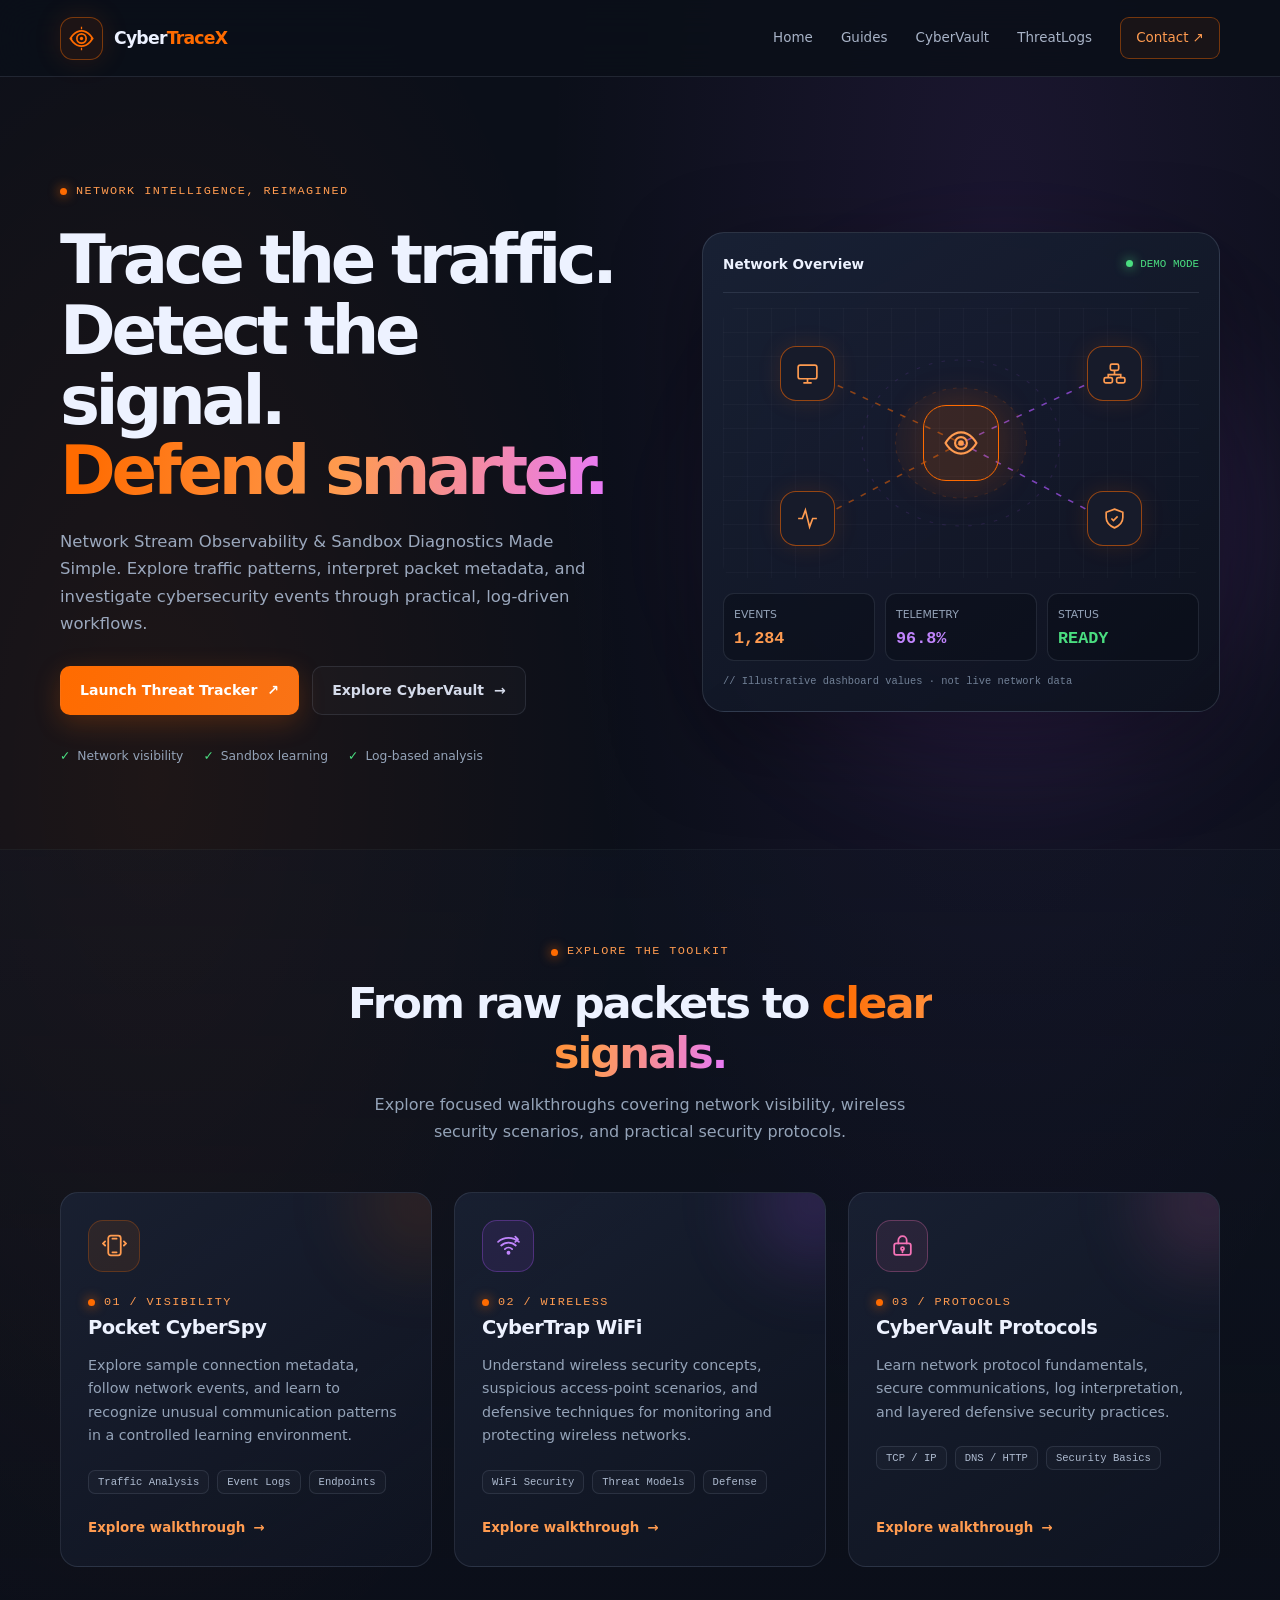
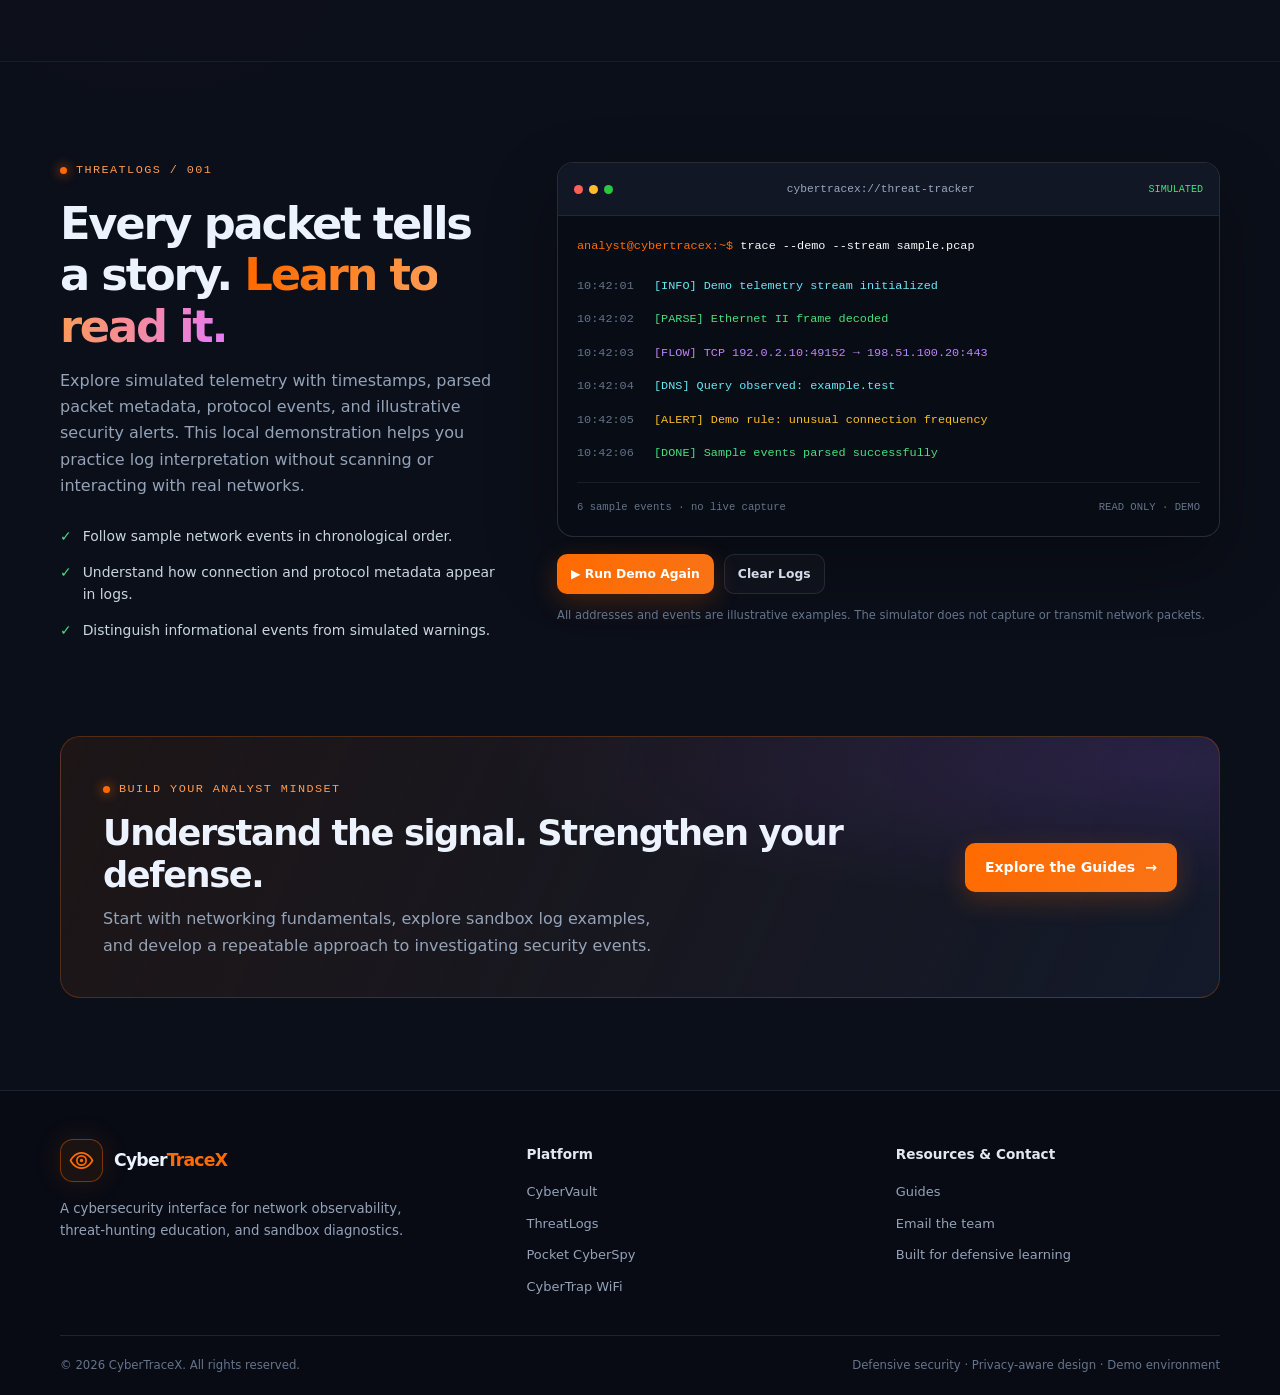
==== index.html @ 655ebe77 "Add files via upload" ====
<!DOCTYPE html>
<html lang="en">
<head>
  <meta charset="UTF-8">
  <meta name="viewport" content="width=device-width, initial-scale=1.0">
  <meta name="theme-color" content="#0b0f19">
  <meta name="color-scheme" content="dark">
  <meta name="description" content="CyberTraceX simplifies network monitoring, threat hunting, packet analysis, and TryHackMe sandbox log investigations.">
  <meta name="robots" content="index, follow">
  <meta name="author" content="CyberTraceX">
  <meta property="og:title" content="CyberTraceX | Network Threat Intelligence">
  <meta property="og:description" content="Monitor network signals, explore cybersecurity walkthroughs, and investigate simulated sandbox telemetry with CyberTraceX.">
  <meta property="og:type" content="website">
  <title>CyberTraceX | Network Threat Intelligence</title>

  <style>
    :root {
      --bg: #0b0f19;
      --bg-soft: #0d1117;
      --surface: rgba(20, 27, 43, 0.78);
      --surface-solid: #141b2b;
      --border: rgba(148, 163, 184, 0.16);
      --text: #edf2ff;
      --muted: #94a3b8;
      --orange: #ff6b00;
      --orange-light: #ff9b50;
      --purple: #a855f7;
      --pink: #f472b6;
      --cyan: #67e8f9;
      --green: #4ade80;
      --yellow: #fbbf24;
      --sans: Inter, ui-sans-serif, system-ui, -apple-system,
              BlinkMacSystemFont, "Segoe UI", sans-serif;
      --mono: "JetBrains Mono", "Fira Code", Consolas, monospace;
      --radius: 18px;
      --container: 1160px;
    }

    *,
    *::before,
    *::after {
      box-sizing: border-box;
    }

    html {
      scroll-behavior: smooth;
      scroll-padding-top: 90px;
    }

    body {
      min-width: 320px;
      margin: 0;
      color: var(--text);
      background:
        radial-gradient(ellipse at 78% 8%, rgba(168, 85, 247, 0.10), transparent 32%),
        radial-gradient(ellipse at 12% 26%, rgba(255, 107, 0, 0.08), transparent 30%),
        var(--bg);
      font-family: var(--sans);
      line-height: 1.65;
      -webkit-font-smoothing: antialiased;
    }

    a {
      color: inherit;
      text-decoration: none;
    }

    button {
      font: inherit;
    }

    button:focus-visible,
    a:focus-visible {
      outline: 2px solid var(--orange-light);
      outline-offset: 4px;
    }

    button:disabled {
      cursor: not-allowed;
      opacity: 0.6;
    }

    ::selection {
      color: white;
      background: rgba(255, 107, 0, 0.3);
    }

    .container {
      width: min(var(--container), calc(100% - 48px));
      margin-inline: auto;
    }

    .mono {
      font-family: var(--mono);
    }

    .muted {
      color: var(--muted);
    }

    .eyebrow {
      display: inline-flex;
      align-items: center;
      gap: 9px;
      color: var(--orange-light);
      font: 500 0.74rem/1.5 var(--mono);
      letter-spacing: 0.12em;
      text-transform: uppercase;
    }

    .eyebrow::before {
      width: 7px;
      height: 7px;
      flex: 0 0 7px;
      border-radius: 50%;
      background: var(--orange);
      box-shadow: 0 0 12px var(--orange);
      content: "";
    }

    /* Header and navigation */

    .site-header {
      position: sticky;
      z-index: 100;
      top: 0;
      border-bottom: 1px solid var(--border);
      background: rgba(11, 15, 25, 0.88);
      backdrop-filter: blur(20px);
      -webkit-backdrop-filter: blur(20px);
    }

    .navbar {
      display: flex;
      min-height: 76px;
      align-items: center;
      justify-content: space-between;
      gap: 24px;
    }

    .brand {
      display: inline-flex;
      align-items: center;
      gap: 11px;
      flex-shrink: 0;
    }

    .brand-icon {
      display: grid;
      width: 43px;
      height: 43px;
      place-items: center;
      border: 1px solid rgba(255, 107, 0, 0.42);
      border-radius: 13px;
      background: rgba(255, 107, 0, 0.08);
      color: var(--orange);
      box-shadow: 0 0 28px rgba(255, 107, 0, 0.13);
    }

    .brand-icon svg {
      width: 27px;
      height: 27px;
    }

    .brand-name {
      font-size: 1.08rem;
      font-weight: 850;
      letter-spacing: -0.045em;
    }

    .brand-name span {
      color: var(--orange);
    }

    .nav-links {
      display: flex;
      align-items: center;
      gap: clamp(14px, 2.2vw, 29px);
    }

    .nav-links a {
      color: #a8b3c7;
      font-size: 0.84rem;
      transition: color 180ms ease;
    }

    .nav-links a:hover {
      color: white;
    }

    .nav-links .nav-cta {
      padding: 9px 15px;
      border: 1px solid rgba(255, 107, 0, 0.4);
      border-radius: 9px;
      color: var(--orange-light);
      background: rgba(255, 107, 0, 0.06);
    }

    .nav-links .nav-cta:hover {
      color: white;
      background: rgba(255, 107, 0, 0.15);
    }

    .menu-toggle {
      display: none;
      width: 42px;
      height: 42px;
      place-items: center;
      border: 1px solid var(--border);
      border-radius: 10px;
      color: white;
      background: var(--surface-solid);
      cursor: pointer;
    }

    /* Hero */

    #hero {
      position: relative;
      overflow: hidden;
      padding: 100px 0 82px;
    }

    .hero-grid {
      display: grid;
      grid-template-columns: 1.06fr 0.94fr;
      align-items: center;
      gap: 58px;
    }

    .hero-copy h1 {
      max-width: 700px;
      margin: 22px 0;
      font-size: clamp(2.7rem, 5.25vw, 4.65rem);
      line-height: 1.045;
      letter-spacing: -0.065em;
    }

    .gradient-text {
      color: var(--orange);
      background: linear-gradient(
        100deg,
        #ff6b00 5%,
        #ff9b50 52%,
        #e879f9 100%
      );
      -webkit-background-clip: text;
      background-clip: text;
      -webkit-text-fill-color: transparent;
    }

    .hero-description {
      max-width: 550px;
      margin: 0;
      color: #9ba8bd;
      font-size: 1.03rem;
    }

    .hero-actions {
      display: flex;
      flex-wrap: wrap;
      gap: 13px;
      margin-top: 29px;
    }

    .btn {
      display: inline-flex;
      min-height: 48px;
      align-items: center;
      justify-content: center;
      gap: 10px;
      padding: 12px 19px;
      border: 1px solid transparent;
      border-radius: 10px;
      font-size: 0.88rem;
      font-weight: 700;
      cursor: pointer;
      transition: transform 180ms ease, box-shadow 180ms ease,
                  background 180ms ease;
    }

    .btn:hover {
      transform: translateY(-2px);
    }

    .btn-primary {
      color: #fff;
      background: linear-gradient(110deg, #ff6b00, #f97316);
      box-shadow: 0 8px 27px rgba(255, 107, 0, 0.22);
    }

    .btn-primary:hover {
      box-shadow: 0 10px 34px rgba(255, 107, 0, 0.35);
    }

    .btn-secondary {
      border-color: var(--border);
      color: #d5dbea;
      background: rgba(255, 255, 255, 0.025);
    }

    .btn-secondary:hover {
      background: rgba(255, 255, 255, 0.07);
    }

    .hero-trust {
      display: flex;
      flex-wrap: wrap;
      gap: 12px 20px;
      margin-top: 31px;
      color: var(--muted);
      font-size: 0.77rem;
    }

    .hero-trust span {
      display: inline-flex;
      align-items: center;
      gap: 7px;
    }

    .check {
      color: var(--green);
    }

    /* Cyber-eye network dashboard */

    .visual-panel {
      position: relative;
      min-width: 0;
      padding: 20px;
      border: 1px solid rgba(148, 163, 184, 0.2);
      border-radius: 22px;
      background: linear-gradient(
        145deg,
        rgba(25, 34, 54, 0.92),
        rgba(13, 17, 29, 0.96)
      );
      box-shadow: 0 28px 90px rgba(0, 0, 0, 0.35);
    }

    .visual-panel::before {
      position: absolute;
      z-index: -1;
      inset: 15% -8% -10% 10%;
      border-radius: 50%;
      background: rgba(168, 85, 247, 0.13);
      filter: blur(65px);
      content: "";
    }

    .panel-top {
      display: flex;
      align-items: center;
      justify-content: space-between;
      gap: 12px;
      padding-bottom: 17px;
      border-bottom: 1px solid var(--border);
    }

    .panel-top strong {
      font-size: 0.85rem;
    }

    .live-indicator {
      display: inline-flex;
      align-items: center;
      gap: 7px;
      color: var(--green);
      font: 0.68rem var(--mono);
    }

    .live-indicator::before {
      width: 7px;
      height: 7px;
      border-radius: 50%;
      background: var(--green);
      box-shadow: 0 0 12px var(--green);
      content: "";
    }

    .network-map {
      position: relative;
      display: grid;
      min-height: 270px;
      place-items: center;
      overflow: hidden;
      margin: 15px 0;
      border-radius: 14px;
      background-image:
        linear-gradient(rgba(148, 163, 184, 0.045) 1px, transparent 1px),
        linear-gradient(90deg, rgba(148, 163, 184, 0.045) 1px, transparent 1px);
      background-size: 24px 24px;
    }

    .network-map svg.topology {
      position: absolute;
      inset: 0;
      width: 100%;
      height: 100%;
    }

    .link-line {
      stroke: rgba(255, 107, 0, 0.5);
      stroke-width: 1.5;
      stroke-dasharray: 5 7;
      animation: dash-flow 12s linear infinite;
    }

    .purple-line {
      stroke: rgba(168, 85, 247, 0.7);
    }

    .node {
      position: absolute;
      z-index: 2;
      display: grid;
      width: 55px;
      height: 55px;
      place-items: center;
      border: 1px solid rgba(255, 107, 0, 0.55);
      border-radius: 16px;
      color: var(--orange-light);
      background: #171b2a;
      box-shadow: 0 0 25px rgba(255, 107, 0, 0.12);
    }

    .node svg {
      width: 25px;
      height: 25px;
    }

    .node-main {
      width: 76px;
      height: 76px;
      border-color: var(--orange);
      border-radius: 23px;
      background: rgba(255, 107, 0, 0.12);
      box-shadow: 0 0 40px rgba(255, 107, 0, 0.2);
    }

    .node-main svg {
      width: 38px;
      height: 38px;
    }

    .node-1 { left: 12%; top: 14%; }
    .node-2 { right: 12%; top: 14%; }
    .node-3 { left: 12%; bottom: 12%; }
    .node-4 { right: 12%; bottom: 12%; }

    .panel-stats {
      display: grid;
      grid-template-columns: repeat(3, minmax(0, 1fr));
      gap: 10px;
    }

    .panel-stat {
      min-width: 0;
      padding: 12px 10px;
      border: 1px solid var(--border);
      border-radius: 11px;
      background: rgba(8, 12, 22, 0.5);
    }

    .panel-stat small {
      display: block;
      color: var(--muted);
      font-size: 0.68rem;
    }

    .panel-stat strong {
      display: block;
      margin-top: 5px;
      font: 600 1.05rem var(--mono);
    }

    .stat-orange { color: var(--orange-light); }
    .stat-purple { color: #c084fc; }
    .stat-green { color: var(--green); }

    .panel-disclaimer {
      margin: 12px 0 0;
      color: #718096;
      font: 0.65rem/1.7 var(--mono);
    }

    /* Sandbox feature cards */

    #sandbox {
      padding: 88px 0 94px;
      border-top: 1px solid rgba(148, 163, 184, 0.07);
      border-bottom: 1px solid rgba(148, 163, 184, 0.07);
      background: linear-gradient(
        180deg,
        rgba(17, 23, 38, 0.38),
        rgba(11, 15, 25, 0.15)
      );
    }

    .section-heading {
      max-width: 700px;
      margin: 0 auto 47px;
      text-align: center;
    }

    .section-heading h2 {
      margin: 14px 0;
      font-size: clamp(1.8rem, 4vw, 2.7rem);
      line-height: 1.16;
      letter-spacing: -0.045em;
    }

    .section-heading p {
      max-width: 590px;
      margin: 0 auto;
      color: var(--muted);
    }

    .feature-grid {
      display: grid;
      grid-template-columns: repeat(3, minmax(0, 1fr));
      gap: 22px;
    }

    .feature-card {
      position: relative;
      display: flex;
      min-width: 0;
      flex-direction: column;
      align-items: flex-start;
      padding: 27px;
      overflow: hidden;
      border: 1px solid var(--border);
      border-radius: var(--radius);
      background: linear-gradient(
        145deg,
        rgba(26, 34, 53, 0.84),
        rgba(16, 21, 34, 0.75)
      );
      transition: transform 220ms ease, border-color 220ms ease,
                  box-shadow 220ms ease;
    }

    .feature-card::after {
      position: absolute;
      top: -55px;
      right: -55px;
      width: 130px;
      height: 130px;
      border-radius: 50%;
      background: var(--card-glow, rgba(255, 107, 0, 0.1));
      filter: blur(35px);
      content: "";
      pointer-events: none;
    }

    .feature-card:hover {
      transform: translateY(-7px);
      border-color: rgba(255, 107, 0, 0.45);
      box-shadow: 0 20px 50px rgba(0, 0, 0, 0.24);
    }

    .feature-card:nth-child(2) {
      --card-glow: rgba(168, 85, 247, 0.17);
    }

    .feature-card:nth-child(3) {
      --card-glow: rgba(244, 114, 182, 0.14);
    }

    .feature-icon {
      display: grid;
      width: 52px;
      height: 52px;
      place-items: center;
      margin-bottom: 22px;
      border: 1px solid rgba(255, 107, 0, 0.25);
      border-radius: 15px;
      color: var(--orange-light);
      background: rgba(255, 107, 0, 0.09);
    }

    .feature-icon svg {
      width: 25px;
      height: 25px;
    }

    .feature-card:nth-child(2) .feature-icon {
      border-color: rgba(168, 85, 247, 0.32);
      color: #c084fc;
      background: rgba(168, 85, 247, 0.1);
    }

    .feature-card:nth-child(3) .feature-icon {
      border-color: rgba(244, 114, 182, 0.3);
      color: var(--pink);
      background: rgba(244, 114, 182, 0.08);
    }

    .feature-card h3 {
      margin: 0 0 10px;
      font-size: 1.22rem;
      letter-spacing: -0.025em;
    }

    .feature-card p {
      margin: 0 0 22px;
      color: var(--muted);
      font-size: 0.89rem;
    }

    .feature-tags {
      display: flex;
      flex-wrap: wrap;
      gap: 8px;
      margin-bottom: 23px;
    }

    .tag {
      padding: 5px 9px;
      border: 1px solid var(--border);
      border-radius: 7px;
      color: #aebbd0;
      background: rgba(255, 255, 255, 0.025);
      font: 0.66rem var(--mono);
    }

    .text-link {
      display: inline-flex;
      align-items: center;
      gap: 8px;
      margin-top: auto;
      color: var(--orange-light);
      font-size: 0.84rem;
      font-weight: 650;
    }

    .text-link:hover {
      color: white;
    }

    /* Threat log simulator */

    #threatlogs {
      padding: 94px 0;
    }

    .terminal-layout {
      display: grid;
      grid-template-columns: 0.8fr 1.2fr;
      align-items: center;
      gap: 55px;
    }

    .terminal-copy h2 {
      margin: 16px 0;
      font-size: clamp(1.9rem, 3.5vw, 2.8rem);
      line-height: 1.14;
      letter-spacing: -0.05em;
    }

    .terminal-copy p {
      color: var(--muted);
    }

    .terminal-points {
      display: grid;
      gap: 13px;
      margin: 25px 0 0;
      padding: 0;
      list-style: none;
    }

    .terminal-points li {
      display: flex;
      align-items: flex-start;
      gap: 11px;
      color: #cbd5e1;
      font-size: 0.87rem;
    }

    .terminal-points li span {
      color: var(--green);
    }

    .terminal {
      min-width: 0;
      overflow: hidden;
      border: 1px solid rgba(148, 163, 184, 0.22);
      border-radius: 16px;
      background: #080c14;
      box-shadow: 0 28px 70px rgba(0, 0, 0, 0.3);
    }

    .terminal-top {
      display: flex;
      min-height: 53px;
      align-items: center;
      justify-content: space-between;
      gap: 12px;
      padding: 0 16px;
      border-bottom: 1px solid rgba(148, 163, 184, 0.12);
      background: #111724;
    }

    .window-dots {
      display: flex;
      flex-shrink: 0;
      gap: 6px;
    }

    .window-dots i {
      width: 9px;
      height: 9px;
      border-radius: 50%;
      background: #ff5f57;
    }

    .window-dots i:nth-child(2) { background: #febc2e; }
    .window-dots i:nth-child(3) { background: #28c840; }

    .terminal-title {
      color: #9aa9bd;
      font: 0.7rem var(--mono);
    }

    .terminal-badge {
      color: var(--green);
      font: 0.63rem var(--mono);
    }

    .terminal-body {
      padding: 19px;
      font: 0.74rem/1.9 var(--mono);
    }

    .terminal-command {
      margin-bottom: 17px;
      overflow-wrap: anywhere;
      color: #dbeafe;
    }

    .prompt {
      color: var(--orange);
    }

    .command {
      color: #f8fafc;
    }

    .log-list {
      display: grid;
      gap: 11px;
    }

    .log-row {
      display: grid;
      grid-template-columns: 67px minmax(0, 1fr);
      align-items: start;
      gap: 10px;
      overflow-wrap: anywhere;
    }

    .log-time { color: #64748b; }
    .log-info { color: var(--cyan); }
    .log-success { color: var(--green); }
    .log-warn { color: var(--yellow); }
    .log-purple { color: #c084fc; }

    .terminal-bottom {
      display: flex;
      flex-wrap: wrap;
      align-items: center;
      justify-content: space-between;
      gap: 12px;
      margin-top: 17px;
      padding-top: 14px;
      border-top: 1px solid rgba(148, 163, 184, 0.12);
      color: #64748b;
      font-size: 0.66rem;
    }

    .terminal-controls {
      display: flex;
      flex-wrap: wrap;
      gap: 10px;
      margin-top: 17px;
    }

    .terminal-controls .btn {
      min-height: 39px;
      padding: 9px 13px;
      font-size: 0.77rem;
    }

    .terminal-note {
      margin-top: 12px;
      color: #64748b;
      font-size: 0.72rem;
    }

    /* Guides CTA */

    #guides {
      padding: 0 0 92px;
    }

    .guides-panel {
      position: relative;
      display: flex;
      align-items: center;
      justify-content: space-between;
      gap: 30px;
      padding: 38px 42px;
      overflow: hidden;
      border: 1px solid rgba(255, 107, 0, 0.25);
      border-radius: 20px;
      background:
        radial-gradient(ellipse at 95% 10%, rgba(168, 85, 247, 0.14), transparent 42%),
        linear-gradient(115deg, rgba(255, 107, 0, 0.075), rgba(20, 27, 43, 0.92));
    }

    .guides-panel h2 {
      margin: 10px 0;
      font-size: clamp(1.6rem, 3vw, 2.2rem);
      line-height: 1.2;
      letter-spacing: -0.04em;
    }

    .guides-panel p {
      max-width: 580px;
      margin: 0;
      color: var(--muted);
    }

    .guides-panel .btn {
      flex-shrink: 0;
    }

    /* Footer */

    .site-footer {
      border-top: 1px solid var(--border);
      background: rgba(7, 10, 17, 0.65);
    }

    .footer-main {
      display: grid;
      grid-template-columns: 1.3fr 1fr 1fr;
      gap: 45px;
      padding: 48px 0 38px;
    }

    .footer-description {
      max-width: 350px;
      margin-top: 16px;
      color: var(--muted);
      font-size: 0.83rem;
    }

    .footer-column h3 {
      margin: 4px 0 16px;
      color: #e2e8f0;
      font-size: 0.85rem;
    }

    .footer-links {
      display: grid;
      gap: 10px;
    }

    .footer-links a,
    .footer-links span {
      width: fit-content;
      color: var(--muted);
      font-size: 0.81rem;
      transition: color 180ms ease;
    }

    .footer-links a:hover {
      color: var(--orange-light);
    }

    .footer-bottom {
      display: flex;
      flex-wrap: wrap;
      justify-content: space-between;
      gap: 15px;
      padding: 20px 0;
      border-top: 1px solid var(--border);
      color: #64748b;
      font-size: 0.73rem;
    }

    .footer-bottom p {
      margin: 0;
    }

    /* Motion */

    @keyframes dash-flow {
      to { stroke-dashoffset: -120; }
    }

    @media (prefers-reduced-motion: reduce) {
      *,
      *::before,
      *::after {
        scroll-behavior: auto !important;
        animation-duration: 0.01ms !important;
        animation-iteration-count: 1 !important;
        transition-duration: 0.01ms !important;
      }
    }

    /* Tablet */

    @media (max-width: 960px) {
      .hero-grid {
        grid-template-columns: 1fr;
        gap: 42px;
      }

      .hero-copy {
        max-width: 750px;
      }

      .visual-panel {
        width: min(100%, 650px);
        margin-inline: auto;
      }

      .feature-grid {
        grid-template-columns: repeat(2, minmax(0, 1fr));
      }

      .feature-card:last-child {
        grid-column: 1 / -1;
      }

      .terminal-layout {
        grid-template-columns: 1fr;
        gap: 35px;
      }

      .terminal-copy {
        max-width: 680px;
      }
    }

    /* Mobile navigation and layout */

    @media (max-width: 720px) {
      .container {
        width: min(100% - 32px, var(--container));
      }

      .navbar {
        min-height: 68px;
      }

      .menu-toggle {
        display: grid;
      }

      .nav-links {
        position: absolute;
        top: calc(100% + 1px);
        left: 0;
        right: 0;
        display: none;
        align-items: stretch;
        gap: 0;
        padding: 12px 16px 18px;
        border-bottom: 1px solid var(--border);
        background: rgba(11, 15, 25, 0.98);
      }

      .nav-links.is-open {
        display: flex;
        flex-direction: column;
      }

      .nav-links a {
        padding: 12px 8px;
      }

      .nav-links .nav-cta {
        margin-top: 6px;
        text-align: center;
      }

      #hero {
        padding: 70px 0 65px;
      }

      .hero-copy h1 {
        font-size: clamp(2.45rem, 10vw, 3.8rem);
      }

      .hero-description {
        font-size: 0.96rem;
      }

      #sandbox,
      #threatlogs {
        padding: 70px 0;
      }

      .section-heading {
        margin-bottom: 32px;
      }

      .feature-grid {
        grid-template-columns: 1fr;
      }

      .feature-card:last-child {
        grid-column: auto;
      }

      .feature-card {
        padding: 24px;
      }

      .guides-panel {
        align-items: flex-start;
        flex-direction: column;
        padding: 29px 24px;
      }

      .footer-main {
        grid-template-columns: 1fr 1fr;
        gap: 32px 20px;
      }

      .footer-brand-column {
        grid-column: 1 / -1;
      }
    }

    @media (max-width: 440px) {
      .brand-name {
        font-size: 0.98rem;
      }

      .brand-icon {
        width: 38px;
        height: 38px;
      }

      .hero-actions {
        align-items: stretch;
        flex-direction: column;
      }

      .hero-actions .btn {
        width: 100%;
      }

      .visual-panel {
        padding: 12px;
      }

      .network-map {
        min-height: 230px;
      }

      .node {
        width: 45px;
        height: 45px;
        border-radius: 13px;
      }

      .node-main {
        width: 65px;
        height: 65px;
        border-radius: 19px;
      }

      .node-1,
      .node-3 {
        left: 5%;
      }

      .node-2,
      .node-4 {
        right: 5%;
      }

      .panel-stats {
        gap: 6px;
      }

      .panel-stat {
        padding: 9px 7px;
      }

      .panel-stat small {
        font-size: 0.61rem;
      }

      .panel-stat strong {
        font-size: 0.86rem;
      }

      .terminal-top {
        gap: 8px;
        padding-inline: 10px;
      }

      .terminal-title {
        font-size: 0.59rem;
      }

      .terminal-badge {
        font-size: 0.56rem;
      }

      .terminal-body {
        padding: 13px;
        font-size: 0.67rem;
      }

      .log-row {
        grid-template-columns: 54px minmax(0, 1fr);
        gap: 7px;
      }

      .footer-main {
        grid-template-columns: 1fr;
      }

      .footer-brand-column {
        grid-column: auto;
      }

      .footer-bottom {
        flex-direction: column;
      }
    }
  </style>
</head>

<body>
  <header class="site-header">
    <nav class="navbar container" aria-label="Main navigation">
      <a class="brand" href="#hero" aria-label="CyberTraceX home">
        <span class="brand-icon" aria-hidden="true">
          <!-- Cyber Eye: eye-shaped lens, tracking pupil, and scan markers -->
          <svg viewBox="0 0 32 32" fill="none">
            <path d="M3 16s4.5-9 13-9 13 9 13 9-4.5 9-13 9S3 16 3 16Z"
              stroke="currentColor" stroke-width="2"/>
            <circle cx="16" cy="16" r="5.5"
              stroke="currentColor" stroke-width="2"/>
            <circle cx="16" cy="16" r="2" fill="currentColor"/>
            <path d="M16 2v3M16 27v3M2 16h3M27 16h3"
              stroke="currentColor" stroke-width="1.5"/>
          </svg>
        </span>
        <span class="brand-name">Cyber<span>TraceX</span></span>
      </a>

      <button class="menu-toggle" id="menuToggle"
        type="button"
        aria-label="Open navigation menu"
        aria-expanded="false"
        aria-controls="navLinks">
        <svg width="21" height="21" viewBox="0 0 24 24"
          fill="none" stroke="currentColor" stroke-width="2"
          stroke-linecap="round" aria-hidden="true">
          <path d="M4 7h16M4 12h16M4 17h16"/>
        </svg>
      </button>

      <div class="nav-links" id="navLinks">
        <a href="#hero">Home</a>
        <a href="#guides">Guides</a>
        <a href="#sandbox">CyberVault</a>
        <a href="#threatlogs">ThreatLogs</a>
        <a href="#contact" class="nav-cta">Contact ↗</a>
      </div>
    </nav>
  </header>

  <main>
    <section id="hero" aria-labelledby="hero-title">
      <div class="container hero-grid">
        <div class="hero-copy">
          <span class="eyebrow">Network intelligence, reimagined</span>

          <h1 id="hero-title">
            Trace the traffic.<br>
            Detect the signal.<br>
            <span class="gradient-text">Defend smarter.</span>
          </h1>

          <p class="hero-description">
            Network Stream Observability &amp; Sandbox Diagnostics Made
            Simple. Explore traffic patterns, interpret packet metadata,
            and investigate cybersecurity events through practical,
            log-driven workflows.
          </p>

          <div class="hero-actions">
            <a class="btn btn-primary" href="#threatlogs">
              Launch Threat Tracker
              <span aria-hidden="true">↗</span>
            </a>
            <a class="btn btn-secondary" href="#sandbox">
              Explore CyberVault
              <span aria-hidden="true">→</span>
            </a>
          </div>

          <div class="hero-trust" aria-label="Platform highlights">
            <span><span class="check">✓</span> Network visibility</span>
            <span><span class="check">✓</span> Sandbox learning</span>
            <span><span class="check">✓</span> Log-based analysis</span>
          </div>
        </div>

        <div class="visual-panel" aria-label="Illustrative network dashboard">
          <div class="panel-top">
            <strong>Network Overview</strong>
            <span class="live-indicator">DEMO MODE</span>
          </div>

          <div class="network-map">
            <svg class="topology" viewBox="0 0 400 270"
              preserveAspectRatio="none" aria-hidden="true">
              <line class="link-line" x1="65" y1="60" x2="200" y2="135"/>
              <line class="link-line purple-line" x1="335" y1="60" x2="200" y2="135"/>
              <line class="link-line" x1="65" y1="220" x2="200" y2="135"/>
              <line class="link-line purple-line" x1="335" y1="220" x2="200" y2="135"/>
              <circle cx="200" cy="135" r="55"
                fill="rgba(255,107,0,0.04)"
                stroke="rgba(255,107,0,0.16)" stroke-dasharray="3 6"/>
              <circle cx="200" cy="135" r="83"
                fill="none" stroke="rgba(168,85,247,0.13)"
                stroke-dasharray="3 8"/>
            </svg>

            <div class="node node-1" aria-label="Endpoint node">
              <svg viewBox="0 0 24 24" fill="none" stroke="currentColor"
                stroke-width="1.6" aria-hidden="true">
                <rect x="3" y="4" width="18" height="13" rx="2"/>
                <path d="M8 21h8M12 17v4"/>
              </svg>
            </div>

            <div class="node node-2" aria-label="Network node">
              <svg viewBox="0 0 24 24" fill="none" stroke="currentColor"
                stroke-width="1.6" aria-hidden="true">
                <rect x="8" y="3" width="8" height="6" rx="1.5"/>
                <rect x="2" y="16" width="8" height="5" rx="1.5"/>
                <rect x="14" y="16" width="8" height="5" rx="1.5"/>
                <path d="M12 9v4M6 16v-3h12v3"/>
              </svg>
            </div>

            <div class="node node-3" aria-label="Telemetry node">
              <svg viewBox="0 0 24 24" fill="none" stroke="currentColor"
                stroke-width="1.6" aria-hidden="true">
                <path d="M3 12h4l3-8 4 16 3-8h4"/>
              </svg>
            </div>

            <div class="node node-4" aria-label="Security node">
              <svg viewBox="0 0 24 24" fill="none" stroke="currentColor"
                stroke-width="1.6" aria-hidden="true">
                <path d="M12 3 20 6v5c0 5-3.5 8-8 10-4.5-2-8-5-8-10V6l8-3Z"/>
                <path d="m9 12 2 2 4-4"/>
              </svg>
            </div>

            <div class="node node-main" aria-label="CyberTraceX monitoring hub">
              <svg viewBox="0 0 32 32" fill="none" stroke="currentColor"
                stroke-width="1.8" aria-hidden="true">
                <path d="M3 16s4.5-9 13-9 13 9 13 9-4.5 9-13 9S3 16 3 16Z"/>
                <circle cx="16" cy="16" r="5"/>
                <circle cx="16" cy="16" r="1.5" fill="currentColor"/>
              </svg>
            </div>
          </div>

          <div class="panel-stats">
            <div class="panel-stat">
              <small>EVENTS</small>
              <strong class="stat-orange">1,284</strong>
            </div>
            <div class="panel-stat">
              <small>TELEMETRY</small>
              <strong class="stat-purple">96.8%</strong>
            </div>
            <div class="panel-stat">
              <small>STATUS</small>
              <strong class="stat-green">READY</strong>
            </div>
          </div>

          <p class="panel-disclaimer">
            // Illustrative dashboard values · not live network data
          </p>
        </div>
      </div>
    </section>

    <section id="sandbox" aria-labelledby="sandbox-title">
      <div class="container">
        <div class="section-heading">
          <span class="eyebrow">Explore the toolkit</span>
          <h2 id="sandbox-title">
            From raw packets to <span class="gradient-text">clear signals.</span>
          </h2>
          <p>
            Explore focused walkthroughs covering network visibility,
            wireless security scenarios, and practical security protocols.
          </p>
        </div>

        <div class="feature-grid">
          <article class="feature-card" id="pocket-cyberspy">
            <div class="feature-icon" aria-hidden="true">
              <svg viewBox="0 0 24 24" fill="none" stroke="currentColor"
                stroke-width="1.7" stroke-linecap="round">
                <rect x="6" y="2.5" width="12" height="19" rx="2.5"/>
                <path d="M10 5.5h4M10 18.5h4M3 8l-2 2 2 2M21 8l2 2-2 2"/>
              </svg>
            </div>

            <span class="eyebrow">01 / Visibility</span>
            <h3>Pocket CyberSpy</h3>
            <p>
              Explore sample connection metadata, follow network events,
              and learn to recognize unusual communication patterns
              in a controlled learning environment.
            </p>

            <div class="feature-tags">
              <span class="tag">Traffic Analysis</span>
              <span class="tag">Event Logs</span>
              <span class="tag">Endpoints</span>
            </div>

            <a class="text-link" href="#threatlogs">
              Explore walkthrough <span aria-hidden="true">→</span>
            </a>
          </article>

          <article class="feature-card" id="cybertrap-wifi">
            <div class="feature-icon" aria-hidden="true">
              <svg viewBox="0 0 24 24" fill="none" stroke="currentColor"
                stroke-width="1.7" stroke-linecap="round">
                <path d="M2 8.5a15 15 0 0 1 20 0M5 12a10 10 0 0 1 14 0"/>
                <path d="M8.5 15.5a5 5 0 0 1 7 0"/>
                <circle cx="12" cy="19" r="1" fill="currentColor"/>
                <path d="M18.5 3.5 21 6l-2.5 2.5"/>
              </svg>
            </div>

            <span class="eyebrow">02 / Wireless</span>
            <h3>CyberTrap WiFi</h3>
            <p>
              Understand wireless security concepts, suspicious access-point
              scenarios, and defensive techniques for monitoring and
              protecting wireless networks.
            </p>

            <div class="feature-tags">
              <span class="tag">WiFi Security</span>
              <span class="tag">Threat Models</span>
              <span class="tag">Defense</span>
            </div>

            <a class="text-link" href="#guides">
              Explore walkthrough <span aria-hidden="true">→</span>
            </a>
          </article>

          <article class="feature-card" id="cybervault-protocols">
            <div class="feature-icon" aria-hidden="true">
              <svg viewBox="0 0 24 24" fill="none" stroke="currentColor"
                stroke-width="1.7" stroke-linecap="round">
                <rect x="4" y="10" width="16" height="11" rx="2"/>
                <path d="M8 10V7a4 4 0 0 1 8 0v3"/>
                <circle cx="12" cy="15" r="1.5"/>
                <path d="M12 16.5v2"/>
              </svg>
            </div>

            <span class="eyebrow">03 / Protocols</span>
            <h3>CyberVault Protocols</h3>
            <p>
              Learn network protocol fundamentals, secure communications,
              log interpretation, and layered defensive security practices.
            </p>

            <div class="feature-tags">
              <span class="tag">TCP / IP</span>
              <span class="tag">DNS / HTTP</span>
              <span class="tag">Security Basics</span>
            </div>

            <a class="text-link" href="#guides">
              Explore walkthrough <span aria-hidden="true">→</span>
            </a>
          </article>
        </div>
      </div>
    </section>

    <section id="threatlogs" aria-labelledby="threatlogs-title">
      <div class="container terminal-layout">
        <div class="terminal-copy">
          <span class="eyebrow">ThreatLogs / 001</span>
          <h2 id="threatlogs-title">
            Every packet tells a story. <span class="gradient-text">Learn to read it.</span>
          </h2>
          <p>
            Explore simulated telemetry with timestamps, parsed packet
            metadata, protocol events, and illustrative security alerts.
            This local demonstration helps you practice log interpretation
            without scanning or interacting with real networks.
          </p>

          <ul class="terminal-points">
            <li>
              <span>✓</span>
              Follow sample network events in chronological order.
            </li>
            <li>
              <span>✓</span>
              Understand how connection and protocol metadata appear in logs.
            </li>
            <li>
              <span>✓</span>
              Distinguish informational events from simulated warnings.
            </li>
          </ul>
        </div>

        <div>
          <div class="terminal" aria-label="Simulated network telemetry terminal">
            <div class="terminal-top">
              <div class="window-dots" aria-hidden="true">
                <i></i><i></i><i></i>
              </div>
              <span class="terminal-title">cybertracex://threat-tracker</span>
              <span class="terminal-badge">SIMULATED</span>
            </div>

            <div class="terminal-body">
              <div class="terminal-command">
                <span class="prompt">analyst@cybertracex:~$</span>
                <span class="command"> trace --demo --stream sample.pcap</span>
              </div>

              <div class="log-list" id="logList" aria-live="polite">
                <div class="log-row">
                  <span class="log-time">10:42:01</span>
                  <span class="log-info">[INFO] Demo telemetry stream initialized</span>
                </div>
                <div class="log-row">
                  <span class="log-time">10:42:02</span>
                  <span class="log-success">[PARSE] Ethernet II frame decoded</span>
                </div>
                <div class="log-row">
                  <span class="log-time">10:42:03</span>
                  <span class="log-purple">[FLOW] TCP 192.0.2.10:49152 → 198.51.100.20:443</span>
                </div>
                <div class="log-row">
                  <span class="log-time">10:42:04</span>
                  <span class="log-info">[DNS] Query observed: example.test</span>
                </div>
                <div class="log-row">
                  <span class="log-time">10:42:05</span>
                  <span class="log-warn">[ALERT] Demo rule: unusual connection frequency</span>
                </div>
                <div class="log-row">
                  <span class="log-time">10:42:06</span>
                  <span class="log-success">[DONE] Sample events parsed successfully</span>
                </div>
              </div>

              <div class="terminal-bottom">
                <span id="terminalStatus" role="status">
                  6 sample events · no live capture
                </span>
                <span>READ ONLY · DEMO</span>
              </div>
            </div>
          </div>

          <div class="terminal-controls">
            <button class="btn btn-primary" id="runDemo" type="button">
              ▶ Run Demo Again
            </button>
            <button class="btn btn-secondary" id="clearDemo" type="button">
              Clear Logs
            </button>
          </div>

          <p class="terminal-note">
            All addresses and events are illustrative examples.
            The simulator does not capture or transmit network packets.
          </p>
        </div>
      </div>
    </section>

    <section id="guides" aria-labelledby="guides-title">
      <div class="container">
        <div class="guides-panel">
          <div>
            <span class="eyebrow">Build your analyst mindset</span>
            <h2 id="guides-title">
              Understand the signal. Strengthen your defense.
            </h2>
            <p>
              Start with networking fundamentals, explore sandbox log examples,
              and develop a repeatable approach to investigating security events.
            </p>
          </div>

          <a class="btn btn-primary" href="#sandbox">
            Explore the Guides <span aria-hidden="true">→</span>
          </a>
        </div>
      </div>
    </section>
  </main>

  <footer class="site-footer" id="contact">
    <div class="container">
      <div class="footer-main">
        <div class="footer-brand-column">
          <a class="brand" href="#hero" aria-label="CyberTraceX home">
            <span class="brand-icon" aria-hidden="true">
              <svg viewBox="0 0 32 32" fill="none">
                <path d="M3 16s4.5-9 13-9 13 9 13 9-4.5 9-13 9S3 16 3 16Z"
                  stroke="currentColor" stroke-width="2"/>
                <circle cx="16" cy="16" r="5.5"
                  stroke="currentColor" stroke-width="2"/>
                <circle cx="16" cy="16" r="2" fill="currentColor"/>
              </svg>
            </span>
            <span class="brand-name">Cyber<span>TraceX</span></span>
          </a>

          <p class="footer-description">
            A cybersecurity interface for network observability,
            threat-hunting education, and sandbox diagnostics.
          </p>
        </div>

        <div class="footer-column">
          <h3>Platform</h3>
          <div class="footer-links">
            <a href="#sandbox">CyberVault</a>
            <a href="#threatlogs">ThreatLogs</a>
            <a href="#pocket-cyberspy">Pocket CyberSpy</a>
            <a href="#cybertrap-wifi">CyberTrap WiFi</a>
          </div>
        </div>

        <div class="footer-column">
          <h3>Resources &amp; Contact</h3>
          <div class="footer-links">
            <a href="#guides">Guides</a>
            <a href="mailto:hello@cybertracex.example">Email the team</a>
            <span>Built for defensive learning</span>
          </div>
        </div>
      </div>

      <div class="footer-bottom">
        <p>© <span id="year"></span> CyberTraceX. All rights reserved.</p>
        <p>Defensive security · Privacy-aware design · Demo environment</p>
      </div>
    </div>
  </footer>

  <script>
    "use strict";

    // Accessible mobile navigation.
    const menuToggle = document.getElementById("menuToggle");
    const navLinks = document.getElementById("navLinks");

    function closeMenu() {
      navLinks.classList.remove("is-open");
      menuToggle.setAttribute("aria-expanded", "false");
      menuToggle.setAttribute("aria-label", "Open navigation menu");
    }

    menuToggle.addEventListener("click", () => {
      const isOpen = navLinks.classList.toggle("is-open");

      menuToggle.setAttribute("aria-expanded", String(isOpen));
      menuToggle.setAttribute(
        "aria-label",
        isOpen ? "Close navigation menu" : "Open navigation menu"
      );
    });

    navLinks.querySelectorAll("a").forEach((link) => {
      link.addEventListener("click", closeMenu);
    });

    // Current copyright year.
    document.getElementById("year").textContent =
      String(new Date().getFullYear());

    // Local-only telemetry data. This is not a real scanner.
    const demoEvents = [
      {
        time: "10:42:01",
        type: "INFO",
        color: "log-info",
        message: "Demo telemetry stream initialized"
      },
      {
        time: "10:42:02",
        type: "PARSE",
        color: "log-success",
        message: "Ethernet II frame decoded"
      },
      {
        time: "10:42:03",
        type: "FLOW",
        color: "log-purple",
        message: "TCP 192.0.2.10:49152 → 198.51.100.20:443"
      },
      {
        time: "10:42:04",
        type: "DNS",
        color: "log-info",
        message: "Query observed: example.test"
      },
      {
        time: "10:42:05",
        type: "ALERT",
        color: "log-warn",
        message: "Demo rule: unusual connection frequency"
      },
      {
        time: "10:42:06",
        type: "DONE",
        color: "log-success",
        message: "Sample events parsed successfully"
      }
    ];

    const logList = document.getElementById("logList");
    const terminalStatus = document.getElementById("terminalStatus");
    const runDemo = document.getElementById("runDemo");
    const clearDemo = document.getElementById("clearDemo");

    let activeTimer = null;
    let eventIndex = 0;

    function createLogRow(event) {
      const row = document.createElement("div");
      row.className = "log-row";

      const time = document.createElement("span");
      time.className = "log-time";
      time.textContent = event.time;

      const message = document.createElement("span");
      message.className = event.color;
      message.textContent = `[${event.type}] ${event.message}`;

      row.append(time, message);
      return row;
    }

    function stopDemo() {
      if (activeTimer !== null) {
        window.clearInterval(activeTimer);
        activeTimer = null;
      }
    }

    function runSimulation() {
      stopDemo();

      eventIndex = 0;
      logList.replaceChildren();
      runDemo.disabled = true;
      terminalStatus.textContent = "Initializing sample stream...";

      activeTimer = window.setInterval(() => {
        if (eventIndex >= demoEvents.length) {
          stopDemo();
          runDemo.disabled = false;
          terminalStatus.textContent =
            `${demoEvents.length} sample events · simulation complete`;
          return;
        }

        logList.appendChild(createLogRow(demoEvents[eventIndex]));
        eventIndex += 1;

        terminalStatus.textContent =
          `${eventIndex} of ${demoEvents.length} sample events`;
      }, 450);
    }

    runDemo.addEventListener("click", runSimulation);

    clearDemo.addEventListener("click", () => {
      stopDemo();
      eventIndex = 0;
      logList.replaceChildren();
      runDemo.disabled = false;
      terminalStatus.textContent = "Logs cleared · ready for demo";
    });
  </script>
</body>
</html>
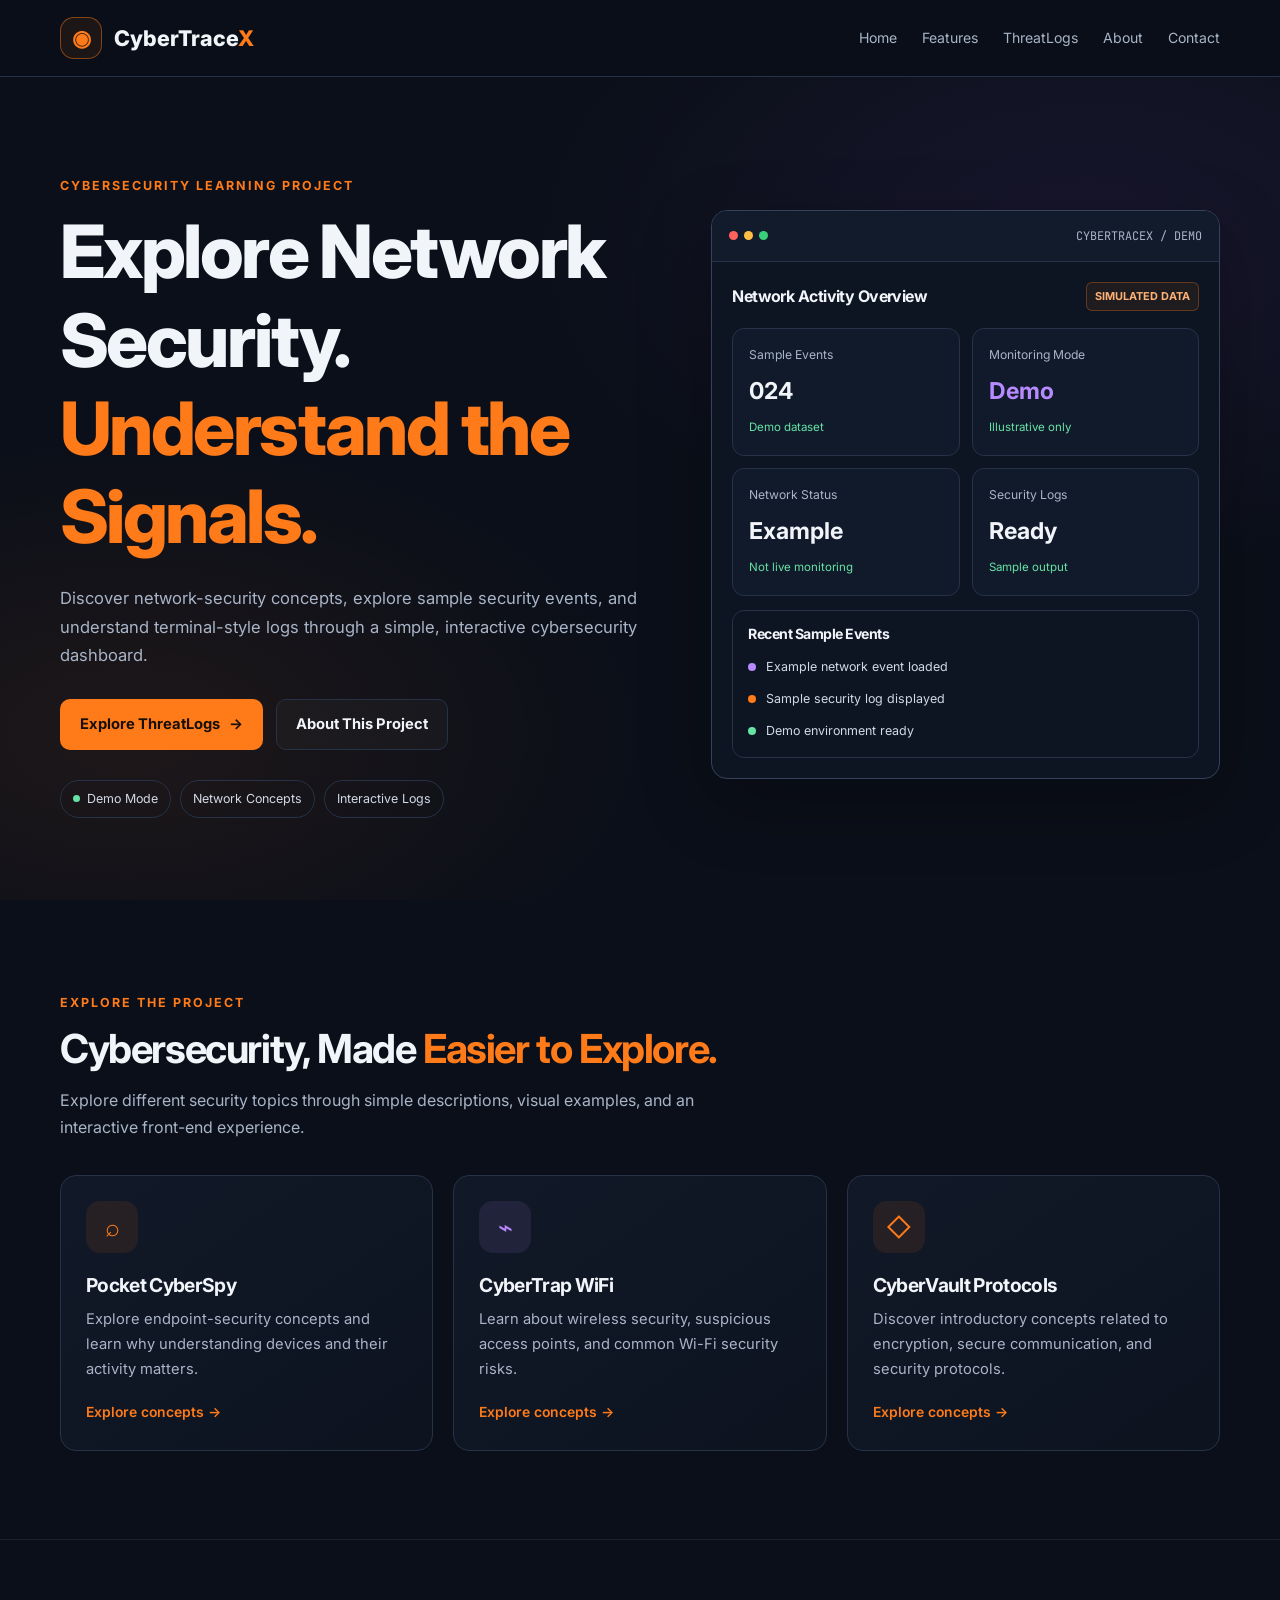
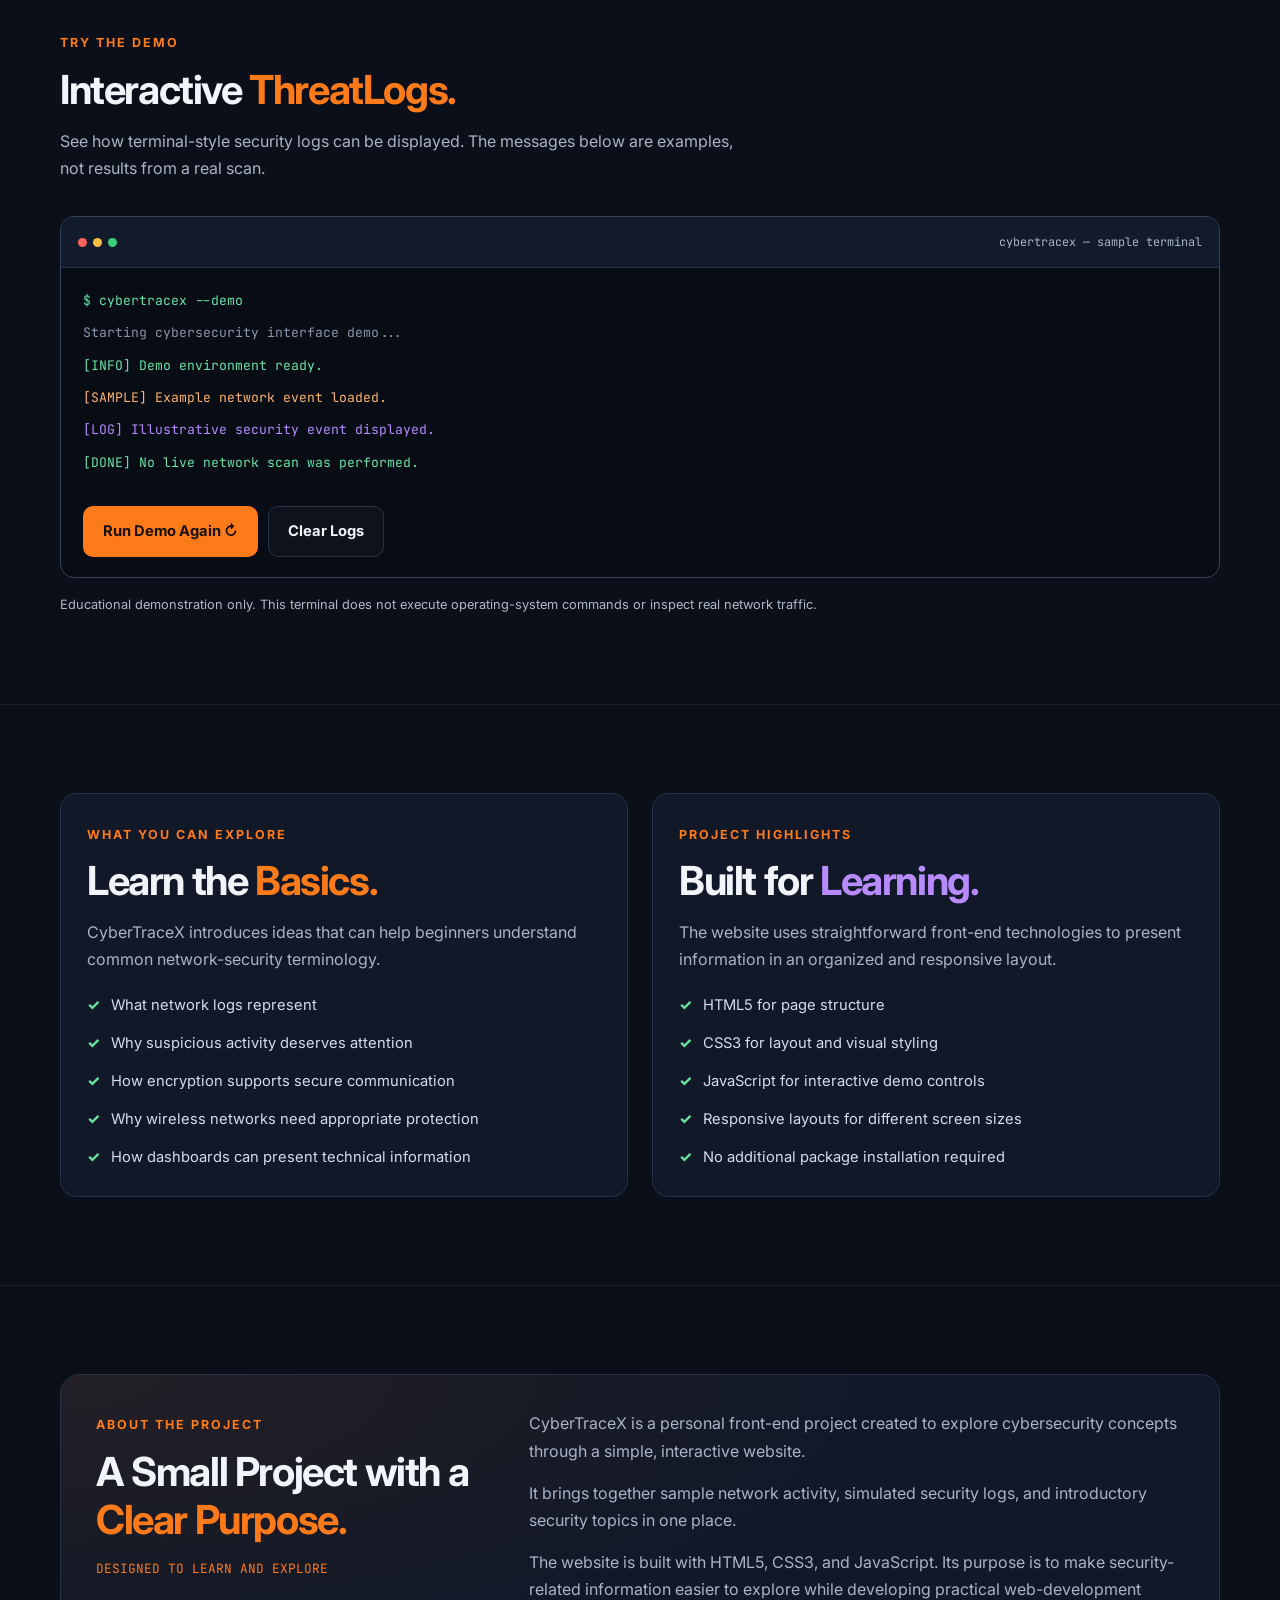
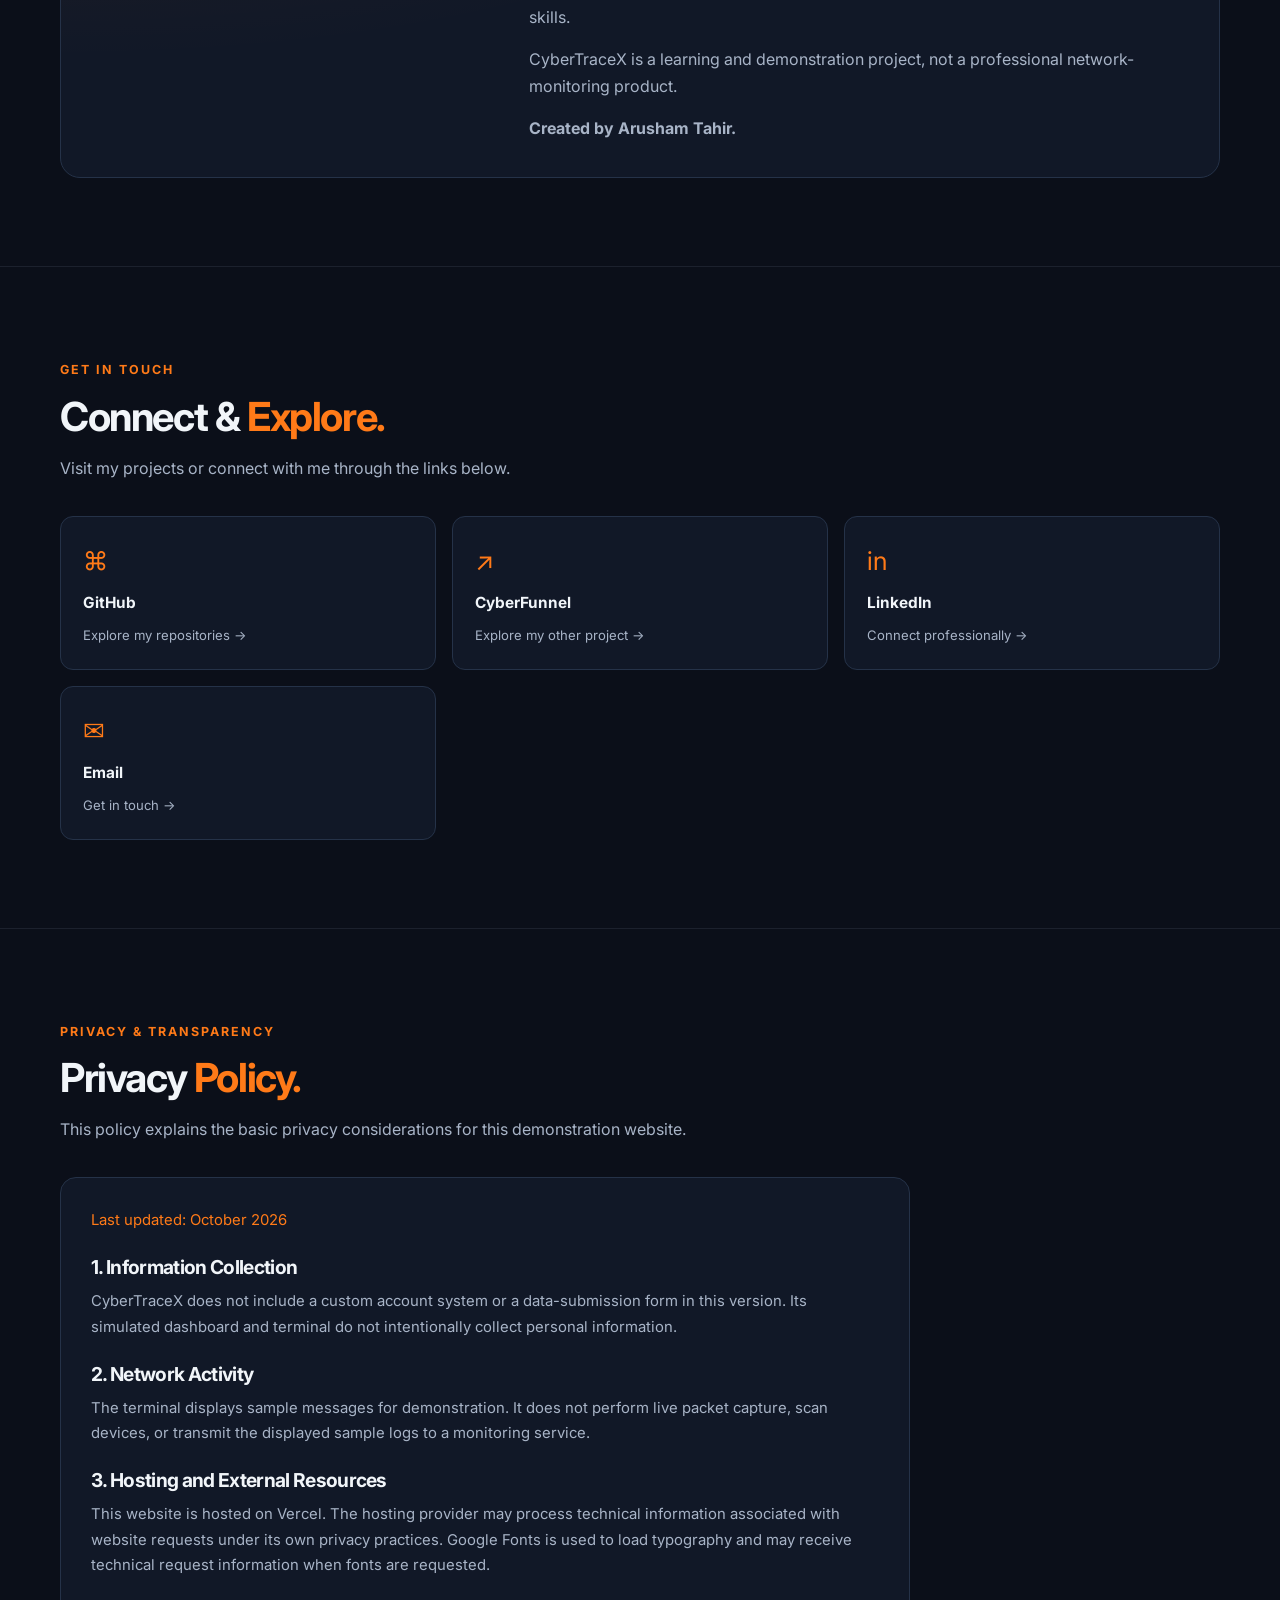
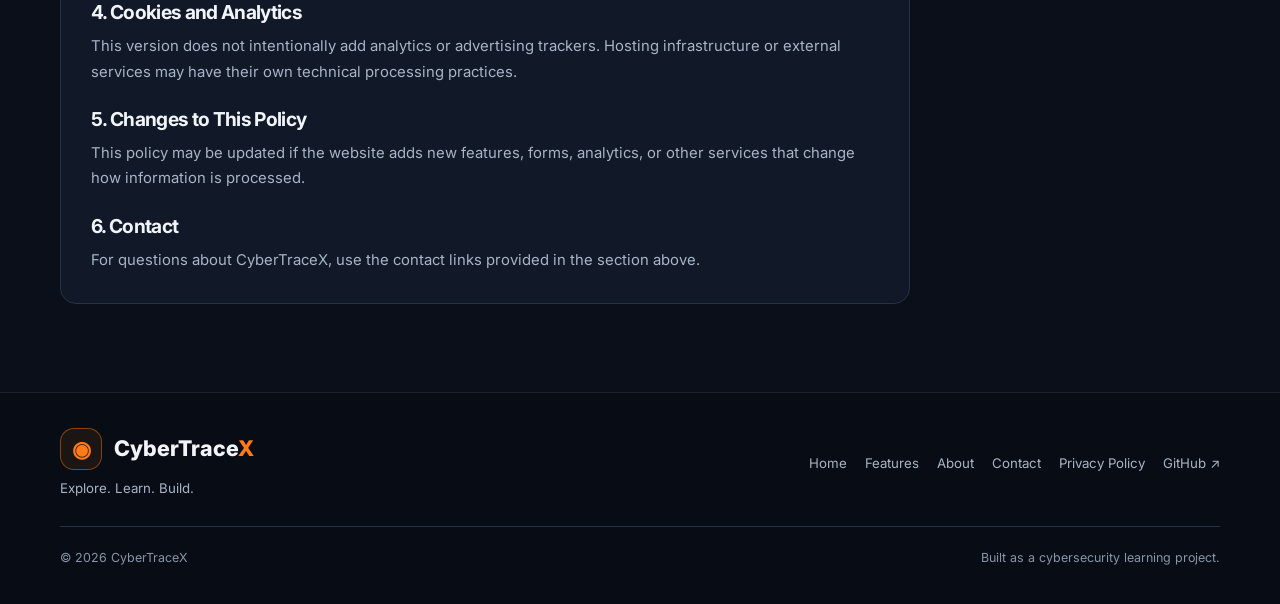
==== commit 7d90275a: "Update index.html" ====
--- a/index.html
+++ b/index.html
@@ -4,43 +4,36 @@
 <head>
   <meta charset="UTF-8">
   <meta name="viewport" content="width=device-width, initial-scale=1.0">
+
+  <title>CyberTraceX | Explore Network Security</title>
+
+  <meta name="description" content="Explore network security concepts, simulated network activity, and interactive security logs with CyberTraceX, a cybersecurity learning project.">
+
   <meta name="theme-color" content="#0b0f19">
-  <meta name="color-scheme" content="dark">
-  <meta name="description" content="CyberTraceX simplifies network monitoring, threat hunting, packet analysis, and TryHackMe sandbox log investigations.">
-  <meta name="robots" content="index, follow">
-  <meta name="author" content="CyberTraceX">
-  <meta property="og:title" content="CyberTraceX | Network Threat Intelligence">
-  <meta property="og:description" content="Monitor network signals, explore cybersecurity walkthroughs, and investigate simulated sandbox telemetry with CyberTraceX.">
-  <meta property="og:type" content="website">
-  <title>CyberTraceX | Network Threat Intelligence</title>
+
+  <link rel="preconnect" href="https://fonts.googleapis.com">
+  <link rel="preconnect" href="https://fonts.gstatic.com" crossorigin>
+  <link href="https://fonts.googleapis.com/css2?family=Inter:wght@400;500;600;700;800&family=JetBrains+Mono:wght@400;500;600&display=swap" rel="stylesheet">
 
   <style>
     :root {
       --bg: #0b0f19;
-      --bg-soft: #0d1117;
-      --surface: rgba(20, 27, 43, 0.78);
-      --surface-solid: #141b2b;
-      --border: rgba(148, 163, 184, 0.16);
-      --text: #edf2ff;
-      --muted: #94a3b8;
-      --orange: #ff6b00;
-      --orange-light: #ff9b50;
-      --purple: #a855f7;
-      --pink: #f472b6;
-      --cyan: #67e8f9;
-      --green: #4ade80;
-      --yellow: #fbbf24;
-      --sans: Inter, ui-sans-serif, system-ui, -apple-system,
-              BlinkMacSystemFont, "Segoe UI", sans-serif;
-      --mono: "JetBrains Mono", "Fira Code", Consolas, monospace;
-      --radius: 18px;
-      --container: 1160px;
-    }
-
-    *,
-    *::before,
-    *::after {
+      --surface: #111827;
+      --surface-light: #151e2e;
+      --border: #253248;
+      --text: #f1f5f9;
+      --muted: #a8b4c7;
+      --orange: #ff7a18;
+      --purple: #b78aff;
+      --green: #66e3a5;
+      --radius: 16px;
+      --max-width: 1160px;
+    }
+
+    * {
       box-sizing: border-box;
+      margin: 0;
+      padding: 0;
     }
 
     html {
@@ -49,16 +42,14 @@
     }
 
     body {
-      min-width: 320px;
-      margin: 0;
+      font-family: "Inter", sans-serif;
+      background: var(--bg);
       color: var(--text);
-      background:
-        radial-gradient(ellipse at 78% 8%, rgba(168, 85, 247, 0.10), transparent 32%),
-        radial-gradient(ellipse at 12% 26%, rgba(255, 107, 0, 0.08), transparent 30%),
-        var(--bg);
-      font-family: var(--sans);
-      line-height: 1.65;
-      -webkit-font-smoothing: antialiased;
+      line-height: 1.7;
+    }
+
+    body, button, a {
+      -webkit-tap-highlight-color: transparent;
     }
 
     a {
@@ -72,68 +63,81 @@
 
     button:focus-visible,
     a:focus-visible {
-      outline: 2px solid var(--orange-light);
+      outline: 2px solid var(--orange);
       outline-offset: 4px;
     }
 
-    button:disabled {
-      cursor: not-allowed;
-      opacity: 0.6;
-    }
-
-    ::selection {
-      color: white;
-      background: rgba(255, 107, 0, 0.3);
-    }
-
     .container {
-      width: min(var(--container), calc(100% - 48px));
-      margin-inline: auto;
-    }
-
-    .mono {
-      font-family: var(--mono);
-    }
-
-    .muted {
+      width: min(var(--max-width), calc(100% - 40px));
+      margin: 0 auto;
+    }
+
+    .section {
+      padding: 88px 0;
+      border-bottom: 1px solid rgba(148, 163, 184, 0.12);
+    }
+
+    .section-heading {
+      max-width: 690px;
+      margin-bottom: 34px;
+    }
+
+    .eyebrow {
+      display: inline-block;
+      color: var(--orange);
+      font-size: 0.78rem;
+      font-weight: 700;
+      letter-spacing: 2px;
+      text-transform: uppercase;
+      margin-bottom: 12px;
+    }
+
+    h1, h2, h3 {
+      line-height: 1.2;
+      letter-spacing: -0.035em;
+    }
+
+    h1 {
+      font-size: clamp(2.5rem, 6vw, 4.6rem);
+      font-weight: 800;
+    }
+
+    h2 {
+      font-size: clamp(1.8rem, 4vw, 2.5rem);
+      margin-bottom: 14px;
+    }
+
+    h3 {
+      font-size: 1.2rem;
+      margin-bottom: 10px;
+    }
+
+    p {
       color: var(--muted);
     }
 
-    .eyebrow {
-      display: inline-flex;
-      align-items: center;
-      gap: 9px;
-      color: var(--orange-light);
-      font: 500 0.74rem/1.5 var(--mono);
-      letter-spacing: 0.12em;
-      text-transform: uppercase;
-    }
-
-    .eyebrow::before {
-      width: 7px;
-      height: 7px;
-      flex: 0 0 7px;
-      border-radius: 50%;
-      background: var(--orange);
-      box-shadow: 0 0 12px var(--orange);
-      content: "";
-    }
-
-    /* Header and navigation */
-
-    .site-header {
+    .accent {
+      color: var(--orange);
+    }
+
+    .purple {
+      color: var(--purple);
+    }
+
+    /* Navigation */
+
+    .navbar {
       position: sticky;
+      top: 0;
       z-index: 100;
-      top: 0;
+      background: rgba(11, 15, 25, 0.94);
+      backdrop-filter: blur(16px);
       border-bottom: 1px solid var(--border);
-      background: rgba(11, 15, 25, 0.88);
-      backdrop-filter: blur(20px);
-      -webkit-backdrop-filter: blur(20px);
-    }
-
-    .navbar {
+    }
+
+    .nav-inner {
+      min-height: 76px;
       display: flex;
-      min-height: 76px;
       align-items: center;
       justify-content: space-between;
       gap: 24px;
@@ -142,1461 +146,1168 @@
     .brand {
       display: inline-flex;
       align-items: center;
-      gap: 11px;
-      flex-shrink: 0;
+      gap: 12px;
+      font-size: 1.35rem;
+      font-weight: 800;
+      white-space: nowrap;
     }
 
     .brand-icon {
+      width: 42px;
+      height: 42px;
       display: grid;
-      width: 43px;
-      height: 43px;
       place-items: center;
-      border: 1px solid rgba(255, 107, 0, 0.42);
-      border-radius: 13px;
-      background: rgba(255, 107, 0, 0.08);
+      border: 1px solid rgba(255, 122, 24, 0.45);
+      border-radius: 14px;
       color: var(--orange);
-      box-shadow: 0 0 28px rgba(255, 107, 0, 0.13);
-    }
-
-    .brand-icon svg {
-      width: 27px;
-      height: 27px;
-    }
-
-    .brand-name {
-      font-size: 1.08rem;
-      font-weight: 850;
-      letter-spacing: -0.045em;
-    }
-
-    .brand-name span {
+      background: rgba(255, 122, 24, 0.08);
+      font-size: 1.4rem;
+    }
+
+    .brand span:last-child span {
       color: var(--orange);
     }
 
     .nav-links {
       display: flex;
       align-items: center;
-      gap: clamp(14px, 2.2vw, 29px);
+      gap: 25px;
     }
 
     .nav-links a {
-      color: #a8b3c7;
-      font-size: 0.84rem;
-      transition: color 180ms ease;
+      color: var(--muted);
+      font-size: 0.88rem;
+      transition: color 0.2s;
     }
 
     .nav-links a:hover {
-      color: white;
-    }
-
-    .nav-links .nav-cta {
-      padding: 9px 15px;
-      border: 1px solid rgba(255, 107, 0, 0.4);
-      border-radius: 9px;
-      color: var(--orange-light);
-      background: rgba(255, 107, 0, 0.06);
-    }
-
-    .nav-links .nav-cta:hover {
-      color: white;
-      background: rgba(255, 107, 0, 0.15);
+      color: var(--orange);
     }
 
     .menu-toggle {
       display: none;
-      width: 42px;
-      height: 42px;
-      place-items: center;
+      background: transparent;
+      color: var(--text);
       border: 1px solid var(--border);
-      border-radius: 10px;
-      color: white;
-      background: var(--surface-solid);
+      border-radius: 9px;
+      padding: 7px 12px;
       cursor: pointer;
     }
 
     /* Hero */
 
-    #hero {
+    .hero {
+      padding: 94px 0 82px;
       position: relative;
       overflow: hidden;
-      padding: 100px 0 82px;
+      background:
+        radial-gradient(ellipse at 85% 20%, rgba(112, 70, 180, 0.13), transparent 36%),
+        radial-gradient(ellipse at 10% 80%, rgba(255, 122, 24, 0.08), transparent 32%);
     }
 
     .hero-grid {
       display: grid;
-      grid-template-columns: 1.06fr 0.94fr;
+      grid-template-columns: 1.08fr 0.92fr;
       align-items: center;
-      gap: 58px;
-    }
-
-    .hero-copy h1 {
-      max-width: 700px;
-      margin: 22px 0;
-      font-size: clamp(2.7rem, 5.25vw, 4.65rem);
-      line-height: 1.045;
-      letter-spacing: -0.065em;
-    }
-
-    .gradient-text {
-      color: var(--orange);
-      background: linear-gradient(
-        100deg,
-        #ff6b00 5%,
-        #ff9b50 52%,
-        #e879f9 100%
-      );
-      -webkit-background-clip: text;
-      background-clip: text;
-      -webkit-text-fill-color: transparent;
-    }
-
-    .hero-description {
-      max-width: 550px;
-      margin: 0;
-      color: #9ba8bd;
-      font-size: 1.03rem;
+      gap: 54px;
+    }
+
+    .hero-copy p {
+      margin-top: 23px;
+      max-width: 600px;
+      font-size: 1.04rem;
     }
 
     .hero-actions {
       display: flex;
       flex-wrap: wrap;
       gap: 13px;
-      margin-top: 29px;
-    }
-
-    .btn {
+      margin-top: 30px;
+    }
+
+    .button {
       display: inline-flex;
-      min-height: 48px;
+      justify-content: center;
       align-items: center;
-      justify-content: center;
-      gap: 10px;
-      padding: 12px 19px;
+      gap: 9px;
       border: 1px solid transparent;
       border-radius: 10px;
-      font-size: 0.88rem;
+      padding: 12px 19px;
       font-weight: 700;
+      font-size: 0.92rem;
+      transition: transform 0.2s, background 0.2s;
       cursor: pointer;
-      transition: transform 180ms ease, box-shadow 180ms ease,
-                  background 180ms ease;
-    }
-
-    .btn:hover {
+    }
+
+    .button:hover {
       transform: translateY(-2px);
     }
 
-    .btn-primary {
-      color: #fff;
-      background: linear-gradient(110deg, #ff6b00, #f97316);
-      box-shadow: 0 8px 27px rgba(255, 107, 0, 0.22);
-    }
-
-    .btn-primary:hover {
-      box-shadow: 0 10px 34px rgba(255, 107, 0, 0.35);
-    }
-
-    .btn-secondary {
+    .button-primary {
+      background: var(--orange);
+      color: #17100a;
+    }
+
+    .button-primary:hover {
+      background: #ff994b;
+    }
+
+    .button-secondary {
       border-color: var(--border);
-      color: #d5dbea;
-      background: rgba(255, 255, 255, 0.025);
-    }
-
-    .btn-secondary:hover {
-      background: rgba(255, 255, 255, 0.07);
-    }
-
-    .hero-trust {
+      background: rgba(255,255,255,0.025);
+      color: var(--text);
+    }
+
+    .button-secondary:hover {
+      background: var(--surface-light);
+    }
+
+    .hero-tags {
       display: flex;
       flex-wrap: wrap;
-      gap: 12px 20px;
-      margin-top: 31px;
-      color: var(--muted);
-      font-size: 0.77rem;
-    }
-
-    .hero-trust span {
+      gap: 9px;
+      margin-top: 30px;
+    }
+
+    .tag {
       display: inline-flex;
       align-items: center;
       gap: 7px;
-    }
-
-    .check {
-      color: var(--green);
-    }
-
-    /* Cyber-eye network dashboard */
-
-    .visual-panel {
-      position: relative;
-      min-width: 0;
+      border: 1px solid var(--border);
+      border-radius: 999px;
+      padding: 7px 12px;
+      color: #d1d9e7;
+      font-size: 0.78rem;
+    }
+
+    .tag-dot {
+      width: 7px;
+      height: 7px;
+      border-radius: 50%;
+      background: var(--green);
+    }
+
+    /* Dashboard preview */
+
+    .dashboard {
+      border: 1px solid #35425a;
+      border-radius: var(--radius);
+      background: #0d1422;
+      overflow: hidden;
+      box-shadow: 0 22px 70px rgba(0,0,0,0.28);
+    }
+
+    .dashboard-top {
+      display: flex;
+      justify-content: space-between;
+      align-items: center;
+      padding: 15px 17px;
+      border-bottom: 1px solid var(--border);
+      background: #121b2b;
+    }
+
+    .window-dots {
+      display: flex;
+      gap: 6px;
+    }
+
+    .window-dots span {
+      width: 9px;
+      height: 9px;
+      border-radius: 50%;
+      background: #ff625c;
+    }
+
+    .window-dots span:nth-child(2) {
+      background: #ffbd44;
+    }
+
+    .window-dots span:nth-child(3) {
+      background: #39cf7a;
+    }
+
+    .dashboard-label {
+      color: var(--muted);
+      font-size: 0.74rem;
+      font-family: "JetBrains Mono", monospace;
+    }
+
+    .dashboard-content {
       padding: 20px;
-      border: 1px solid rgba(148, 163, 184, 0.2);
-      border-radius: 22px;
-      background: linear-gradient(
-        145deg,
-        rgba(25, 34, 54, 0.92),
-        rgba(13, 17, 29, 0.96)
-      );
-      box-shadow: 0 28px 90px rgba(0, 0, 0, 0.35);
-    }
-
-    .visual-panel::before {
-      position: absolute;
-      z-index: -1;
-      inset: 15% -8% -10% 10%;
-      border-radius: 50%;
-      background: rgba(168, 85, 247, 0.13);
-      filter: blur(65px);
-      content: "";
-    }
-
-    .panel-top {
+    }
+
+    .dashboard-title {
       display: flex;
       align-items: center;
       justify-content: space-between;
       gap: 12px;
-      padding-bottom: 17px;
-      border-bottom: 1px solid var(--border);
-    }
-
-    .panel-top strong {
-      font-size: 0.85rem;
-    }
-
-    .live-indicator {
-      display: inline-flex;
+      margin-bottom: 17px;
+    }
+
+    .dashboard-title h3 {
+      margin: 0;
+      font-size: 1rem;
+    }
+
+    .demo-label {
+      border: 1px solid rgba(255, 122, 24, 0.3);
+      background: rgba(255, 122, 24, 0.08);
+      color: #ffb274;
+      border-radius: 6px;
+      padding: 4px 8px;
+      font-size: 0.68rem;
+      font-weight: 700;
+    }
+
+    .stat-grid {
+      display: grid;
+      grid-template-columns: repeat(2, minmax(0, 1fr));
+      gap: 12px;
+    }
+
+    .stat-card {
+      padding: 16px;
+      border: 1px solid var(--border);
+      border-radius: 12px;
+      background: #111a2a;
+    }
+
+    .stat-card .stat-label {
+      display: block;
+      font-size: 0.76rem;
+      color: var(--muted);
+      margin-bottom: 7px;
+    }
+
+    .stat-card strong {
+      display: block;
+      font-size: 1.45rem;
+    }
+
+    .stat-card small {
+      color: var(--green);
+      font-size: 0.72rem;
+    }
+
+    .activity-panel {
+      margin-top: 14px;
+      padding: 15px;
+      border: 1px solid var(--border);
+      border-radius: 12px;
+    }
+
+    .activity-panel h3 {
+      font-size: 0.88rem;
+      margin-bottom: 13px;
+    }
+
+    .activity-line {
+      display: flex;
       align-items: center;
-      gap: 7px;
-      color: var(--green);
-      font: 0.68rem var(--mono);
-    }
-
-    .live-indicator::before {
-      width: 7px;
-      height: 7px;
+      gap: 10px;
+      margin-top: 11px;
+      font-size: 0.78rem;
+      color: #d1d9e7;
+    }
+
+    .activity-line span:first-child {
+      width: 8px;
+      height: 8px;
+      flex-shrink: 0;
       border-radius: 50%;
+      background: var(--purple);
+    }
+
+    .activity-line:nth-child(3) span:first-child {
+      background: var(--orange);
+    }
+
+    .activity-line:nth-child(4) span:first-child {
       background: var(--green);
-      box-shadow: 0 0 12px var(--green);
-      content: "";
-    }
-
-    .network-map {
-      position: relative;
-      display: grid;
-      min-height: 270px;
-      place-items: center;
-      overflow: hidden;
-      margin: 15px 0;
-      border-radius: 14px;
-      background-image:
-        linear-gradient(rgba(148, 163, 184, 0.045) 1px, transparent 1px),
-        linear-gradient(90deg, rgba(148, 163, 184, 0.045) 1px, transparent 1px);
-      background-size: 24px 24px;
-    }
-
-    .network-map svg.topology {
-      position: absolute;
-      inset: 0;
-      width: 100%;
-      height: 100%;
-    }
-
-    .link-line {
-      stroke: rgba(255, 107, 0, 0.5);
-      stroke-width: 1.5;
-      stroke-dasharray: 5 7;
-      animation: dash-flow 12s linear infinite;
-    }
-
-    .purple-line {
-      stroke: rgba(168, 85, 247, 0.7);
-    }
-
-    .node {
-      position: absolute;
-      z-index: 2;
-      display: grid;
-      width: 55px;
-      height: 55px;
-      place-items: center;
-      border: 1px solid rgba(255, 107, 0, 0.55);
-      border-radius: 16px;
-      color: var(--orange-light);
-      background: #171b2a;
-      box-shadow: 0 0 25px rgba(255, 107, 0, 0.12);
-    }
-
-    .node svg {
-      width: 25px;
-      height: 25px;
-    }
-
-    .node-main {
-      width: 76px;
-      height: 76px;
-      border-color: var(--orange);
-      border-radius: 23px;
-      background: rgba(255, 107, 0, 0.12);
-      box-shadow: 0 0 40px rgba(255, 107, 0, 0.2);
-    }
-
-    .node-main svg {
-      width: 38px;
-      height: 38px;
-    }
-
-    .node-1 { left: 12%; top: 14%; }
-    .node-2 { right: 12%; top: 14%; }
-    .node-3 { left: 12%; bottom: 12%; }
-    .node-4 { right: 12%; bottom: 12%; }
-
-    .panel-stats {
-      display: grid;
-      grid-template-columns: repeat(3, minmax(0, 1fr));
-      gap: 10px;
-    }
-
-    .panel-stat {
-      min-width: 0;
-      padding: 12px 10px;
-      border: 1px solid var(--border);
-      border-radius: 11px;
-      background: rgba(8, 12, 22, 0.5);
-    }
-
-    .panel-stat small {
-      display: block;
-      color: var(--muted);
-      font-size: 0.68rem;
-    }
-
-    .panel-stat strong {
-      display: block;
-      margin-top: 5px;
-      font: 600 1.05rem var(--mono);
-    }
-
-    .stat-orange { color: var(--orange-light); }
-    .stat-purple { color: #c084fc; }
-    .stat-green { color: var(--green); }
-
-    .panel-disclaimer {
-      margin: 12px 0 0;
-      color: #718096;
-      font: 0.65rem/1.7 var(--mono);
-    }
-
-    /* Sandbox feature cards */
-
-    #sandbox {
-      padding: 88px 0 94px;
-      border-top: 1px solid rgba(148, 163, 184, 0.07);
-      border-bottom: 1px solid rgba(148, 163, 184, 0.07);
-      background: linear-gradient(
-        180deg,
-        rgba(17, 23, 38, 0.38),
-        rgba(11, 15, 25, 0.15)
-      );
-    }
-
-    .section-heading {
-      max-width: 700px;
-      margin: 0 auto 47px;
-      text-align: center;
-    }
-
-    .section-heading h2 {
-      margin: 14px 0;
-      font-size: clamp(1.8rem, 4vw, 2.7rem);
-      line-height: 1.16;
-      letter-spacing: -0.045em;
-    }
-
-    .section-heading p {
-      max-width: 590px;
-      margin: 0 auto;
-      color: var(--muted);
-    }
+    }
+
+    /* Features */
 
     .feature-grid {
       display: grid;
       grid-template-columns: repeat(3, minmax(0, 1fr));
-      gap: 22px;
-    }
-
-    .feature-card {
-      position: relative;
-      display: flex;
-      min-width: 0;
-      flex-direction: column;
-      align-items: flex-start;
-      padding: 27px;
-      overflow: hidden;
+      gap: 20px;
+    }
+
+    .card {
+      padding: 25px;
       border: 1px solid var(--border);
       border-radius: var(--radius);
-      background: linear-gradient(
-        145deg,
-        rgba(26, 34, 53, 0.84),
-        rgba(16, 21, 34, 0.75)
-      );
-      transition: transform 220ms ease, border-color 220ms ease,
-                  box-shadow 220ms ease;
-    }
-
-    .feature-card::after {
-      position: absolute;
-      top: -55px;
-      right: -55px;
-      width: 130px;
-      height: 130px;
-      border-radius: 50%;
-      background: var(--card-glow, rgba(255, 107, 0, 0.1));
-      filter: blur(35px);
-      content: "";
-      pointer-events: none;
-    }
-
-    .feature-card:hover {
-      transform: translateY(-7px);
-      border-color: rgba(255, 107, 0, 0.45);
-      box-shadow: 0 20px 50px rgba(0, 0, 0, 0.24);
-    }
-
-    .feature-card:nth-child(2) {
-      --card-glow: rgba(168, 85, 247, 0.17);
-    }
-
-    .feature-card:nth-child(3) {
-      --card-glow: rgba(244, 114, 182, 0.14);
-    }
-
-    .feature-icon {
-      display: grid;
+      background: linear-gradient(145deg, #111827, #0d1420);
+      transition: transform 0.25s, border-color 0.25s;
+    }
+
+    .card:hover {
+      transform: translateY(-4px);
+      border-color: rgba(255, 122, 24, 0.5);
+    }
+
+    .card-icon {
       width: 52px;
       height: 52px;
+      display: grid;
       place-items: center;
-      margin-bottom: 22px;
-      border: 1px solid rgba(255, 107, 0, 0.25);
-      border-radius: 15px;
-      color: var(--orange-light);
-      background: rgba(255, 107, 0, 0.09);
-    }
-
-    .feature-icon svg {
-      width: 25px;
-      height: 25px;
-    }
-
-    .feature-card:nth-child(2) .feature-icon {
-      border-color: rgba(168, 85, 247, 0.32);
-      color: #c084fc;
-      background: rgba(168, 85, 247, 0.1);
-    }
-
-    .feature-card:nth-child(3) .feature-icon {
-      border-color: rgba(244, 114, 182, 0.3);
-      color: var(--pink);
-      background: rgba(244, 114, 182, 0.08);
-    }
-
-    .feature-card h3 {
-      margin: 0 0 10px;
-      font-size: 1.22rem;
-      letter-spacing: -0.025em;
-    }
-
-    .feature-card p {
-      margin: 0 0 22px;
-      color: var(--muted);
-      font-size: 0.89rem;
-    }
-
-    .feature-tags {
-      display: flex;
-      flex-wrap: wrap;
-      gap: 8px;
-      margin-bottom: 23px;
-    }
-
-    .tag {
-      padding: 5px 9px;
-      border: 1px solid var(--border);
-      border-radius: 7px;
-      color: #aebbd0;
-      background: rgba(255, 255, 255, 0.025);
-      font: 0.66rem var(--mono);
-    }
-
-    .text-link {
-      display: inline-flex;
-      align-items: center;
-      gap: 8px;
-      margin-top: auto;
-      color: var(--orange-light);
-      font-size: 0.84rem;
-      font-weight: 650;
-    }
-
-    .text-link:hover {
-      color: white;
-    }
-
-    /* Threat log simulator */
-
-    #threatlogs {
-      padding: 94px 0;
-    }
-
-    .terminal-layout {
-      display: grid;
-      grid-template-columns: 0.8fr 1.2fr;
-      align-items: center;
-      gap: 55px;
-    }
-
-    .terminal-copy h2 {
-      margin: 16px 0;
-      font-size: clamp(1.9rem, 3.5vw, 2.8rem);
-      line-height: 1.14;
-      letter-spacing: -0.05em;
-    }
-
-    .terminal-copy p {
-      color: var(--muted);
-    }
-
-    .terminal-points {
-      display: grid;
-      gap: 13px;
-      margin: 25px 0 0;
-      padding: 0;
-      list-style: none;
-    }
-
-    .terminal-points li {
-      display: flex;
-      align-items: flex-start;
-      gap: 11px;
-      color: #cbd5e1;
+      border-radius: 14px;
+      background: rgba(255, 122, 24, 0.09);
+      color: var(--orange);
+      font-size: 1.55rem;
+      margin-bottom: 21px;
+    }
+
+    .card:nth-child(2) .card-icon {
+      color: var(--purple);
+      background: rgba(183, 138, 255, 0.1);
+    }
+
+    .card p {
+      font-size: 0.92rem;
+    }
+
+    .card-link {
+      display: inline-block;
+      margin-top: 19px;
+      color: var(--orange);
+      font-weight: 600;
       font-size: 0.87rem;
     }
 
-    .terminal-points li span {
+    /* Terminal */
+
+    .terminal {
+      overflow: hidden;
+      border: 1px solid #344158;
+      border-radius: 14px;
+      background: #080d15;
+    }
+
+    .terminal-body {
+      padding: 22px;
+      font-family: "JetBrains Mono", monospace;
+      font-size: 0.82rem;
+    }
+
+    .terminal-line {
+      overflow-wrap: anywhere;
+      margin-bottom: 10px;
+      color: #c4cfdf;
+    }
+
+    .terminal-green {
       color: var(--green);
     }
 
-    .terminal {
-      min-width: 0;
-      overflow: hidden;
-      border: 1px solid rgba(148, 163, 184, 0.22);
-      border-radius: 16px;
-      background: #080c14;
-      box-shadow: 0 28px 70px rgba(0, 0, 0, 0.3);
-    }
-
-    .terminal-top {
-      display: flex;
-      min-height: 53px;
-      align-items: center;
-      justify-content: space-between;
-      gap: 12px;
-      padding: 0 16px;
-      border-bottom: 1px solid rgba(148, 163, 184, 0.12);
-      background: #111724;
-    }
-
-    .window-dots {
-      display: flex;
-      flex-shrink: 0;
-      gap: 6px;
-    }
-
-    .window-dots i {
-      width: 9px;
-      height: 9px;
-      border-radius: 50%;
-      background: #ff5f57;
-    }
-
-    .window-dots i:nth-child(2) { background: #febc2e; }
-    .window-dots i:nth-child(3) { background: #28c840; }
-
-    .terminal-title {
-      color: #9aa9bd;
-      font: 0.7rem var(--mono);
-    }
-
-    .terminal-badge {
-      color: var(--green);
-      font: 0.63rem var(--mono);
-    }
-
-    .terminal-body {
-      padding: 19px;
-      font: 0.74rem/1.9 var(--mono);
-    }
-
-    .terminal-command {
-      margin-bottom: 17px;
-      overflow-wrap: anywhere;
-      color: #dbeafe;
-    }
-
-    .prompt {
-      color: var(--orange);
-    }
-
-    .command {
-      color: #f8fafc;
-    }
-
-    .log-list {
-      display: grid;
-      gap: 11px;
-    }
-
-    .log-row {
-      display: grid;
-      grid-template-columns: 67px minmax(0, 1fr);
-      align-items: start;
-      gap: 10px;
-      overflow-wrap: anywhere;
-    }
-
-    .log-time { color: #64748b; }
-    .log-info { color: var(--cyan); }
-    .log-success { color: var(--green); }
-    .log-warn { color: var(--yellow); }
-    .log-purple { color: #c084fc; }
-
-    .terminal-bottom {
-      display: flex;
-      flex-wrap: wrap;
-      align-items: center;
-      justify-content: space-between;
-      gap: 12px;
-      margin-top: 17px;
-      padding-top: 14px;
-      border-top: 1px solid rgba(148, 163, 184, 0.12);
-      color: #64748b;
-      font-size: 0.66rem;
+    .terminal-orange {
+      color: #ffb36b;
+    }
+
+    .terminal-purple {
+      color: var(--purple);
+    }
+
+    .terminal-muted {
+      color: #8795aa;
     }
 
     .terminal-controls {
       display: flex;
       flex-wrap: wrap;
       gap: 10px;
-      margin-top: 17px;
-    }
-
-    .terminal-controls .btn {
-      min-height: 39px;
-      padding: 9px 13px;
-      font-size: 0.77rem;
-    }
-
-    .terminal-note {
-      margin-top: 12px;
-      color: #64748b;
-      font-size: 0.72rem;
-    }
-
-    /* Guides CTA */
-
-    #guides {
-      padding: 0 0 92px;
-    }
-
-    .guides-panel {
-      position: relative;
+      padding: 0 22px 20px;
+    }
+
+    /* Two-column information areas */
+
+    .two-column {
+      display: grid;
+      grid-template-columns: repeat(2, minmax(0, 1fr));
+      gap: 24px;
+      align-items: start;
+    }
+
+    .info-panel {
+      border: 1px solid var(--border);
+      background: var(--surface);
+      padding: 26px;
+      border-radius: var(--radius);
+    }
+
+    .info-panel p + p {
+      margin-top: 13px;
+    }
+
+    .check-list {
+      list-style: none;
+      margin-top: 20px;
+    }
+
+    .check-list li {
       display: flex;
-      align-items: center;
-      justify-content: space-between;
-      gap: 30px;
-      padding: 38px 42px;
-      overflow: hidden;
-      border: 1px solid rgba(255, 107, 0, 0.25);
+      gap: 11px;
+      margin-top: 13px;
+      color: #d5ddeb;
+      font-size: 0.92rem;
+    }
+
+    .check-list li::before {
+      content: "✓";
+      color: var(--green);
+      font-weight: 800;
+    }
+
+    /* About */
+
+    .about-box {
+      display: grid;
+      grid-template-columns: 0.75fr 1.25fr;
+      gap: 40px;
+      padding: 35px;
+      border: 1px solid var(--border);
       border-radius: 20px;
       background:
-        radial-gradient(ellipse at 95% 10%, rgba(168, 85, 247, 0.14), transparent 42%),
-        linear-gradient(115deg, rgba(255, 107, 0, 0.075), rgba(20, 27, 43, 0.92));
-    }
-
-    .guides-panel h2 {
-      margin: 10px 0;
-      font-size: clamp(1.6rem, 3vw, 2.2rem);
-      line-height: 1.2;
-      letter-spacing: -0.04em;
-    }
-
-    .guides-panel p {
-      max-width: 580px;
-      margin: 0;
+        radial-gradient(ellipse at top left, rgba(255,122,24,0.08), transparent 50%),
+        var(--surface);
+    }
+
+    .about-label {
+      color: var(--orange);
+      font-family: "JetBrains Mono", monospace;
+      font-size: 0.8rem;
+    }
+
+    .about-copy p + p {
+      margin-top: 15px;
+    }
+
+    /* Contact */
+
+    .contact-grid {
+      display: grid;
+      grid-template-columns: repeat(3, minmax(0, 1fr));
+      gap: 16px;
+    }
+
+    .contact-link {
+      display: flex;
+      flex-direction: column;
+      gap: 8px;
+      padding: 22px;
+      border: 1px solid var(--border);
+      border-radius: 13px;
+      background: var(--surface);
+      transition: border-color 0.2s, transform 0.2s;
+    }
+
+    .contact-link:hover {
+      border-color: var(--orange);
+      transform: translateY(-3px);
+    }
+
+    .contact-icon {
+      font-size: 1.6rem;
+      color: var(--orange);
+    }
+
+    .contact-link strong {
+      font-size: 0.96rem;
+    }
+
+    .contact-link span:last-child {
       color: var(--muted);
-    }
-
-    .guides-panel .btn {
-      flex-shrink: 0;
+      font-size: 0.82rem;
+      overflow-wrap: anywhere;
+    }
+
+    /* Privacy policy */
+
+    .privacy-box {
+      max-width: 850px;
+      padding: 30px;
+      border: 1px solid var(--border);
+      border-radius: var(--radius);
+      background: var(--surface);
+    }
+
+    .privacy-box h3 {
+      margin-top: 23px;
+    }
+
+    .privacy-box h3:first-child {
+      margin-top: 0;
+    }
+
+    .privacy-box p {
+      font-size: 0.93rem;
+    }
+
+    .privacy-updated {
+      font-size: 0.78rem;
+      color: var(--orange);
+      margin-bottom: 20px;
     }
 
     /* Footer */
 
-    .site-footer {
-      border-top: 1px solid var(--border);
-      background: rgba(7, 10, 17, 0.65);
-    }
-
-    .footer-main {
-      display: grid;
-      grid-template-columns: 1.3fr 1fr 1fr;
-      gap: 45px;
-      padding: 48px 0 38px;
-    }
-
-    .footer-description {
-      max-width: 350px;
-      margin-top: 16px;
+    .footer {
+      padding: 35px 0;
+      background: #080c14;
+    }
+
+    .footer-top {
+      display: flex;
+      justify-content: space-between;
+      align-items: center;
+      gap: 25px;
+      flex-wrap: wrap;
+    }
+
+    .footer-brand p {
+      margin-top: 7px;
+      font-size: 0.83rem;
+    }
+
+    .footer-links {
+      display: flex;
+      flex-wrap: wrap;
+      gap: 18px;
+    }
+
+    .footer-links a {
       color: var(--muted);
       font-size: 0.83rem;
     }
 
-    .footer-column h3 {
-      margin: 4px 0 16px;
-      color: #e2e8f0;
-      font-size: 0.85rem;
-    }
-
-    .footer-links {
-      display: grid;
-      gap: 10px;
-    }
-
-    .footer-links a,
-    .footer-links span {
-      width: fit-content;
-      color: var(--muted);
-      font-size: 0.81rem;
-      transition: color 180ms ease;
-    }
-
     .footer-links a:hover {
-      color: var(--orange-light);
+      color: var(--orange);
     }
 
     .footer-bottom {
+      border-top: 1px solid var(--border);
+      padding-top: 20px;
+      margin-top: 27px;
       display: flex;
-      flex-wrap: wrap;
       justify-content: space-between;
       gap: 15px;
-      padding: 20px 0;
-      border-top: 1px solid var(--border);
-      color: #64748b;
-      font-size: 0.73rem;
-    }
-
-    .footer-bottom p {
-      margin: 0;
-    }
-
-    /* Motion */
-
-    @keyframes dash-flow {
-      to { stroke-dashoffset: -120; }
-    }
-
-    @media (prefers-reduced-motion: reduce) {
-      *,
-      *::before,
-      *::after {
-        scroll-behavior: auto !important;
-        animation-duration: 0.01ms !important;
-        animation-iteration-count: 1 !important;
-        transition-duration: 0.01ms !important;
-      }
-    }
-
-    /* Tablet */
-
-    @media (max-width: 960px) {
+      flex-wrap: wrap;
+      color: #8795aa;
+      font-size: 0.78rem;
+    }
+
+    .notice {
+      color: #aeb8c8;
+      font-size: 0.8rem;
+      margin-top: 16px;
+    }
+
+    /* Responsive design */
+
+    @media (max-width: 900px) {
       .hero-grid {
         grid-template-columns: 1fr;
-        gap: 42px;
-      }
-
-      .hero-copy {
-        max-width: 750px;
-      }
-
-      .visual-panel {
-        width: min(100%, 650px);
-        margin-inline: auto;
+        gap: 38px;
+      }
+
+      .dashboard {
+        max-width: 650px;
       }
 
       .feature-grid {
         grid-template-columns: repeat(2, minmax(0, 1fr));
       }
 
-      .feature-card:last-child {
-        grid-column: 1 / -1;
-      }
-
-      .terminal-layout {
+      .about-box {
         grid-template-columns: 1fr;
-        gap: 35px;
-      }
-
-      .terminal-copy {
-        max-width: 680px;
-      }
-    }
-
-    /* Mobile navigation and layout */
-
-    @media (max-width: 720px) {
+        gap: 20px;
+      }
+    }
+
+    @media (max-width: 680px) {
       .container {
-        width: min(100% - 32px, var(--container));
-      }
-
-      .navbar {
+        width: min(100% - 30px, var(--max-width));
+      }
+
+      .section {
+        padding: 64px 0;
+      }
+
+      .nav-inner {
         min-height: 68px;
       }
 
+      .brand {
+        font-size: 1.15rem;
+      }
+
+      .brand-icon {
+        width: 37px;
+        height: 37px;
+      }
+
       .menu-toggle {
-        display: grid;
+        display: inline-flex;
       }
 
       .nav-links {
+        display: none;
         position: absolute;
-        top: calc(100% + 1px);
+        top: 68px;
         left: 0;
         right: 0;
-        display: none;
+        padding: 20px;
+        flex-direction: column;
         align-items: stretch;
         gap: 0;
-        padding: 12px 16px 18px;
+        background: #0d1420;
         border-bottom: 1px solid var(--border);
-        background: rgba(11, 15, 25, 0.98);
-      }
-
-      .nav-links.is-open {
+      }
+
+      .nav-links.open {
         display: flex;
-        flex-direction: column;
       }
 
       .nav-links a {
-        padding: 12px 8px;
-      }
-
-      .nav-links .nav-cta {
-        margin-top: 6px;
-        text-align: center;
-      }
-
-      #hero {
-        padding: 70px 0 65px;
-      }
-
-      .hero-copy h1 {
-        font-size: clamp(2.45rem, 10vw, 3.8rem);
-      }
-
-      .hero-description {
+        padding: 12px 4px;
+        border-bottom: 1px solid rgba(148,163,184,0.1);
+      }
+
+      .hero {
+        padding: 66px 0 60px;
+      }
+
+      .hero-copy p {
         font-size: 0.96rem;
       }
 
-      #sandbox,
-      #threatlogs {
-        padding: 70px 0;
-      }
-
-      .section-heading {
-        margin-bottom: 32px;
-      }
-
-      .feature-grid {
+      .feature-grid,
+      .two-column,
+      .contact-grid {
         grid-template-columns: 1fr;
       }
 
-      .feature-card:last-child {
-        grid-column: auto;
-      }
-
-      .feature-card {
-        padding: 24px;
-      }
-
-      .guides-panel {
+      .card {
+        padding: 22px;
+      }
+
+      .dashboard-content {
+        padding: 14px;
+      }
+
+      .stat-card {
+        padding: 12px;
+      }
+
+      .terminal-body {
+        padding: 17px;
+        font-size: 0.73rem;
+      }
+
+      .terminal-controls {
+        padding: 0 17px 17px;
+      }
+
+      .about-box,
+      .info-panel,
+      .privacy-box {
+        padding: 22px;
+      }
+
+      .footer-top {
         align-items: flex-start;
         flex-direction: column;
-        padding: 29px 24px;
-      }
-
-      .footer-main {
-        grid-template-columns: 1fr 1fr;
-        gap: 32px 20px;
-      }
-
-      .footer-brand-column {
-        grid-column: 1 / -1;
-      }
-    }
-
-    @media (max-width: 440px) {
-      .brand-name {
-        font-size: 0.98rem;
-      }
-
-      .brand-icon {
-        width: 38px;
-        height: 38px;
-      }
-
-      .hero-actions {
-        align-items: stretch;
-        flex-direction: column;
-      }
-
-      .hero-actions .btn {
-        width: 100%;
-      }
-
-      .visual-panel {
-        padding: 12px;
-      }
-
-      .network-map {
-        min-height: 230px;
-      }
-
-      .node {
-        width: 45px;
-        height: 45px;
-        border-radius: 13px;
-      }
-
-      .node-main {
-        width: 65px;
-        height: 65px;
-        border-radius: 19px;
-      }
-
-      .node-1,
-      .node-3 {
-        left: 5%;
-      }
-
-      .node-2,
-      .node-4 {
-        right: 5%;
-      }
-
-      .panel-stats {
-        gap: 6px;
-      }
-
-      .panel-stat {
-        padding: 9px 7px;
-      }
-
-      .panel-stat small {
-        font-size: 0.61rem;
-      }
-
-      .panel-stat strong {
-        font-size: 0.86rem;
-      }
-
-      .terminal-top {
-        gap: 8px;
-        padding-inline: 10px;
-      }
-
-      .terminal-title {
-        font-size: 0.59rem;
-      }
-
-      .terminal-badge {
-        font-size: 0.56rem;
-      }
-
-      .terminal-body {
-        padding: 13px;
-        font-size: 0.67rem;
-      }
-
-      .log-row {
-        grid-template-columns: 54px minmax(0, 1fr);
-        gap: 7px;
-      }
-
-      .footer-main {
-        grid-template-columns: 1fr;
-      }
-
-      .footer-brand-column {
-        grid-column: auto;
       }
 
       .footer-bottom {
         flex-direction: column;
       }
     }
+
+    @media (prefers-reduced-motion: reduce) {
+      html {
+        scroll-behavior: auto;
+      }
+
+      *, *::before, *::after {
+        animation-duration: 0.01ms !important;
+        transition-duration: 0.01ms !important;
+      }
+    }
   </style>
 </head>
 
 <body>
-  <header class="site-header">
-    <nav class="navbar container" aria-label="Main navigation">
-      <a class="brand" href="#hero" aria-label="CyberTraceX home">
-        <span class="brand-icon" aria-hidden="true">
-          <!-- Cyber Eye: eye-shaped lens, tracking pupil, and scan markers -->
-          <svg viewBox="0 0 32 32" fill="none">
-            <path d="M3 16s4.5-9 13-9 13 9 13 9-4.5 9-13 9S3 16 3 16Z"
-              stroke="currentColor" stroke-width="2"/>
-            <circle cx="16" cy="16" r="5.5"
-              stroke="currentColor" stroke-width="2"/>
-            <circle cx="16" cy="16" r="2" fill="currentColor"/>
-            <path d="M16 2v3M16 27v3M2 16h3M27 16h3"
-              stroke="currentColor" stroke-width="1.5"/>
-          </svg>
-        </span>
-        <span class="brand-name">Cyber<span>TraceX</span></span>
+
+  <!-- Navigation -->
+  <header class="navbar">
+    <div class="container nav-inner">
+
+      <a class="brand" href="#home" aria-label="CyberTraceX home">
+        <span class="brand-icon" aria-hidden="true">◉</span>
+        <span>CyberTrace<span>X</span></span>
       </a>
 
       <button class="menu-toggle" id="menuToggle"
-        type="button"
-        aria-label="Open navigation menu"
-        aria-expanded="false"
-        aria-controls="navLinks">
-        <svg width="21" height="21" viewBox="0 0 24 24"
-          fill="none" stroke="currentColor" stroke-width="2"
-          stroke-linecap="round" aria-hidden="true">
-          <path d="M4 7h16M4 12h16M4 17h16"/>
-        </svg>
+              aria-expanded="false" aria-controls="navLinks"
+              aria-label="Open navigation menu">
+        ☰ Menu
       </button>
 
-      <div class="nav-links" id="navLinks">
-        <a href="#hero">Home</a>
-        <a href="#guides">Guides</a>
-        <a href="#sandbox">CyberVault</a>
-        <a href="#threatlogs">ThreatLogs</a>
-        <a href="#contact" class="nav-cta">Contact ↗</a>
-      </div>
-    </nav>
+      <nav class="nav-links" id="navLinks" aria-label="Main navigation">
+        <a href="#home">Home</a>
+        <a href="#features">Features</a>
+        <a href="#terminal">ThreatLogs</a>
+        <a href="#about">About</a>
+        <a href="#contact">Contact</a>
+      </nav>
+
+    </div>
   </header>
 
   <main>
-    <section id="hero" aria-labelledby="hero-title">
+
+    <!-- Hero -->
+    <section class="hero" id="home">
       <div class="container hero-grid">
+
         <div class="hero-copy">
-          <span class="eyebrow">Network intelligence, reimagined</span>
-
-          <h1 id="hero-title">
-            Trace the traffic.<br>
-            Detect the signal.<br>
-            <span class="gradient-text">Defend smarter.</span>
+          <span class="eyebrow">Cybersecurity Learning Project</span>
+
+          <h1>
+            Explore Network Security.
+            <span class="accent">Understand the Signals.</span>
           </h1>
 
-          <p class="hero-description">
-            Network Stream Observability &amp; Sandbox Diagnostics Made
-            Simple. Explore traffic patterns, interpret packet metadata,
-            and investigate cybersecurity events through practical,
-            log-driven workflows.
+          <p>
+            Discover network-security concepts, explore sample security
+            events, and understand terminal-style logs through a simple,
+            interactive cybersecurity dashboard.
           </p>
 
           <div class="hero-actions">
-            <a class="btn btn-primary" href="#threatlogs">
-              Launch Threat Tracker
-              <span aria-hidden="true">↗</span>
+            <a class="button button-primary" href="#terminal">
+              Explore ThreatLogs <span aria-hidden="true">→</span>
             </a>
-            <a class="btn btn-secondary" href="#sandbox">
-              Explore CyberVault
-              <span aria-hidden="true">→</span>
+
+            <a class="button button-secondary" href="#about">
+              About This Project
             </a>
           </div>
 
-          <div class="hero-trust" aria-label="Platform highlights">
-            <span><span class="check">✓</span> Network visibility</span>
-            <span><span class="check">✓</span> Sandbox learning</span>
-            <span><span class="check">✓</span> Log-based analysis</span>
+          <div class="hero-tags">
+            <span class="tag"><span class="tag-dot"></span> Demo Mode</span>
+            <span class="tag">Network Concepts</span>
+            <span class="tag">Interactive Logs</span>
           </div>
         </div>
 
-        <div class="visual-panel" aria-label="Illustrative network dashboard">
-          <div class="panel-top">
-            <strong>Network Overview</strong>
-            <span class="live-indicator">DEMO MODE</span>
+        <!-- Dashboard illustration: no image file required -->
+        <div class="dashboard" aria-label="Illustrative cybersecurity dashboard">
+          <div class="dashboard-top">
+            <div class="window-dots" aria-hidden="true">
+              <span></span><span></span><span></span>
+            </div>
+            <span class="dashboard-label">CYBERTRACEX / DEMO</span>
           </div>
 
-          <div class="network-map">
-            <svg class="topology" viewBox="0 0 400 270"
-              preserveAspectRatio="none" aria-hidden="true">
-              <line class="link-line" x1="65" y1="60" x2="200" y2="135"/>
-              <line class="link-line purple-line" x1="335" y1="60" x2="200" y2="135"/>
-              <line class="link-line" x1="65" y1="220" x2="200" y2="135"/>
-              <line class="link-line purple-line" x1="335" y1="220" x2="200" y2="135"/>
-              <circle cx="200" cy="135" r="55"
-                fill="rgba(255,107,0,0.04)"
-                stroke="rgba(255,107,0,0.16)" stroke-dasharray="3 6"/>
-              <circle cx="200" cy="135" r="83"
-                fill="none" stroke="rgba(168,85,247,0.13)"
-                stroke-dasharray="3 8"/>
-            </svg>
-
-            <div class="node node-1" aria-label="Endpoint node">
-              <svg viewBox="0 0 24 24" fill="none" stroke="currentColor"
-                stroke-width="1.6" aria-hidden="true">
-                <rect x="3" y="4" width="18" height="13" rx="2"/>
-                <path d="M8 21h8M12 17v4"/>
-              </svg>
+          <div class="dashboard-content">
+
+            <div class="dashboard-title">
+              <h3>Network Activity Overview</h3>
+              <span class="demo-label">SIMULATED DATA</span>
             </div>
 
-            <div class="node node-2" aria-label="Network node">
-              <svg viewBox="0 0 24 24" fill="none" stroke="currentColor"
-                stroke-width="1.6" aria-hidden="true">
-                <rect x="8" y="3" width="8" height="6" rx="1.5"/>
-                <rect x="2" y="16" width="8" height="5" rx="1.5"/>
-                <rect x="14" y="16" width="8" height="5" rx="1.5"/>
-                <path d="M12 9v4M6 16v-3h12v3"/>
-              </svg>
+            <div class="stat-grid">
+              <div class="stat-card">
+                <span class="stat-label">Sample Events</span>
+                <strong>024</strong>
+                <small>Demo dataset</small>
+              </div>
+
+              <div class="stat-card">
+                <span class="stat-label">Monitoring Mode</span>
+                <strong class="purple">Demo</strong>
+                <small>Illustrative only</small>
+              </div>
+
+              <div class="stat-card">
+                <span class="stat-label">Network Status</span>
+                <strong>Example</strong>
+                <small>Not live monitoring</small>
+              </div>
+
+              <div class="stat-card">
+                <span class="stat-label">Security Logs</span>
+                <strong>Ready</strong>
+                <small>Sample output</small>
+              </div>
             </div>
 
-            <div class="node node-3" aria-label="Telemetry node">
-              <svg viewBox="0 0 24 24" fill="none" stroke="currentColor"
-                stroke-width="1.6" aria-hidden="true">
-                <path d="M3 12h4l3-8 4 16 3-8h4"/>
-              </svg>
+            <div class="activity-panel">
+              <h3>Recent Sample Events</h3>
+
+              <div class="activity-line">
+                <span></span>
+                <span>Example network event loaded</span>
+              </div>
+
+              <div class="activity-line">
+                <span></span>
+                <span>Sample security log displayed</span>
+              </div>
+
+              <div class="activity-line">
+                <span></span>
+                <span>Demo environment ready</span>
+              </div>
             </div>
 
-            <div class="node node-4" aria-label="Security node">
-              <svg viewBox="0 0 24 24" fill="none" stroke="currentColor"
-                stroke-width="1.6" aria-hidden="true">
-                <path d="M12 3 20 6v5c0 5-3.5 8-8 10-4.5-2-8-5-8-10V6l8-3Z"/>
-                <path d="m9 12 2 2 4-4"/>
-              </svg>
-            </div>
-
-            <div class="node node-main" aria-label="CyberTraceX monitoring hub">
-              <svg viewBox="0 0 32 32" fill="none" stroke="currentColor"
-                stroke-width="1.8" aria-hidden="true">
-                <path d="M3 16s4.5-9 13-9 13 9 13 9-4.5 9-13 9S3 16 3 16Z"/>
-                <circle cx="16" cy="16" r="5"/>
-                <circle cx="16" cy="16" r="1.5" fill="currentColor"/>
-              </svg>
-            </div>
           </div>
-
-          <div class="panel-stats">
-            <div class="panel-stat">
-              <small>EVENTS</small>
-              <strong class="stat-orange">1,284</strong>
-            </div>
-            <div class="panel-stat">
-              <small>TELEMETRY</small>
-              <strong class="stat-purple">96.8%</strong>
-            </div>
-            <div class="panel-stat">
-              <small>STATUS</small>
-              <strong class="stat-green">READY</strong>
-            </div>
-          </div>
-
-          <p class="panel-disclaimer">
-            // Illustrative dashboard values · not live network data
+        </div>
+
+      </div>
+    </section>
+
+    <!-- Features -->
+    <section class="section" id="features">
+      <div class="container">
+
+        <div class="section-heading">
+          <span class="eyebrow">Explore the Project</span>
+          <h2>Cybersecurity, Made <span class="accent">Easier to Explore.</span></h2>
+          <p>
+            Explore different security topics through simple descriptions,
+            visual examples, and an interactive front-end experience.
           </p>
+        </div>
+
+        <div class="feature-grid">
+
+          <article class="card">
+            <div class="card-icon" aria-hidden="true">⌕</div>
+            <h3>Pocket CyberSpy</h3>
+            <p>
+              Explore endpoint-security concepts and learn why understanding
+              devices and their activity matters.
+            </p>
+            <a class="card-link" href="#learning">Explore concepts →</a>
+          </article>
+
+          <article class="card">
+            <div class="card-icon" aria-hidden="true">⌁</div>
+            <h3>CyberTrap WiFi</h3>
+            <p>
+              Learn about wireless security, suspicious access points,
+              and common Wi-Fi security risks.
+            </p>
+            <a class="card-link" href="#learning">Explore concepts →</a>
+          </article>
+
+          <article class="card">
+            <div class="card-icon" aria-hidden="true">◇</div>
+            <h3>CyberVault Protocols</h3>
+            <p>
+              Discover introductory concepts related to encryption,
+              secure communication, and security protocols.
+            </p>
+            <a class="card-link" href="#learning">Explore concepts →</a>
+          </article>
+
         </div>
       </div>
     </section>
 
-    <section id="sandbox" aria-labelledby="sandbox-title">
+    <!-- Terminal -->
+    <section class="section" id="terminal">
       <div class="container">
+
         <div class="section-heading">
-          <span class="eyebrow">Explore the toolkit</span>
-          <h2 id="sandbox-title">
-            From raw packets to <span class="gradient-text">clear signals.</span>
-          </h2>
+          <span class="eyebrow">Try the Demo</span>
+          <h2>Interactive <span class="accent">ThreatLogs.</span></h2>
           <p>
-            Explore focused walkthroughs covering network visibility,
-            wireless security scenarios, and practical security protocols.
+            See how terminal-style security logs can be displayed.
+            The messages below are examples, not results from a real scan.
           </p>
         </div>
 
-        <div class="feature-grid">
-          <article class="feature-card" id="pocket-cyberspy">
-            <div class="feature-icon" aria-hidden="true">
-              <svg viewBox="0 0 24 24" fill="none" stroke="currentColor"
-                stroke-width="1.7" stroke-linecap="round">
-                <rect x="6" y="2.5" width="12" height="19" rx="2.5"/>
-                <path d="M10 5.5h4M10 18.5h4M3 8l-2 2 2 2M21 8l2 2-2 2"/>
-              </svg>
+        <div class="terminal">
+          <div class="dashboard-top">
+            <div class="window-dots" aria-hidden="true">
+              <span></span><span></span><span></span>
             </div>
-
-            <span class="eyebrow">01 / Visibility</span>
-            <h3>Pocket CyberSpy</h3>
+            <span class="dashboard-label">cybertracex — sample terminal</span>
+          </div>
+
+          <div class="terminal-body" id="terminalOutput"
+               role="log" aria-live="polite" aria-label="Simulated terminal logs">
+            <div class="terminal-line terminal-green">$ cybertracex --demo</div>
+            <div class="terminal-line terminal-muted">Starting cybersecurity interface demo...</div>
+            <div class="terminal-line terminal-green">[INFO] Demo environment ready.</div>
+            <div class="terminal-line terminal-orange">[SAMPLE] Example network event loaded.</div>
+            <div class="terminal-line terminal-purple">[LOG] Illustrative security event displayed.</div>
+            <div class="terminal-line terminal-green">[DONE] No live network scan was performed.</div>
+          </div>
+
+          <div class="terminal-controls">
+            <button class="button button-primary" id="runDemo">
+              Run Demo Again ↻
+            </button>
+
+            <button class="button button-secondary" id="clearLogs">
+              Clear Logs
+            </button>
+          </div>
+        </div>
+
+        <p class="notice">
+          Educational demonstration only. This terminal does not execute
+          operating-system commands or inspect real network traffic.
+        </p>
+
+      </div>
+    </section>
+
+    <!-- Learning -->
+    <section class="section" id="learning">
+      <div class="container two-column">
+
+        <div class="info-panel">
+          <span class="eyebrow">What You Can Explore</span>
+          <h2>Learn the <span class="accent">Basics.</span></h2>
+          <p>
+            CyberTraceX introduces ideas that can help beginners understand
+            common network-security terminology.
+          </p>
+
+          <ul class="check-list">
+            <li>What network logs represent</li>
+            <li>Why suspicious activity deserves attention</li>
+            <li>How encryption supports secure communication</li>
+            <li>Why wireless networks need appropriate protection</li>
+            <li>How dashboards can present technical information</li>
+          </ul>
+        </div>
+
+        <div class="info-panel">
+          <span class="eyebrow">Project Highlights</span>
+          <h2>Built for <span class="purple">Learning.</span></h2>
+          <p>
+            The website uses straightforward front-end technologies to
+            present information in an organized and responsive layout.
+          </p>
+
+          <ul class="check-list">
+            <li>HTML5 for page structure</li>
+            <li>CSS3 for layout and visual styling</li>
+            <li>JavaScript for interactive demo controls</li>
+            <li>Responsive layouts for different screen sizes</li>
+            <li>No additional package installation required</li>
+          </ul>
+        </div>
+
+      </div>
+    </section>
+
+    <!-- About -->
+    <section class="section" id="about">
+      <div class="container">
+
+        <div class="about-box">
+          <div>
+            <span class="eyebrow">About the Project</span>
+            <h2>A Small Project with a <span class="accent">Clear Purpose.</span></h2>
+            <p class="about-label">DESIGNED TO LEARN AND EXPLORE</p>
+          </div>
+
+          <div class="about-copy">
             <p>
-              Explore sample connection metadata, follow network events,
-              and learn to recognize unusual communication patterns
-              in a controlled learning environment.
+              CyberTraceX is a personal front-end project created to explore
+              cybersecurity concepts through a simple, interactive website.
             </p>
 
-            <div class="feature-tags">
-              <span class="tag">Traffic Analysis</span>
-              <span class="tag">Event Logs</span>
-              <span class="tag">Endpoints</span>
-            </div>
-
-            <a class="text-link" href="#threatlogs">
-              Explore walkthrough <span aria-hidden="true">→</span>
-            </a>
-          </article>
-
-          <article class="feature-card" id="cybertrap-wifi">
-            <div class="feature-icon" aria-hidden="true">
-              <svg viewBox="0 0 24 24" fill="none" stroke="currentColor"
-                stroke-width="1.7" stroke-linecap="round">
-                <path d="M2 8.5a15 15 0 0 1 20 0M5 12a10 10 0 0 1 14 0"/>
-                <path d="M8.5 15.5a5 5 0 0 1 7 0"/>
-                <circle cx="12" cy="19" r="1" fill="currentColor"/>
-                <path d="M18.5 3.5 21 6l-2.5 2.5"/>
-              </svg>
-            </div>
-
-            <span class="eyebrow">02 / Wireless</span>
-            <h3>CyberTrap WiFi</h3>
             <p>
-              Understand wireless security concepts, suspicious access-point
-              scenarios, and defensive techniques for monitoring and
-              protecting wireless networks.
+              It brings together sample network activity, simulated security
+              logs, and introductory security topics in one place.
             </p>
 
-            <div class="feature-tags">
-              <span class="tag">WiFi Security</span>
-              <span class="tag">Threat Models</span>
-              <span class="tag">Defense</span>
-            </div>
-
-            <a class="text-link" href="#guides">
-              Explore walkthrough <span aria-hidden="true">→</span>
-            </a>
-          </article>
-
-          <article class="feature-card" id="cybervault-protocols">
-            <div class="feature-icon" aria-hidden="true">
-              <svg viewBox="0 0 24 24" fill="none" stroke="currentColor"
-                stroke-width="1.7" stroke-linecap="round">
-                <rect x="4" y="10" width="16" height="11" rx="2"/>
-                <path d="M8 10V7a4 4 0 0 1 8 0v3"/>
-                <circle cx="12" cy="15" r="1.5"/>
-                <path d="M12 16.5v2"/>
-              </svg>
-            </div>
-
-            <span class="eyebrow">03 / Protocols</span>
-            <h3>CyberVault Protocols</h3>
             <p>
-              Learn network protocol fundamentals, secure communications,
-              log interpretation, and layered defensive security practices.
+              The website is built with HTML5, CSS3, and JavaScript. Its
+              purpose is to make security-related information easier to
+              explore while developing practical web-development skills.
             </p>
 
-            <div class="feature-tags">
-              <span class="tag">TCP / IP</span>
-              <span class="tag">DNS / HTTP</span>
-              <span class="tag">Security Basics</span>
-            </div>
-
-            <a class="text-link" href="#guides">
-              Explore walkthrough <span aria-hidden="true">→</span>
-            </a>
-          </article>
+            <p>
+              CyberTraceX is a learning and demonstration project, not a
+              professional network-monitoring product.
+            </p>
+
+            <p><strong>Created by Arusham Tahir.</strong></p>
+          </div>
+        </div>
+
+      </div>
+    </section>
+
+    <!-- Contact -->
+    <section class="section" id="contact">
+      <div class="container">
+
+        <div class="section-heading">
+          <span class="eyebrow">Get in Touch</span>
+          <h2>Connect & <span class="accent">Explore.</span></h2>
+          <p>
+            Visit my projects or connect with me through the links below.
+          </p>
+        </div>
+
+        <div class="contact-grid">
+
+          <a class="contact-link"
+             href="https://github.com/arusham-tahir"
+             target="_blank" rel="noopener noreferrer">
+            <span class="contact-icon" aria-hidden="true">⌘</span>
+            <strong>GitHub</strong>
+            <span>Explore my repositories →</span>
+          </a>
+
+          <a class="contact-link"
+             href="https://arusham-tahir.github.io/cyberfunnel"
+             target="_blank" rel="noopener noreferrer">
+            <span class="contact-icon" aria-hidden="true">↗</span>
+            <strong>CyberFunnel</strong>
+            <span>Explore my other project →</span>
+          </a>
+
+          <a class="contact-link"
+             href="https://www.linkedin.com/in/arusham-tahir-202a54429/"
+             target="_blank" rel="noopener noreferrer"
+             id="linkedinLink">
+            <span class="contact-icon" aria-hidden="true">in</span>
+            <strong>LinkedIn</strong>
+            <span>Connect professionally →</span>
+          </a>
+
+          <a class="contact-link"
+             href="mailto:arushamtahir@gmail.com"
+             id="emailLink">
+            <span class="contact-icon" aria-hidden="true">✉</span>
+            <strong>Email</strong>
+            <span>Get in touch →</span>
+          </a>
+
+        </div>
+
+
+      </div>
+    </section>
+
+    <!-- Privacy Policy -->
+    <section class="section" id="privacy">
+      <div class="container">
+
+        <div class="section-heading">
+          <span class="eyebrow">Privacy & Transparency</span>
+          <h2>Privacy <span class="accent">Policy.</span></h2>
+          <p>
+            This policy explains the basic privacy considerations for this
+            demonstration website.
+          </p>
+        </div>
+
+        <div class="privacy-box">
+
+          <p class="privacy-updated">Last updated: October 2026</p>
+
+          <h3>1. Information Collection</h3>
+          <p>
+            CyberTraceX does not include a custom account system or a
+            data-submission form in this version. Its simulated dashboard
+            and terminal do not intentionally collect personal information.
+          </p>
+
+          <h3>2. Network Activity</h3>
+          <p>
+            The terminal displays sample messages for demonstration.
+            It does not perform live packet capture, scan devices, or
+            transmit the displayed sample logs to a monitoring service.
+          </p>
+
+          <h3>3. Hosting and External Resources</h3>
+          <p>
+            This website is hosted on Vercel. The hosting provider may
+            process technical information associated with website requests
+            under its own privacy practices. Google Fonts is used to load
+            typography and may receive technical request information when
+            fonts are requested.
+          </p>
+
+          <h3>4. Cookies and Analytics</h3>
+          <p>
+            This version does not intentionally add analytics or advertising
+            trackers. Hosting infrastructure or external services may have
+            their own technical processing practices.
+          </p>
+
+          <h3>5. Changes to This Policy</h3>
+          <p>
+            This policy may be updated if the website adds new features,
+            forms, analytics, or other services that change how information
+            is processed.
+          </p>
+
+          <h3>6. Contact</h3>
+          <p>
+            For questions about CyberTraceX, use the contact links provided
+            in the section above.
+          </p>
+
         </div>
       </div>
     </section>
 
-    <section id="threatlogs" aria-labelledby="threatlogs-title">
-      <div class="container terminal-layout">
-        <div class="terminal-copy">
-          <span class="eyebrow">ThreatLogs / 001</span>
-          <h2 id="threatlogs-title">
-            Every packet tells a story. <span class="gradient-text">Learn to read it.</span>
-          </h2>
-          <p>
-            Explore simulated telemetry with timestamps, parsed packet
-            metadata, protocol events, and illustrative security alerts.
-            This local demonstration helps you practice log interpretation
-            without scanning or interacting with real networks.
-          </p>
-
-          <ul class="terminal-points">
-            <li>
-              <span>✓</span>
-              Follow sample network events in chronological order.
-            </li>
-            <li>
-              <span>✓</span>
-              Understand how connection and protocol metadata appear in logs.
-            </li>
-            <li>
-              <span>✓</span>
-              Distinguish informational events from simulated warnings.
-            </li>
-          </ul>
+  </main>
+
+  <!-- Footer -->
+  <footer class="footer">
+    <div class="container">
+
+      <div class="footer-top">
+        <div class="footer-brand">
+          <a class="brand" href="#home">
+            <span class="brand-icon" aria-hidden="true">◉</span>
+            <span>CyberTrace<span>X</span></span>
+          </a>
+          <p>Explore. Learn. Build.</p>
         </div>
 
-        <div>
-          <div class="terminal" aria-label="Simulated network telemetry terminal">
-            <div class="terminal-top">
-              <div class="window-dots" aria-hidden="true">
-                <i></i><i></i><i></i>
-              </div>
-              <span class="terminal-title">cybertracex://threat-tracker</span>
-              <span class="terminal-badge">SIMULATED</span>
-            </div>
-
-            <div class="terminal-body">
-              <div class="terminal-command">
-                <span class="prompt">analyst@cybertracex:~$</span>
-                <span class="command"> trace --demo --stream sample.pcap</span>
-              </div>
-
-              <div class="log-list" id="logList" aria-live="polite">
-                <div class="log-row">
-                  <span class="log-time">10:42:01</span>
-                  <span class="log-info">[INFO] Demo telemetry stream initialized</span>
-                </div>
-                <div class="log-row">
-                  <span class="log-time">10:42:02</span>
-                  <span class="log-success">[PARSE] Ethernet II frame decoded</span>
-                </div>
-                <div class="log-row">
-                  <span class="log-time">10:42:03</span>
-                  <span class="log-purple">[FLOW] TCP 192.0.2.10:49152 → 198.51.100.20:443</span>
-                </div>
-                <div class="log-row">
-                  <span class="log-time">10:42:04</span>
-                  <span class="log-info">[DNS] Query observed: example.test</span>
-                </div>
-                <div class="log-row">
-                  <span class="log-time">10:42:05</span>
-                  <span class="log-warn">[ALERT] Demo rule: unusual connection frequency</span>
-                </div>
-                <div class="log-row">
-                  <span class="log-time">10:42:06</span>
-                  <span class="log-success">[DONE] Sample events parsed successfully</span>
-                </div>
-              </div>
-
-              <div class="terminal-bottom">
-                <span id="terminalStatus" role="status">
-                  6 sample events · no live capture
-                </span>
-                <span>READ ONLY · DEMO</span>
-              </div>
-            </div>
-          </div>
-
-          <div class="terminal-controls">
-            <button class="btn btn-primary" id="runDemo" type="button">
-              ▶ Run Demo Again
-            </button>
-            <button class="btn btn-secondary" id="clearDemo" type="button">
-              Clear Logs
-            </button>
-          </div>
-
-          <p class="terminal-note">
-            All addresses and events are illustrative examples.
-            The simulator does not capture or transmit network packets.
-          </p>
-        </div>
+        <nav class="footer-links" aria-label="Footer navigation">
+          <a href="#home">Home</a>
+          <a href="#features">Features</a>
+          <a href="#about">About</a>
+          <a href="#contact">Contact</a>
+          <a href="#privacy">Privacy Policy</a>
+          <a href="https://github.com/arusham-tahir"
+             target="_blank" rel="noopener noreferrer">GitHub ↗</a>
+        </nav>
       </div>
-    </section>
-
-    <section id="guides" aria-labelledby="guides-title">
-      <div class="container">
-        <div class="guides-panel">
-          <div>
-            <span class="eyebrow">Build your analyst mindset</span>
-            <h2 id="guides-title">
-              Understand the signal. Strengthen your defense.
-            </h2>
-            <p>
-              Start with networking fundamentals, explore sandbox log examples,
-              and develop a repeatable approach to investigating security events.
-            </p>
-          </div>
-
-          <a class="btn btn-primary" href="#sandbox">
-            Explore the Guides <span aria-hidden="true">→</span>
-          </a>
-        </div>
+
+      <div class="footer-bottom">
+        <span>© <span id="currentYear">2026</span> CyberTraceX</span>
+        <span>Built as a cybersecurity learning project.</span>
       </div>
-    </section>
-  </main>
-
-  <footer class="site-footer" id="contact">
-    <div class="container">
-      <div class="footer-main">
-        <div class="footer-brand-column">
-          <a class="brand" href="#hero" aria-label="CyberTraceX home">
-            <span class="brand-icon" aria-hidden="true">
-              <svg viewBox="0 0 32 32" fill="none">
-                <path d="M3 16s4.5-9 13-9 13 9 13 9-4.5 9-13 9S3 16 3 16Z"
-                  stroke="currentColor" stroke-width="2"/>
-                <circle cx="16" cy="16" r="5.5"
-                  stroke="currentColor" stroke-width="2"/>
-                <circle cx="16" cy="16" r="2" fill="currentColor"/>
-              </svg>
-            </span>
-            <span class="brand-name">Cyber<span>TraceX</span></span>
-          </a>
-
-          <p class="footer-description">
-            A cybersecurity interface for network observability,
-            threat-hunting education, and sandbox diagnostics.
-          </p>
-        </div>
-
-        <div class="footer-column">
-          <h3>Platform</h3>
-          <div class="footer-links">
-            <a href="#sandbox">CyberVault</a>
-            <a href="#threatlogs">ThreatLogs</a>
-            <a href="#pocket-cyberspy">Pocket CyberSpy</a>
-            <a href="#cybertrap-wifi">CyberTrap WiFi</a>
-          </div>
-        </div>
-
-        <div class="footer-column">
-          <h3>Resources &amp; Contact</h3>
-          <div class="footer-links">
-            <a href="#guides">Guides</a>
-            <a href="mailto:hello@cybertracex.example">Email the team</a>
-            <span>Built for defensive learning</span>
-          </div>
-        </div>
-      </div>
-
-      <div class="footer-bottom">
-        <p>© <span id="year"></span> CyberTraceX. All rights reserved.</p>
-        <p>Defensive security · Privacy-aware design · Demo environment</p>
-      </div>
+
     </div>
   </footer>
 
   <script>
-    "use strict";
-
-    // Accessible mobile navigation.
+    // Mobile navigation
     const menuToggle = document.getElementById("menuToggle");
     const navLinks = document.getElementById("navLinks");
 
-    function closeMenu() {
-      navLinks.classList.remove("is-open");
-      menuToggle.setAttribute("aria-expanded", "false");
-      menuToggle.setAttribute("aria-label", "Open navigation menu");
-    }
-
     menuToggle.addEventListener("click", () => {
-      const isOpen = navLinks.classList.toggle("is-open");
+      const isOpen = navLinks.classList.toggle("open");
 
       menuToggle.setAttribute("aria-expanded", String(isOpen));
       menuToggle.setAttribute(
@@ -1605,119 +1316,53 @@
       );
     });
 
+    // Close the mobile menu after choosing a section
     navLinks.querySelectorAll("a").forEach((link) => {
-      link.addEventListener("click", closeMenu);
+      link.addEventListener("click", () => {
+        navLinks.classList.remove("open");
+        menuToggle.setAttribute("aria-expanded", "false");
+        menuToggle.setAttribute("aria-label", "Open navigation menu");
+      });
     });
 
-    // Current copyright year.
-    document.getElementById("year").textContent =
-      String(new Date().getFullYear());
-
-    // Local-only telemetry data. This is not a real scanner.
-    const demoEvents = [
-      {
-        time: "10:42:01",
-        type: "INFO",
-        color: "log-info",
-        message: "Demo telemetry stream initialized"
-      },
-      {
-        time: "10:42:02",
-        type: "PARSE",
-        color: "log-success",
-        message: "Ethernet II frame decoded"
-      },
-      {
-        time: "10:42:03",
-        type: "FLOW",
-        color: "log-purple",
-        message: "TCP 192.0.2.10:49152 → 198.51.100.20:443"
-      },
-      {
-        time: "10:42:04",
-        type: "DNS",
-        color: "log-info",
-        message: "Query observed: example.test"
-      },
-      {
-        time: "10:42:05",
-        type: "ALERT",
-        color: "log-warn",
-        message: "Demo rule: unusual connection frequency"
-      },
-      {
-        time: "10:42:06",
-        type: "DONE",
-        color: "log-success",
-        message: "Sample events parsed successfully"
-      }
+    // Simulated terminal messages
+    const terminalOutput = document.getElementById("terminalOutput");
+
+    const demoMessages = [
+      ["terminal-green", "$ cybertracex --demo"],
+      ["terminal-muted", "Starting cybersecurity interface demo..."],
+      ["terminal-green", "[INFO] Demo environment ready."],
+      ["terminal-orange", "[SAMPLE] Example network event loaded."],
+      ["terminal-purple", "[LOG] Illustrative security event displayed."],
+      ["terminal-green", "[DONE] No live network scan was performed."]
     ];
 
-    const logList = document.getElementById("logList");
-    const terminalStatus = document.getElementById("terminalStatus");
-    const runDemo = document.getElementById("runDemo");
-    const clearDemo = document.getElementById("clearDemo");
-
-    let activeTimer = null;
-    let eventIndex = 0;
-
-    function createLogRow(event) {
-      const row = document.createElement("div");
-      row.className = "log-row";
-
-      const time = document.createElement("span");
-      time.className = "log-time";
-      time.textContent = event.time;
-
-      const message = document.createElement("span");
-      message.className = event.color;
-      message.textContent = `[${event.type}] ${event.message}`;
-
-      row.append(time, message);
-      return row;
-    }
-
-    function stopDemo() {
-      if (activeTimer !== null) {
-        window.clearInterval(activeTimer);
-        activeTimer = null;
-      }
-    }
-
-    function runSimulation() {
-      stopDemo();
-
-      eventIndex = 0;
-      logList.replaceChildren();
-      runDemo.disabled = true;
-      terminalStatus.textContent = "Initializing sample stream...";
-
-      activeTimer = window.setInterval(() => {
-        if (eventIndex >= demoEvents.length) {
-          stopDemo();
-          runDemo.disabled = false;
-          terminalStatus.textContent =
-            `${demoEvents.length} sample events · simulation complete`;
-          return;
-        }
-
-        logList.appendChild(createLogRow(demoEvents[eventIndex]));
-        eventIndex += 1;
-
-        terminalStatus.textContent =
-          `${eventIndex} of ${demoEvents.length} sample events`;
-      }, 450);
-    }
-
-    runDemo.addEventListener("click", runSimulation);
-
-    clearDemo.addEventListener("click", () => {
-      stopDemo();
-      eventIndex = 0;
-      logList.replaceChildren();
-      runDemo.disabled = false;
-      terminalStatus.textContent = "Logs cleared · ready for demo";
+    function addTerminalLine(className, message) {
+      const line = document.createElement("div");
+      line.className = "terminal-line " + className;
+      line.textContent = message;
+      terminalOutput.appendChild(line);
+    }
+
+    document.getElementById("runDemo").addEventListener("click", () => {
+      terminalOutput.replaceChildren();
+
+      demoMessages.forEach(([className, message]) => {
+        addTerminalLine(className, message);
+      });
     });
+
+    document.getElementById("clearLogs").addEventListener("click", () => {
+      terminalOutput.replaceChildren();
+
+      addTerminalLine("terminal-muted", "Demo logs cleared.");
+      addTerminalLine("terminal-green", "Click 'Run Demo Again' to display sample logs.");
+    });
+
+    // Current year
+    document.getElementById("currentYear").textContent =
+      new Date().getFullYear();
   </script>
+
 </body>
-</html>+</html>
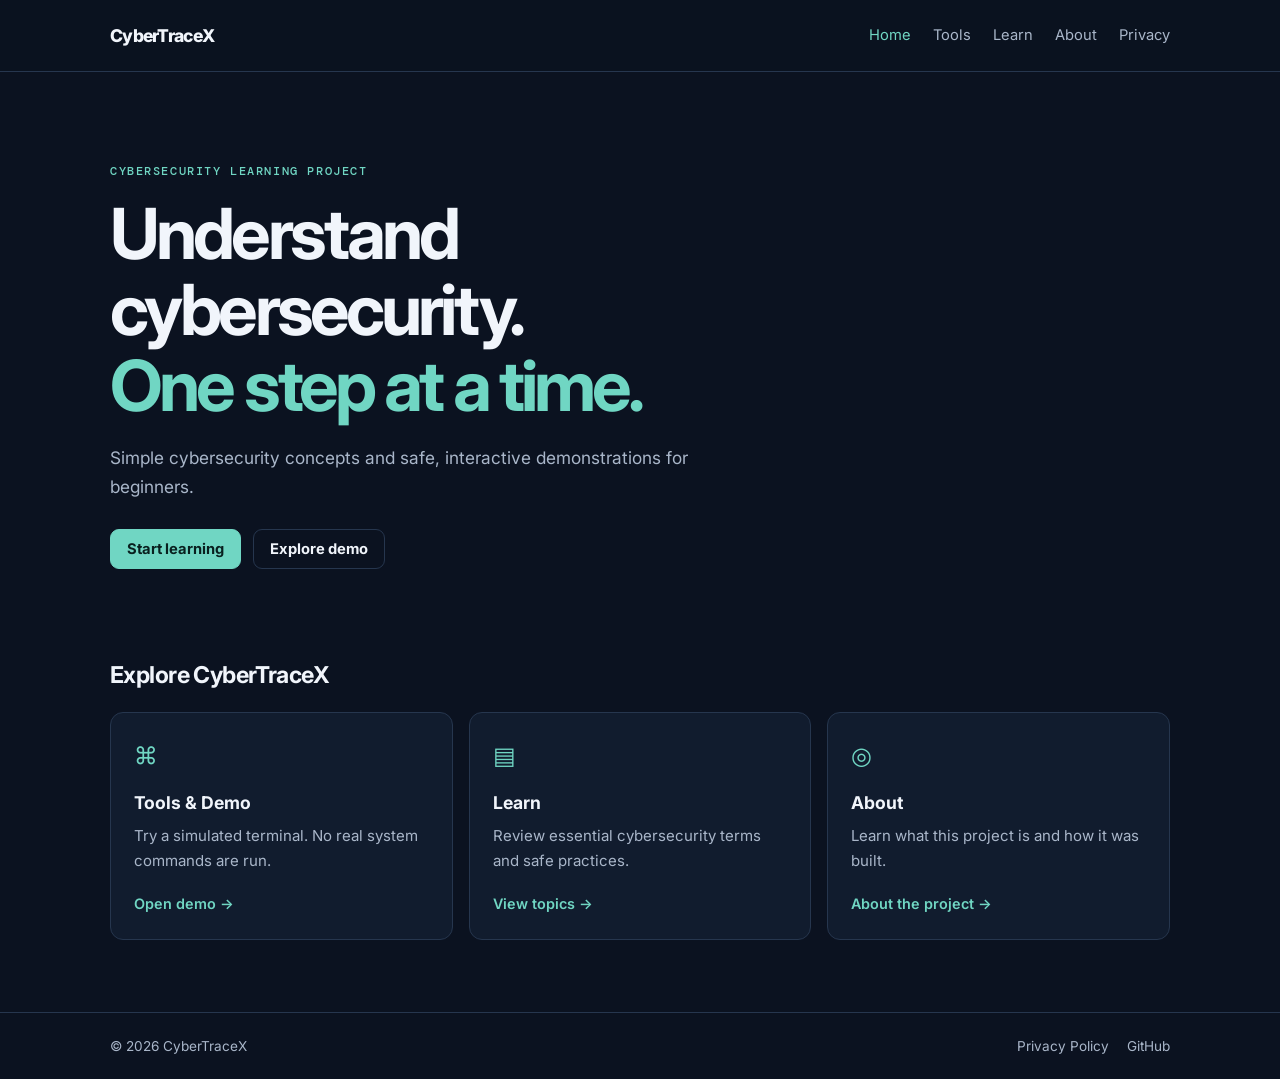
==== commit 717c9d28: "Add files via upload" ====
--- a/index.html
+++ b/index.html
@@ -1,1368 +1,64 @@
-
-<!DOCTYPE html>
-<html lang="en">
-<head>
-  <meta charset="UTF-8">
-  <meta name="viewport" content="width=device-width, initial-scale=1.0">
-
-  <title>CyberTraceX | Explore Network Security</title>
-
-  <meta name="description" content="Explore network security concepts, simulated network activity, and interactive security logs with CyberTraceX, a cybersecurity learning project.">
-
-  <meta name="theme-color" content="#0b0f19">
-
-  <link rel="preconnect" href="https://fonts.googleapis.com">
-  <link rel="preconnect" href="https://fonts.gstatic.com" crossorigin>
-  <link href="https://fonts.googleapis.com/css2?family=Inter:wght@400;500;600;700;800&family=JetBrains+Mono:wght@400;500;600&display=swap" rel="stylesheet">
-
-  <style>
-    :root {
-      --bg: #0b0f19;
-      --surface: #111827;
-      --surface-light: #151e2e;
-      --border: #253248;
-      --text: #f1f5f9;
-      --muted: #a8b4c7;
-      --orange: #ff7a18;
-      --purple: #b78aff;
-      --green: #66e3a5;
-      --radius: 16px;
-      --max-width: 1160px;
-    }
-
-    * {
-      box-sizing: border-box;
-      margin: 0;
-      padding: 0;
-    }
-
-    html {
-      scroll-behavior: smooth;
-      scroll-padding-top: 90px;
-    }
-
-    body {
-      font-family: "Inter", sans-serif;
-      background: var(--bg);
-      color: var(--text);
-      line-height: 1.7;
-    }
-
-    body, button, a {
-      -webkit-tap-highlight-color: transparent;
-    }
-
-    a {
-      color: inherit;
-      text-decoration: none;
-    }
-
-    button {
-      font: inherit;
-    }
-
-    button:focus-visible,
-    a:focus-visible {
-      outline: 2px solid var(--orange);
-      outline-offset: 4px;
-    }
-
-    .container {
-      width: min(var(--max-width), calc(100% - 40px));
-      margin: 0 auto;
-    }
-
-    .section {
-      padding: 88px 0;
-      border-bottom: 1px solid rgba(148, 163, 184, 0.12);
-    }
-
-    .section-heading {
-      max-width: 690px;
-      margin-bottom: 34px;
-    }
-
-    .eyebrow {
-      display: inline-block;
-      color: var(--orange);
-      font-size: 0.78rem;
-      font-weight: 700;
-      letter-spacing: 2px;
-      text-transform: uppercase;
-      margin-bottom: 12px;
-    }
-
-    h1, h2, h3 {
-      line-height: 1.2;
-      letter-spacing: -0.035em;
-    }
-
-    h1 {
-      font-size: clamp(2.5rem, 6vw, 4.6rem);
-      font-weight: 800;
-    }
-
-    h2 {
-      font-size: clamp(1.8rem, 4vw, 2.5rem);
-      margin-bottom: 14px;
-    }
-
-    h3 {
-      font-size: 1.2rem;
-      margin-bottom: 10px;
-    }
-
-    p {
-      color: var(--muted);
-    }
-
-    .accent {
-      color: var(--orange);
-    }
-
-    .purple {
-      color: var(--purple);
-    }
-
-    /* Navigation */
-
-    .navbar {
-      position: sticky;
-      top: 0;
-      z-index: 100;
-      background: rgba(11, 15, 25, 0.94);
-      backdrop-filter: blur(16px);
-      border-bottom: 1px solid var(--border);
-    }
-
-    .nav-inner {
-      min-height: 76px;
-      display: flex;
-      align-items: center;
-      justify-content: space-between;
-      gap: 24px;
-    }
-
-    .brand {
-      display: inline-flex;
-      align-items: center;
-      gap: 12px;
-      font-size: 1.35rem;
-      font-weight: 800;
-      white-space: nowrap;
-    }
-
-    .brand-icon {
-      width: 42px;
-      height: 42px;
-      display: grid;
-      place-items: center;
-      border: 1px solid rgba(255, 122, 24, 0.45);
-      border-radius: 14px;
-      color: var(--orange);
-      background: rgba(255, 122, 24, 0.08);
-      font-size: 1.4rem;
-    }
-
-    .brand span:last-child span {
-      color: var(--orange);
-    }
-
-    .nav-links {
-      display: flex;
-      align-items: center;
-      gap: 25px;
-    }
-
-    .nav-links a {
-      color: var(--muted);
-      font-size: 0.88rem;
-      transition: color 0.2s;
-    }
-
-    .nav-links a:hover {
-      color: var(--orange);
-    }
-
-    .menu-toggle {
-      display: none;
-      background: transparent;
-      color: var(--text);
-      border: 1px solid var(--border);
-      border-radius: 9px;
-      padding: 7px 12px;
-      cursor: pointer;
-    }
-
-    /* Hero */
-
-    .hero {
-      padding: 94px 0 82px;
-      position: relative;
-      overflow: hidden;
-      background:
-        radial-gradient(ellipse at 85% 20%, rgba(112, 70, 180, 0.13), transparent 36%),
-        radial-gradient(ellipse at 10% 80%, rgba(255, 122, 24, 0.08), transparent 32%);
-    }
-
-    .hero-grid {
-      display: grid;
-      grid-template-columns: 1.08fr 0.92fr;
-      align-items: center;
-      gap: 54px;
-    }
-
-    .hero-copy p {
-      margin-top: 23px;
-      max-width: 600px;
-      font-size: 1.04rem;
-    }
-
-    .hero-actions {
-      display: flex;
-      flex-wrap: wrap;
-      gap: 13px;
-      margin-top: 30px;
-    }
-
-    .button {
-      display: inline-flex;
-      justify-content: center;
-      align-items: center;
-      gap: 9px;
-      border: 1px solid transparent;
-      border-radius: 10px;
-      padding: 12px 19px;
-      font-weight: 700;
-      font-size: 0.92rem;
-      transition: transform 0.2s, background 0.2s;
-      cursor: pointer;
-    }
-
-    .button:hover {
-      transform: translateY(-2px);
-    }
-
-    .button-primary {
-      background: var(--orange);
-      color: #17100a;
-    }
-
-    .button-primary:hover {
-      background: #ff994b;
-    }
-
-    .button-secondary {
-      border-color: var(--border);
-      background: rgba(255,255,255,0.025);
-      color: var(--text);
-    }
-
-    .button-secondary:hover {
-      background: var(--surface-light);
-    }
-
-    .hero-tags {
-      display: flex;
-      flex-wrap: wrap;
-      gap: 9px;
-      margin-top: 30px;
-    }
-
-    .tag {
-      display: inline-flex;
-      align-items: center;
-      gap: 7px;
-      border: 1px solid var(--border);
-      border-radius: 999px;
-      padding: 7px 12px;
-      color: #d1d9e7;
-      font-size: 0.78rem;
-    }
-
-    .tag-dot {
-      width: 7px;
-      height: 7px;
-      border-radius: 50%;
-      background: var(--green);
-    }
-
-    /* Dashboard preview */
-
-    .dashboard {
-      border: 1px solid #35425a;
-      border-radius: var(--radius);
-      background: #0d1422;
-      overflow: hidden;
-      box-shadow: 0 22px 70px rgba(0,0,0,0.28);
-    }
-
-    .dashboard-top {
-      display: flex;
-      justify-content: space-between;
-      align-items: center;
-      padding: 15px 17px;
-      border-bottom: 1px solid var(--border);
-      background: #121b2b;
-    }
-
-    .window-dots {
-      display: flex;
-      gap: 6px;
-    }
-
-    .window-dots span {
-      width: 9px;
-      height: 9px;
-      border-radius: 50%;
-      background: #ff625c;
-    }
-
-    .window-dots span:nth-child(2) {
-      background: #ffbd44;
-    }
-
-    .window-dots span:nth-child(3) {
-      background: #39cf7a;
-    }
-
-    .dashboard-label {
-      color: var(--muted);
-      font-size: 0.74rem;
-      font-family: "JetBrains Mono", monospace;
-    }
-
-    .dashboard-content {
-      padding: 20px;
-    }
-
-    .dashboard-title {
-      display: flex;
-      align-items: center;
-      justify-content: space-between;
-      gap: 12px;
-      margin-bottom: 17px;
-    }
-
-    .dashboard-title h3 {
-      margin: 0;
-      font-size: 1rem;
-    }
-
-    .demo-label {
-      border: 1px solid rgba(255, 122, 24, 0.3);
-      background: rgba(255, 122, 24, 0.08);
-      color: #ffb274;
-      border-radius: 6px;
-      padding: 4px 8px;
-      font-size: 0.68rem;
-      font-weight: 700;
-    }
-
-    .stat-grid {
-      display: grid;
-      grid-template-columns: repeat(2, minmax(0, 1fr));
-      gap: 12px;
-    }
-
-    .stat-card {
-      padding: 16px;
-      border: 1px solid var(--border);
-      border-radius: 12px;
-      background: #111a2a;
-    }
-
-    .stat-card .stat-label {
-      display: block;
-      font-size: 0.76rem;
-      color: var(--muted);
-      margin-bottom: 7px;
-    }
-
-    .stat-card strong {
-      display: block;
-      font-size: 1.45rem;
-    }
-
-    .stat-card small {
-      color: var(--green);
-      font-size: 0.72rem;
-    }
-
-    .activity-panel {
-      margin-top: 14px;
-      padding: 15px;
-      border: 1px solid var(--border);
-      border-radius: 12px;
-    }
-
-    .activity-panel h3 {
-      font-size: 0.88rem;
-      margin-bottom: 13px;
-    }
-
-    .activity-line {
-      display: flex;
-      align-items: center;
-      gap: 10px;
-      margin-top: 11px;
-      font-size: 0.78rem;
-      color: #d1d9e7;
-    }
-
-    .activity-line span:first-child {
-      width: 8px;
-      height: 8px;
-      flex-shrink: 0;
-      border-radius: 50%;
-      background: var(--purple);
-    }
-
-    .activity-line:nth-child(3) span:first-child {
-      background: var(--orange);
-    }
-
-    .activity-line:nth-child(4) span:first-child {
-      background: var(--green);
-    }
-
-    /* Features */
-
-    .feature-grid {
-      display: grid;
-      grid-template-columns: repeat(3, minmax(0, 1fr));
-      gap: 20px;
-    }
-
-    .card {
-      padding: 25px;
-      border: 1px solid var(--border);
-      border-radius: var(--radius);
-      background: linear-gradient(145deg, #111827, #0d1420);
-      transition: transform 0.25s, border-color 0.25s;
-    }
-
-    .card:hover {
-      transform: translateY(-4px);
-      border-color: rgba(255, 122, 24, 0.5);
-    }
-
-    .card-icon {
-      width: 52px;
-      height: 52px;
-      display: grid;
-      place-items: center;
-      border-radius: 14px;
-      background: rgba(255, 122, 24, 0.09);
-      color: var(--orange);
-      font-size: 1.55rem;
-      margin-bottom: 21px;
-    }
-
-    .card:nth-child(2) .card-icon {
-      color: var(--purple);
-      background: rgba(183, 138, 255, 0.1);
-    }
-
-    .card p {
-      font-size: 0.92rem;
-    }
-
-    .card-link {
-      display: inline-block;
-      margin-top: 19px;
-      color: var(--orange);
-      font-weight: 600;
-      font-size: 0.87rem;
-    }
-
-    /* Terminal */
-
-    .terminal {
-      overflow: hidden;
-      border: 1px solid #344158;
-      border-radius: 14px;
-      background: #080d15;
-    }
-
-    .terminal-body {
-      padding: 22px;
-      font-family: "JetBrains Mono", monospace;
-      font-size: 0.82rem;
-    }
-
-    .terminal-line {
-      overflow-wrap: anywhere;
-      margin-bottom: 10px;
-      color: #c4cfdf;
-    }
-
-    .terminal-green {
-      color: var(--green);
-    }
-
-    .terminal-orange {
-      color: #ffb36b;
-    }
-
-    .terminal-purple {
-      color: var(--purple);
-    }
-
-    .terminal-muted {
-      color: #8795aa;
-    }
-
-    .terminal-controls {
-      display: flex;
-      flex-wrap: wrap;
-      gap: 10px;
-      padding: 0 22px 20px;
-    }
-
-    /* Two-column information areas */
-
-    .two-column {
-      display: grid;
-      grid-template-columns: repeat(2, minmax(0, 1fr));
-      gap: 24px;
-      align-items: start;
-    }
-
-    .info-panel {
-      border: 1px solid var(--border);
-      background: var(--surface);
-      padding: 26px;
-      border-radius: var(--radius);
-    }
-
-    .info-panel p + p {
-      margin-top: 13px;
-    }
-
-    .check-list {
-      list-style: none;
-      margin-top: 20px;
-    }
-
-    .check-list li {
-      display: flex;
-      gap: 11px;
-      margin-top: 13px;
-      color: #d5ddeb;
-      font-size: 0.92rem;
-    }
-
-    .check-list li::before {
-      content: "✓";
-      color: var(--green);
-      font-weight: 800;
-    }
-
-    /* About */
-
-    .about-box {
-      display: grid;
-      grid-template-columns: 0.75fr 1.25fr;
-      gap: 40px;
-      padding: 35px;
-      border: 1px solid var(--border);
-      border-radius: 20px;
-      background:
-        radial-gradient(ellipse at top left, rgba(255,122,24,0.08), transparent 50%),
-        var(--surface);
-    }
-
-    .about-label {
-      color: var(--orange);
-      font-family: "JetBrains Mono", monospace;
-      font-size: 0.8rem;
-    }
-
-    .about-copy p + p {
-      margin-top: 15px;
-    }
-
-    /* Contact */
-
-    .contact-grid {
-      display: grid;
-      grid-template-columns: repeat(3, minmax(0, 1fr));
-      gap: 16px;
-    }
-
-    .contact-link {
-      display: flex;
-      flex-direction: column;
-      gap: 8px;
-      padding: 22px;
-      border: 1px solid var(--border);
-      border-radius: 13px;
-      background: var(--surface);
-      transition: border-color 0.2s, transform 0.2s;
-    }
-
-    .contact-link:hover {
-      border-color: var(--orange);
-      transform: translateY(-3px);
-    }
-
-    .contact-icon {
-      font-size: 1.6rem;
-      color: var(--orange);
-    }
-
-    .contact-link strong {
-      font-size: 0.96rem;
-    }
-
-    .contact-link span:last-child {
-      color: var(--muted);
-      font-size: 0.82rem;
-      overflow-wrap: anywhere;
-    }
-
-    /* Privacy policy */
-
-    .privacy-box {
-      max-width: 850px;
-      padding: 30px;
-      border: 1px solid var(--border);
-      border-radius: var(--radius);
-      background: var(--surface);
-    }
-
-    .privacy-box h3 {
-      margin-top: 23px;
-    }
-
-    .privacy-box h3:first-child {
-      margin-top: 0;
-    }
-
-    .privacy-box p {
-      font-size: 0.93rem;
-    }
-
-    .privacy-updated {
-      font-size: 0.78rem;
-      color: var(--orange);
-      margin-bottom: 20px;
-    }
-
-    /* Footer */
-
-    .footer {
-      padding: 35px 0;
-      background: #080c14;
-    }
-
-    .footer-top {
-      display: flex;
-      justify-content: space-between;
-      align-items: center;
-      gap: 25px;
-      flex-wrap: wrap;
-    }
-
-    .footer-brand p {
-      margin-top: 7px;
-      font-size: 0.83rem;
-    }
-
-    .footer-links {
-      display: flex;
-      flex-wrap: wrap;
-      gap: 18px;
-    }
-
-    .footer-links a {
-      color: var(--muted);
-      font-size: 0.83rem;
-    }
-
-    .footer-links a:hover {
-      color: var(--orange);
-    }
-
-    .footer-bottom {
-      border-top: 1px solid var(--border);
-      padding-top: 20px;
-      margin-top: 27px;
-      display: flex;
-      justify-content: space-between;
-      gap: 15px;
-      flex-wrap: wrap;
-      color: #8795aa;
-      font-size: 0.78rem;
-    }
-
-    .notice {
-      color: #aeb8c8;
-      font-size: 0.8rem;
-      margin-top: 16px;
-    }
-
-    /* Responsive design */
-
-    @media (max-width: 900px) {
-      .hero-grid {
-        grid-template-columns: 1fr;
-        gap: 38px;
-      }
-
-      .dashboard {
-        max-width: 650px;
-      }
-
-      .feature-grid {
-        grid-template-columns: repeat(2, minmax(0, 1fr));
-      }
-
-      .about-box {
-        grid-template-columns: 1fr;
-        gap: 20px;
-      }
-    }
-
-    @media (max-width: 680px) {
-      .container {
-        width: min(100% - 30px, var(--max-width));
-      }
-
-      .section {
-        padding: 64px 0;
-      }
-
-      .nav-inner {
-        min-height: 68px;
-      }
-
-      .brand {
-        font-size: 1.15rem;
-      }
-
-      .brand-icon {
-        width: 37px;
-        height: 37px;
-      }
-
-      .menu-toggle {
-        display: inline-flex;
-      }
-
-      .nav-links {
-        display: none;
-        position: absolute;
-        top: 68px;
-        left: 0;
-        right: 0;
-        padding: 20px;
-        flex-direction: column;
-        align-items: stretch;
-        gap: 0;
-        background: #0d1420;
-        border-bottom: 1px solid var(--border);
-      }
-
-      .nav-links.open {
-        display: flex;
-      }
-
-      .nav-links a {
-        padding: 12px 4px;
-        border-bottom: 1px solid rgba(148,163,184,0.1);
-      }
-
-      .hero {
-        padding: 66px 0 60px;
-      }
-
-      .hero-copy p {
-        font-size: 0.96rem;
-      }
-
-      .feature-grid,
-      .two-column,
-      .contact-grid {
-        grid-template-columns: 1fr;
-      }
-
-      .card {
-        padding: 22px;
-      }
-
-      .dashboard-content {
-        padding: 14px;
-      }
-
-      .stat-card {
-        padding: 12px;
-      }
-
-      .terminal-body {
-        padding: 17px;
-        font-size: 0.73rem;
-      }
-
-      .terminal-controls {
-        padding: 0 17px 17px;
-      }
-
-      .about-box,
-      .info-panel,
-      .privacy-box {
-        padding: 22px;
-      }
-
-      .footer-top {
-        align-items: flex-start;
-        flex-direction: column;
-      }
-
-      .footer-bottom {
-        flex-direction: column;
-      }
-    }
-
-    @media (prefers-reduced-motion: reduce) {
-      html {
-        scroll-behavior: auto;
-      }
-
-      *, *::before, *::after {
-        animation-duration: 0.01ms !important;
-        transition-duration: 0.01ms !important;
-      }
-    }
-  </style>
-</head>
-
-<body>
-
-  <!-- Navigation -->
-  <header class="navbar">
-    <div class="container nav-inner">
-
-      <a class="brand" href="#home" aria-label="CyberTraceX home">
-        <span class="brand-icon" aria-hidden="true">◉</span>
-        <span>CyberTrace<span>X</span></span>
-      </a>
-
-      <button class="menu-toggle" id="menuToggle"
-              aria-expanded="false" aria-controls="navLinks"
-              aria-label="Open navigation menu">
-        ☰ Menu
-      </button>
-
-      <nav class="nav-links" id="navLinks" aria-label="Main navigation">
-        <a href="#home">Home</a>
-        <a href="#features">Features</a>
-        <a href="#terminal">ThreatLogs</a>
-        <a href="#about">About</a>
-        <a href="#contact">Contact</a>
-      </nav>
-
-    </div>
-  </header>
-
-  <main>
-
-    <!-- Hero -->
-    <section class="hero" id="home">
-      <div class="container hero-grid">
-
-        <div class="hero-copy">
-          <span class="eyebrow">Cybersecurity Learning Project</span>
-
-          <h1>
-            Explore Network Security.
-            <span class="accent">Understand the Signals.</span>
-          </h1>
-
-          <p>
-            Discover network-security concepts, explore sample security
-            events, and understand terminal-style logs through a simple,
-            interactive cybersecurity dashboard.
-          </p>
-
-          <div class="hero-actions">
-            <a class="button button-primary" href="#terminal">
-              Explore ThreatLogs <span aria-hidden="true">→</span>
-            </a>
-
-            <a class="button button-secondary" href="#about">
-              About This Project
-            </a>
-          </div>
-
-          <div class="hero-tags">
-            <span class="tag"><span class="tag-dot"></span> Demo Mode</span>
-            <span class="tag">Network Concepts</span>
-            <span class="tag">Interactive Logs</span>
-          </div>
-        </div>
-
-        <!-- Dashboard illustration: no image file required -->
-        <div class="dashboard" aria-label="Illustrative cybersecurity dashboard">
-          <div class="dashboard-top">
-            <div class="window-dots" aria-hidden="true">
-              <span></span><span></span><span></span>
-            </div>
-            <span class="dashboard-label">CYBERTRACEX / DEMO</span>
-          </div>
-
-          <div class="dashboard-content">
-
-            <div class="dashboard-title">
-              <h3>Network Activity Overview</h3>
-              <span class="demo-label">SIMULATED DATA</span>
-            </div>
-
-            <div class="stat-grid">
-              <div class="stat-card">
-                <span class="stat-label">Sample Events</span>
-                <strong>024</strong>
-                <small>Demo dataset</small>
-              </div>
-
-              <div class="stat-card">
-                <span class="stat-label">Monitoring Mode</span>
-                <strong class="purple">Demo</strong>
-                <small>Illustrative only</small>
-              </div>
-
-              <div class="stat-card">
-                <span class="stat-label">Network Status</span>
-                <strong>Example</strong>
-                <small>Not live monitoring</small>
-              </div>
-
-              <div class="stat-card">
-                <span class="stat-label">Security Logs</span>
-                <strong>Ready</strong>
-                <small>Sample output</small>
-              </div>
-            </div>
-
-            <div class="activity-panel">
-              <h3>Recent Sample Events</h3>
-
-              <div class="activity-line">
-                <span></span>
-                <span>Example network event loaded</span>
-              </div>
-
-              <div class="activity-line">
-                <span></span>
-                <span>Sample security log displayed</span>
-              </div>
-
-              <div class="activity-line">
-                <span></span>
-                <span>Demo environment ready</span>
-              </div>
-            </div>
-
-          </div>
-        </div>
-
-      </div>
-    </section>
-
-    <!-- Features -->
-    <section class="section" id="features">
-      <div class="container">
-
-        <div class="section-heading">
-          <span class="eyebrow">Explore the Project</span>
-          <h2>Cybersecurity, Made <span class="accent">Easier to Explore.</span></h2>
-          <p>
-            Explore different security topics through simple descriptions,
-            visual examples, and an interactive front-end experience.
-          </p>
-        </div>
-
-        <div class="feature-grid">
-
-          <article class="card">
-            <div class="card-icon" aria-hidden="true">⌕</div>
-            <h3>Pocket CyberSpy</h3>
-            <p>
-              Explore endpoint-security concepts and learn why understanding
-              devices and their activity matters.
-            </p>
-            <a class="card-link" href="#learning">Explore concepts →</a>
-          </article>
-
-          <article class="card">
-            <div class="card-icon" aria-hidden="true">⌁</div>
-            <h3>CyberTrap WiFi</h3>
-            <p>
-              Learn about wireless security, suspicious access points,
-              and common Wi-Fi security risks.
-            </p>
-            <a class="card-link" href="#learning">Explore concepts →</a>
-          </article>
-
-          <article class="card">
-            <div class="card-icon" aria-hidden="true">◇</div>
-            <h3>CyberVault Protocols</h3>
-            <p>
-              Discover introductory concepts related to encryption,
-              secure communication, and security protocols.
-            </p>
-            <a class="card-link" href="#learning">Explore concepts →</a>
-          </article>
-
-        </div>
-      </div>
-    </section>
-
-    <!-- Terminal -->
-    <section class="section" id="terminal">
-      <div class="container">
-
-        <div class="section-heading">
-          <span class="eyebrow">Try the Demo</span>
-          <h2>Interactive <span class="accent">ThreatLogs.</span></h2>
-          <p>
-            See how terminal-style security logs can be displayed.
-            The messages below are examples, not results from a real scan.
-          </p>
-        </div>
-
-        <div class="terminal">
-          <div class="dashboard-top">
-            <div class="window-dots" aria-hidden="true">
-              <span></span><span></span><span></span>
-            </div>
-            <span class="dashboard-label">cybertracex — sample terminal</span>
-          </div>
-
-          <div class="terminal-body" id="terminalOutput"
-               role="log" aria-live="polite" aria-label="Simulated terminal logs">
-            <div class="terminal-line terminal-green">$ cybertracex --demo</div>
-            <div class="terminal-line terminal-muted">Starting cybersecurity interface demo...</div>
-            <div class="terminal-line terminal-green">[INFO] Demo environment ready.</div>
-            <div class="terminal-line terminal-orange">[SAMPLE] Example network event loaded.</div>
-            <div class="terminal-line terminal-purple">[LOG] Illustrative security event displayed.</div>
-            <div class="terminal-line terminal-green">[DONE] No live network scan was performed.</div>
-          </div>
-
-          <div class="terminal-controls">
-            <button class="button button-primary" id="runDemo">
-              Run Demo Again ↻
-            </button>
-
-            <button class="button button-secondary" id="clearLogs">
-              Clear Logs
-            </button>
-          </div>
-        </div>
-
-        <p class="notice">
-          Educational demonstration only. This terminal does not execute
-          operating-system commands or inspect real network traffic.
-        </p>
-
-      </div>
-    </section>
-
-    <!-- Learning -->
-    <section class="section" id="learning">
-      <div class="container two-column">
-
-        <div class="info-panel">
-          <span class="eyebrow">What You Can Explore</span>
-          <h2>Learn the <span class="accent">Basics.</span></h2>
-          <p>
-            CyberTraceX introduces ideas that can help beginners understand
-            common network-security terminology.
-          </p>
-
-          <ul class="check-list">
-            <li>What network logs represent</li>
-            <li>Why suspicious activity deserves attention</li>
-            <li>How encryption supports secure communication</li>
-            <li>Why wireless networks need appropriate protection</li>
-            <li>How dashboards can present technical information</li>
-          </ul>
-        </div>
-
-        <div class="info-panel">
-          <span class="eyebrow">Project Highlights</span>
-          <h2>Built for <span class="purple">Learning.</span></h2>
-          <p>
-            The website uses straightforward front-end technologies to
-            present information in an organized and responsive layout.
-          </p>
-
-          <ul class="check-list">
-            <li>HTML5 for page structure</li>
-            <li>CSS3 for layout and visual styling</li>
-            <li>JavaScript for interactive demo controls</li>
-            <li>Responsive layouts for different screen sizes</li>
-            <li>No additional package installation required</li>
-          </ul>
-        </div>
-
-      </div>
-    </section>
-
-    <!-- About -->
-    <section class="section" id="about">
-      <div class="container">
-
-        <div class="about-box">
-          <div>
-            <span class="eyebrow">About the Project</span>
-            <h2>A Small Project with a <span class="accent">Clear Purpose.</span></h2>
-            <p class="about-label">DESIGNED TO LEARN AND EXPLORE</p>
-          </div>
-
-          <div class="about-copy">
-            <p>
-              CyberTraceX is a personal front-end project created to explore
-              cybersecurity concepts through a simple, interactive website.
-            </p>
-
-            <p>
-              It brings together sample network activity, simulated security
-              logs, and introductory security topics in one place.
-            </p>
-
-            <p>
-              The website is built with HTML5, CSS3, and JavaScript. Its
-              purpose is to make security-related information easier to
-              explore while developing practical web-development skills.
-            </p>
-
-            <p>
-              CyberTraceX is a learning and demonstration project, not a
-              professional network-monitoring product.
-            </p>
-
-            <p><strong>Created by Arusham Tahir.</strong></p>
-          </div>
-        </div>
-
-      </div>
-    </section>
-
-    <!-- Contact -->
-    <section class="section" id="contact">
-      <div class="container">
-
-        <div class="section-heading">
-          <span class="eyebrow">Get in Touch</span>
-          <h2>Connect & <span class="accent">Explore.</span></h2>
-          <p>
-            Visit my projects or connect with me through the links below.
-          </p>
-        </div>
-
-        <div class="contact-grid">
-
-          <a class="contact-link"
-             href="https://github.com/arusham-tahir"
-             target="_blank" rel="noopener noreferrer">
-            <span class="contact-icon" aria-hidden="true">⌘</span>
-            <strong>GitHub</strong>
-            <span>Explore my repositories →</span>
-          </a>
-
-          <a class="contact-link"
-             href="https://arusham-tahir.github.io/cyberfunnel"
-             target="_blank" rel="noopener noreferrer">
-            <span class="contact-icon" aria-hidden="true">↗</span>
-            <strong>CyberFunnel</strong>
-            <span>Explore my other project →</span>
-          </a>
-
-          <a class="contact-link"
-             href="https://www.linkedin.com/in/arusham-tahir-202a54429/"
-             target="_blank" rel="noopener noreferrer"
-             id="linkedinLink">
-            <span class="contact-icon" aria-hidden="true">in</span>
-            <strong>LinkedIn</strong>
-            <span>Connect professionally →</span>
-          </a>
-
-          <a class="contact-link"
-             href="mailto:arushamtahir@gmail.com"
-             id="emailLink">
-            <span class="contact-icon" aria-hidden="true">✉</span>
-            <strong>Email</strong>
-            <span>Get in touch →</span>
-          </a>
-
-        </div>
-
-
-      </div>
-    </section>
-
-    <!-- Privacy Policy -->
-    <section class="section" id="privacy">
-      <div class="container">
-
-        <div class="section-heading">
-          <span class="eyebrow">Privacy & Transparency</span>
-          <h2>Privacy <span class="accent">Policy.</span></h2>
-          <p>
-            This policy explains the basic privacy considerations for this
-            demonstration website.
-          </p>
-        </div>
-
-        <div class="privacy-box">
-
-          <p class="privacy-updated">Last updated: October 2026</p>
-
-          <h3>1. Information Collection</h3>
-          <p>
-            CyberTraceX does not include a custom account system or a
-            data-submission form in this version. Its simulated dashboard
-            and terminal do not intentionally collect personal information.
-          </p>
-
-          <h3>2. Network Activity</h3>
-          <p>
-            The terminal displays sample messages for demonstration.
-            It does not perform live packet capture, scan devices, or
-            transmit the displayed sample logs to a monitoring service.
-          </p>
-
-          <h3>3. Hosting and External Resources</h3>
-          <p>
-            This website is hosted on Vercel. The hosting provider may
-            process technical information associated with website requests
-            under its own privacy practices. Google Fonts is used to load
-            typography and may receive technical request information when
-            fonts are requested.
-          </p>
-
-          <h3>4. Cookies and Analytics</h3>
-          <p>
-            This version does not intentionally add analytics or advertising
-            trackers. Hosting infrastructure or external services may have
-            their own technical processing practices.
-          </p>
-
-          <h3>5. Changes to This Policy</h3>
-          <p>
-            This policy may be updated if the website adds new features,
-            forms, analytics, or other services that change how information
-            is processed.
-          </p>
-
-          <h3>6. Contact</h3>
-          <p>
-            For questions about CyberTraceX, use the contact links provided
-            in the section above.
-          </p>
-
-        </div>
-      </div>
-    </section>
-
-  </main>
-
-  <!-- Footer -->
-  <footer class="footer">
-    <div class="container">
-
-      <div class="footer-top">
-        <div class="footer-brand">
-          <a class="brand" href="#home">
-            <span class="brand-icon" aria-hidden="true">◉</span>
-            <span>CyberTrace<span>X</span></span>
-          </a>
-          <p>Explore. Learn. Build.</p>
-        </div>
-
-        <nav class="footer-links" aria-label="Footer navigation">
-          <a href="#home">Home</a>
-          <a href="#features">Features</a>
-          <a href="#about">About</a>
-          <a href="#contact">Contact</a>
-          <a href="#privacy">Privacy Policy</a>
-          <a href="https://github.com/arusham-tahir"
-             target="_blank" rel="noopener noreferrer">GitHub ↗</a>
-        </nav>
-      </div>
-
-      <div class="footer-bottom">
-        <span>© <span id="currentYear">2026</span> CyberTraceX</span>
-        <span>Built as a cybersecurity learning project.</span>
-      </div>
-
-    </div>
-  </footer>
-
-  <script>
-    // Mobile navigation
-    const menuToggle = document.getElementById("menuToggle");
-    const navLinks = document.getElementById("navLinks");
-
-    menuToggle.addEventListener("click", () => {
-      const isOpen = navLinks.classList.toggle("open");
-
-      menuToggle.setAttribute("aria-expanded", String(isOpen));
-      menuToggle.setAttribute(
-        "aria-label",
-        isOpen ? "Close navigation menu" : "Open navigation menu"
-      );
-    });
-
-    // Close the mobile menu after choosing a section
-    navLinks.querySelectorAll("a").forEach((link) => {
-      link.addEventListener("click", () => {
-        navLinks.classList.remove("open");
-        menuToggle.setAttribute("aria-expanded", "false");
-        menuToggle.setAttribute("aria-label", "Open navigation menu");
-      });
-    });
-
-    // Simulated terminal messages
-    const terminalOutput = document.getElementById("terminalOutput");
-
-    const demoMessages = [
-      ["terminal-green", "$ cybertracex --demo"],
-      ["terminal-muted", "Starting cybersecurity interface demo..."],
-      ["terminal-green", "[INFO] Demo environment ready."],
-      ["terminal-orange", "[SAMPLE] Example network event loaded."],
-      ["terminal-purple", "[LOG] Illustrative security event displayed."],
-      ["terminal-green", "[DONE] No live network scan was performed."]
-    ];
-
-    function addTerminalLine(className, message) {
-      const line = document.createElement("div");
-      line.className = "terminal-line " + className;
-      line.textContent = message;
-      terminalOutput.appendChild(line);
-    }
-
-    document.getElementById("runDemo").addEventListener("click", () => {
-      terminalOutput.replaceChildren();
-
-      demoMessages.forEach(([className, message]) => {
-        addTerminalLine(className, message);
-      });
-    });
-
-    document.getElementById("clearLogs").addEventListener("click", () => {
-      terminalOutput.replaceChildren();
-
-      addTerminalLine("terminal-muted", "Demo logs cleared.");
-      addTerminalLine("terminal-green", "Click 'Run Demo Again' to display sample logs.");
-    });
-
-    // Current year
-    document.getElementById("currentYear").textContent =
-      new Date().getFullYear();
-  </script>
-
-</body>
-</html>
+<!doctype html>
+<html lang="en">
+<head>
+  <meta charset="utf-8">
+  <meta name="viewport" content="width=device-width, initial-scale=1">
+  <title>CyberTraceX | Home</title>
+  <link rel="stylesheet" href="style.css">
+  <script src="script.js" defer></script>
+</head>
+<body>
+<header class="site-header">
+  <a class="brand" href="index.html">CyberTraceX</a>
+  <button class="menu-toggle" aria-label="Toggle navigation" aria-expanded="false">Menu</button>
+  <nav class="nav">
+    <a class="active" href="index.html">Home</a>
+    <a href="tools.html">Tools</a>
+    <a href="learn.html">Learn</a>
+    <a href="about.html">About</a>
+    <a href="privacy.html">Privacy</a>
+  </nav>
+</header>
+
+<main class="container">
+  <section class="hero">
+    <p class="eyebrow">CYBERSECURITY LEARNING PROJECT</p>
+    <h1>Understand cybersecurity.<br><span>One step at a time.</span></h1>
+    <p class="intro">Simple cybersecurity concepts and safe, interactive demonstrations for beginners.</p>
+    <div class="actions">
+      <a class="button" href="learn.html">Start learning</a>
+      <a class="button button-secondary" href="tools.html">Explore demo</a>
+    </div>
+  </section>
+
+  <section class="section">
+    <h2>Explore CyberTraceX</h2>
+    <div class="cards">
+      <a class="card" href="tools.html">
+        <span class="card-icon">⌘</span>
+        <h3>Tools & Demo</h3>
+        <p>Try a simulated terminal. No real system commands are run.</p>
+        <span class="card-link">Open demo →</span>
+      </a>
+      <a class="card" href="learn.html">
+        <span class="card-icon">▤</span>
+        <h3>Learn</h3>
+        <p>Review essential cybersecurity terms and safe practices.</p>
+        <span class="card-link">View topics →</span>
+      </a>
+      <a class="card" href="about.html">
+        <span class="card-icon">◎</span>
+        <h3>About</h3>
+        <p>Learn what this project is and how it was built.</p>
+        <span class="card-link">About the project →</span>
+      </a>
+    </div>
+  </section>
+</main>
+
+<footer class="site-footer">
+  <span>© <span data-year></span> CyberTraceX</span>
+  <div><a href="privacy.html">Privacy Policy</a><a href="https://github.com/arusham-tahir" target="_blank" rel="noopener noreferrer">GitHub</a></div>
+</footer>
+</body>
+</html>
--- a/style.css
+++ b/style.css
@@ -0,0 +1,79 @@
+@import url('https://fonts.googleapis.com/css2?family=DM+Mono:wght@400;500&family=Inter:wght@400;500;600;700;800&display=swap');
+
+:root {
+  color-scheme: dark;
+  --bg: #0b1220;
+  --panel: #111c2e;
+  --panel-light: #16243a;
+  --text: #f1f5fb;
+  --muted: #a9b6c9;
+  --line: #26364e;
+  --accent: #70d6c3;
+  --accent-dark: #102e32;
+  --max: 1060px;
+}
+* { box-sizing: border-box; }
+html { scroll-behavior: smooth; }
+body { margin: 0; background: var(--bg); color: var(--text); font-family: Inter, Arial, sans-serif; line-height: 1.65; }
+a { color: var(--accent); text-decoration: none; }
+a:hover { text-decoration: underline; }
+.site-header { min-height: 72px; padding: 16px max(22px, calc((100% - var(--max))/2)); display: flex; align-items: center; justify-content: space-between; gap: 20px; border-bottom: 1px solid var(--line); background: rgba(11,18,32,.96); }
+.brand { font-size: 1.1rem; font-weight: 800; letter-spacing: -.04em; color: var(--text); white-space: nowrap; }
+.nav { display: flex; align-items: center; gap: 22px; }
+.nav a { color: var(--muted); font-size: .92rem; }
+.nav a.active, .nav a:hover { color: var(--accent); }
+.menu-toggle { display: none; border: 1px solid var(--line); background: var(--panel); color: var(--text); border-radius: 8px; padding: 7px 11px; }
+.container { width: min(var(--max), calc(100% - 40px)); margin: 0 auto; }
+.hero { padding: 90px 0 76px; max-width: 760px; }
+.eyebrow { color: var(--accent); font: 500 .76rem/1.5 "DM Mono", monospace; letter-spacing: .13em; text-transform: uppercase; margin: 0 0 16px; }
+h1 { margin: 0 0 20px; font-size: clamp(2.25rem, 6vw, 4.4rem); line-height: 1.08; letter-spacing: -.055em; }
+h1 span { color: var(--accent); }
+h2 { font-size: 1.45rem; line-height: 1.25; letter-spacing: -.025em; margin: 0 0 22px; }
+h3 { margin: 12px 0 7px; font-size: 1.1rem; }
+p { margin: 0 0 16px; }
+.intro { color: var(--muted); max-width: 650px; font-size: 1.08rem; }
+.actions { display: flex; flex-wrap: wrap; gap: 12px; margin-top: 28px; }
+.button { display: inline-flex; justify-content: center; align-items: center; border: 1px solid var(--accent); border-radius: 9px; background: var(--accent); color: #09201f; padding: 10px 16px; font: 700 .92rem Inter, sans-serif; cursor: pointer; }
+.button:hover { text-decoration: none; filter: brightness(1.06); }
+.button-secondary { background: transparent; color: var(--text); border-color: var(--line); }
+.section { padding: 16px 0 72px; }
+.cards { display: grid; grid-template-columns: repeat(3, 1fr); gap: 16px; }
+.card { display: block; padding: 23px; background: var(--panel); border: 1px solid var(--line); border-radius: 13px; color: var(--text); transition: border-color .15s, transform .15s; }
+.card:hover { border-color: var(--accent); transform: translateY(-2px); text-decoration: none; }
+.card p { color: var(--muted); font-size: .94rem; }
+.card-icon { color: var(--accent); font-size: 1.5rem; }
+.card-link { color: var(--accent); font-size: .9rem; font-weight: 600; }
+.page { padding-top: 62px; padding-bottom: 76px; min-height: calc(100vh - 150px); }
+.page h1 { font-size: clamp(2.1rem, 5vw, 3.3rem); }
+.page h2 { margin-top: 34px; }
+.narrow { max-width: 760px; margin-left: auto; margin-right: auto; }
+.topic-list { display: grid; gap: 12px; margin-top: 30px; }
+.topic { background: var(--panel); border: 1px solid var(--line); border-radius: 11px; padding: 17px 20px; }
+.topic summary { cursor: pointer; font-weight: 700; }
+.topic p { color: var(--muted); margin: 12px 0 0; }
+.simple-list { padding-left: 22px; color: var(--muted); }
+.simple-list li { margin: 7px 0; }
+.terminal { margin-top: 30px; background: #080e17; border: 1px solid var(--line); border-radius: 12px; overflow: hidden; }
+.terminal-top { display: flex; align-items: center; gap: 7px; padding: 13px 16px; border-bottom: 1px solid var(--line); color: var(--muted); font: .8rem "DM Mono", monospace; }
+.terminal-top span { width: 9px; height: 9px; border-radius: 50%; background: #536177; }
+.terminal-top b { margin-left: 8px; font-weight: 400; }
+.terminal-output { min-height: 200px; max-height: 360px; overflow: auto; padding: 18px; font: .9rem/1.7 "DM Mono", monospace; }
+.terminal-output p { margin: 0 0 5px; color: #c2d1e5; overflow-wrap: anywhere; }
+.terminal-output .result { color: var(--accent); }
+.terminal-form { display: flex; gap: 10px; align-items: center; padding: 12px 14px; border-top: 1px solid var(--line); }
+.prompt { color: var(--accent); font-family: "DM Mono", monospace; }
+.terminal-form input { min-width: 0; flex: 1; background: transparent; border: 0; outline: 0; color: var(--text); font: .9rem "DM Mono", monospace; }
+.small-note { color: var(--muted); font-size: .88rem; margin-top: 13px; }
+code { font-family: "DM Mono", monospace; color: var(--accent); }
+.site-footer { border-top: 1px solid var(--line); padding: 22px max(22px, calc((100% - var(--max))/2)); display: flex; justify-content: space-between; gap: 18px; flex-wrap: wrap; color: var(--muted); font-size: .85rem; }
+.site-footer div { display: flex; gap: 18px; }
+.site-footer a { color: var(--muted); }
+@media (max-width: 700px) {
+  .site-header { flex-wrap: wrap; }
+  .menu-toggle { display: inline-flex; }
+  .nav { display: none; flex-basis: 100%; align-items: flex-start; flex-direction: column; gap: 12px; padding: 10px 0 4px; }
+  .nav.open { display: flex; }
+  .hero { padding: 64px 0 55px; }
+  .cards { grid-template-columns: 1fr; }
+  .site-footer { padding-top: 20px; padding-bottom: 20px; }
+}
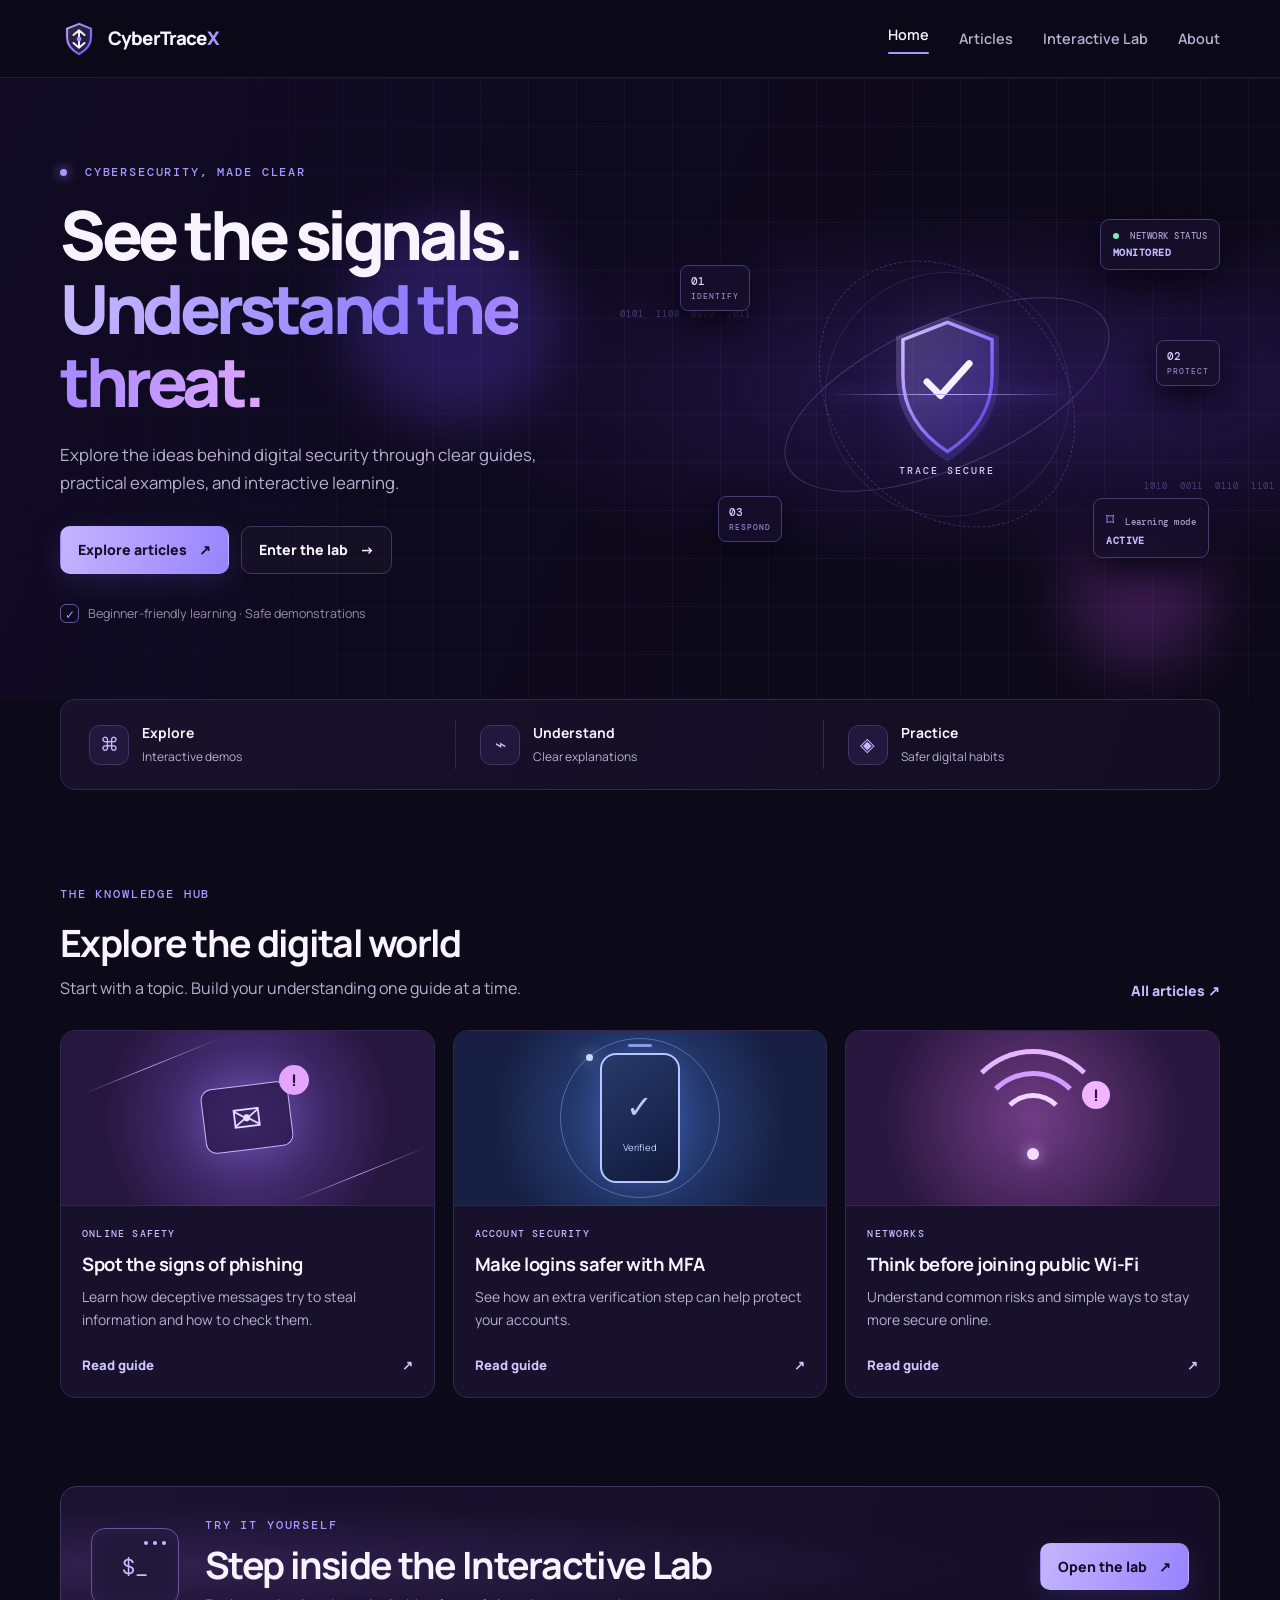
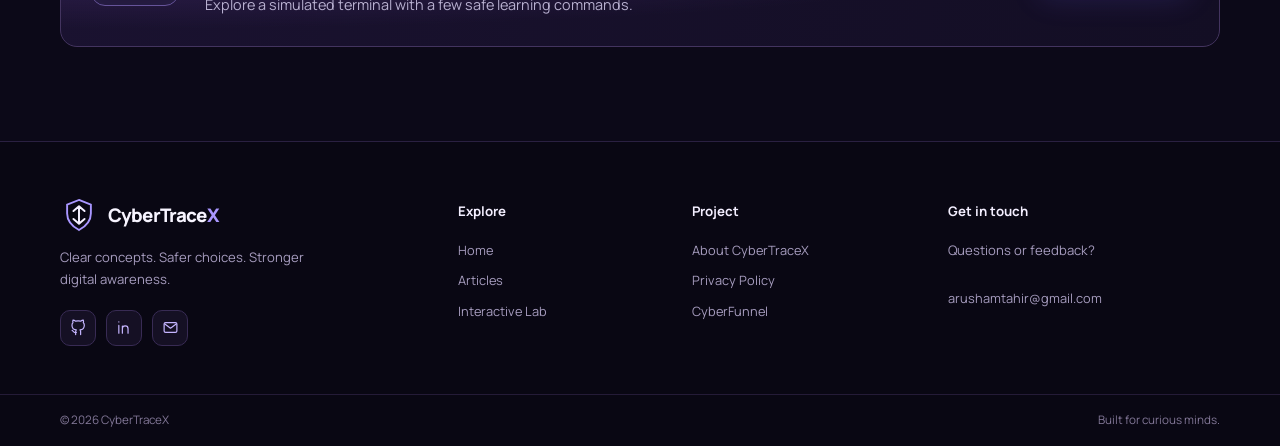
==== commit 071c8fb3: "Add files via upload" ====
--- a/index.html
+++ b/index.html
@@ -3,62 +3,128 @@
 <head>
   <meta charset="utf-8">
   <meta name="viewport" content="width=device-width, initial-scale=1">
-  <title>CyberTraceX | Home</title>
+  <meta name="theme-color" content="#100b24">
+  <meta name="description" content="Explore cybersecurity concepts, digital safety guides, and interactive learning demos with CyberTraceX.">
+  <title>CyberTraceX — Explore the Digital Frontier</title>
   <link rel="stylesheet" href="style.css">
   <script src="script.js" defer></script>
 </head>
 <body>
-<header class="site-header">
-  <a class="brand" href="index.html">CyberTraceX</a>
-  <button class="menu-toggle" aria-label="Toggle navigation" aria-expanded="false">Menu</button>
-  <nav class="nav">
+<header class="header">
+  <a class="brand" href="index.html" aria-label="CyberTraceX home">
+    <svg class="brand-mark" viewBox="0 0 48 48" role="img" aria-label="CyberTraceX logo">
+      <defs><linearGradient id="brandGradient" x1="0" y1="0" x2="1" y2="1"><stop stop-color="#c4a7ff"/><stop offset="1" stop-color="#6b5cff"/></linearGradient></defs>
+      <path d="M24 3 41 10v12c0 11-7 18-17 23C14 40 7 33 7 22V10Z" fill="url(#brandGradient)" opacity=".2"/>
+      <path d="M24 5 39 11v11c0 9-6 16-15 21C15 38 9 31 9 22V11Z" fill="none" stroke="url(#brandGradient)" stroke-width="2.4"/>
+      <path d="m17 19 7-6 7 6M17 29l7 6 7-6M24 14v20" fill="none" stroke="#f4efff" stroke-width="2.5" stroke-linecap="round" stroke-linejoin="round"/>
+      <circle cx="24" cy="24" r="3" fill="#a996ff"/>
+    </svg>
+    <span>CyberTrace<span class="brand-x">X</span></span>
+  </a>
+  <button class="menu-toggle" aria-expanded="false" aria-controls="site-nav">Menu <span aria-hidden="true">☰</span></button>
+  <nav class="nav" id="site-nav" aria-label="Main navigation">
     <a class="active" href="index.html">Home</a>
-    <a href="tools.html">Tools</a>
-    <a href="learn.html">Learn</a>
+    <a href="articles.html">Articles</a>
+    <a href="tools.html">Interactive Lab</a>
     <a href="about.html">About</a>
-    <a href="privacy.html">Privacy</a>
   </nav>
 </header>
 
-<main class="container">
+<main>
   <section class="hero">
-    <p class="eyebrow">CYBERSECURITY LEARNING PROJECT</p>
-    <h1>Understand cybersecurity.<br><span>One step at a time.</span></h1>
-    <p class="intro">Simple cybersecurity concepts and safe, interactive demonstrations for beginners.</p>
-    <div class="actions">
-      <a class="button" href="learn.html">Start learning</a>
-      <a class="button button-secondary" href="tools.html">Explore demo</a>
+    <div class="hero-grid" aria-hidden="true"></div>
+    <div class="orb orb-one" aria-hidden="true"></div><div class="orb orb-two" aria-hidden="true"></div>
+    <div class="hero-copy">
+      <p class="eyebrow"><span class="pulse-dot"></span> CYBERSECURITY, MADE CLEAR</p>
+      <h1>See the signals.<br><span>Understand the threat.</span></h1>
+      <p class="hero-text">Explore the ideas behind digital security through clear guides, practical examples, and interactive learning.</p>
+      <div class="hero-actions">
+        <a class="button button-primary" href="articles.html">Explore articles <span aria-hidden="true">↗</span></a>
+        <a class="button button-ghost" href="tools.html">Enter the lab <span aria-hidden="true">→</span></a>
+      </div>
+      <div class="hero-note"><span class="mini-shield">✓</span> Beginner-friendly learning · Safe demonstrations</div>
+    </div>
+    <div class="hero-visual" aria-label="Animated cybersecurity illustration">
+      <div class="visual-scan"></div>
+      <div class="orbit orbit-a"></div><div class="orbit orbit-b"></div><div class="orbit orbit-c"></div>
+      <div class="visual-node node-a">01 <span>IDENTIFY</span></div>
+      <div class="visual-node node-b">02 <span>PROTECT</span></div>
+      <div class="visual-node node-c">03 <span>RESPOND</span></div>
+      <div class="core-shield">
+        <svg viewBox="0 0 120 140" role="img" aria-label="Shield illustration">
+          <defs><linearGradient id="shieldGrad" x1="0" y1="0" x2="1" y2="1"><stop stop-color="#d5c4ff"/><stop offset=".55" stop-color="#8c72ff"/><stop offset="1" stop-color="#5140d8"/></linearGradient></defs>
+          <path d="M60 5 105 22v35c0 33-19 58-45 75C34 115 15 90 15 57V22Z" fill="url(#shieldGrad)" opacity=".23"/>
+          <path d="M60 10 99 25v32c0 29-16 51-39 66C37 108 21 86 21 57V25Z" fill="none" stroke="url(#shieldGrad)" stroke-width="3"/>
+          <path d="m42 62 12 12 25-28" fill="none" stroke="#f7f3ff" stroke-width="6" stroke-linecap="round" stroke-linejoin="round"/>
+        </svg>
+        <span>TRACE SECURE</span>
+      </div>
+      <div class="float-chip chip-top"><span class="chip-dot"></span> NETWORK STATUS <b>MONITORED</b></div>
+      <div class="float-chip chip-bottom"><span class="chip-lock">⌑</span> Learning mode <b>ACTIVE</b></div>
+      <div class="data-stream stream-one">0101&nbsp; 1100&nbsp; 0010&nbsp; 1011</div>
+      <div class="data-stream stream-two">1010&nbsp; 0011&nbsp; 0110&nbsp; 1101</div>
     </div>
   </section>
 
-  <section class="section">
-    <h2>Explore CyberTraceX</h2>
-    <div class="cards">
-      <a class="card" href="tools.html">
-        <span class="card-icon">⌘</span>
-        <h3>Tools & Demo</h3>
-        <p>Try a simulated terminal. No real system commands are run.</p>
-        <span class="card-link">Open demo →</span>
+  <section class="quick-strip container">
+    <div><span class="strip-icon">⌘</span><span><strong>Explore</strong><small>Interactive demos</small></span></div>
+    <div><span class="strip-icon">⌁</span><span><strong>Understand</strong><small>Clear explanations</small></span></div>
+    <div><span class="strip-icon">◈</span><span><strong>Practice</strong><small>Safer digital habits</small></span></div>
+  </section>
+
+  <section class="section container">
+    <div class="section-heading">
+      <div><p class="eyebrow">THE KNOWLEDGE HUB</p><h2>Explore the digital world</h2><p class="section-lead">Start with a topic. Build your understanding one guide at a time.</p></div>
+      <a class="text-link" href="articles.html">All articles <span aria-hidden="true">↗</span></a>
+    </div>
+    <div class="article-grid">
+      <a class="article-card article-purple" href="articles.html#phishing">
+        <div class="article-art art-phishing" aria-hidden="true"><span class="art-window">✉</span><span class="art-alert">!</span><span class="art-line line-a"></span><span class="art-line line-b"></span></div>
+        <div class="article-content"><span class="tag">ONLINE SAFETY</span><h3>Spot the signs of phishing</h3><p>Learn how deceptive messages try to steal information and how to check them.</p><span class="card-read">Read guide <b>↗</b></span></div>
       </a>
-      <a class="card" href="learn.html">
-        <span class="card-icon">▤</span>
-        <h3>Learn</h3>
-        <p>Review essential cybersecurity terms and safe practices.</p>
-        <span class="card-link">View topics →</span>
+      <a class="article-card article-blue" href="articles.html#mfa">
+        <div class="article-art art-mfa" aria-hidden="true"><div class="art-phone"><span></span><i>✓</i><small>Verified</small></div><div class="art-ring"></div></div>
+        <div class="article-content"><span class="tag">ACCOUNT SECURITY</span><h3>Make logins safer with MFA</h3><p>See how an extra verification step can help protect your accounts.</p><span class="card-read">Read guide <b>↗</b></span></div>
       </a>
-      <a class="card" href="about.html">
-        <span class="card-icon">◎</span>
-        <h3>About</h3>
-        <p>Learn what this project is and how it was built.</p>
-        <span class="card-link">About the project →</span>
+      <a class="article-card article-pink" href="articles.html#wifi">
+        <div class="article-art art-wifi" aria-hidden="true"><span class="wifi-arc arc-one"></span><span class="wifi-arc arc-two"></span><span class="wifi-arc arc-three"></span><span class="wifi-dot"></span><span class="wifi-alert">!</span></div>
+        <div class="article-content"><span class="tag">NETWORKS</span><h3>Think before joining public Wi-Fi</h3><p>Understand common risks and simple ways to stay more secure online.</p><span class="card-read">Read guide <b>↗</b></span></div>
       </a>
     </div>
   </section>
+
+  <section class="lab-banner container">
+    <div class="lab-symbol" aria-hidden="true"><span>$_</span><i></i><i></i><i></i></div>
+    <div class="lab-copy"><p class="eyebrow">TRY IT YOURSELF</p><h2>Step inside the Interactive Lab</h2><p>Explore a simulated terminal with a few safe learning commands.</p></div>
+    <a class="button button-primary" href="tools.html">Open the lab <span aria-hidden="true">↗</span></a>
+  </section>
 </main>
 
-<footer class="site-footer">
-  <span>© <span data-year></span> CyberTraceX</span>
-  <div><a href="privacy.html">Privacy Policy</a><a href="https://github.com/arusham-tahir" target="_blank" rel="noopener noreferrer">GitHub</a></div>
+<footer class="footer">
+  <div class="footer-main container">
+    <div class="footer-about">
+      <a class="brand footer-brand" href="index.html">
+        <svg class="brand-mark" viewBox="0 0 48 48" aria-hidden="true"><path d="M24 5 39 11v11c0 9-6 16-15 21C15 38 9 31 9 22V11Z" fill="none" stroke="#a996ff" stroke-width="2.4"/><path d="m17 19 7-6 7 6M17 29l7 6 7-6M24 14v20" fill="none" stroke="#f4efff" stroke-width="2.5" stroke-linecap="round" stroke-linejoin="round"/></svg>
+        <span>CyberTrace<span class="brand-x">X</span></span>
+      </a>
+      <p>Clear concepts. Safer choices. Stronger digital awareness.</p>
+      <div class="socials" aria-label="Social links">
+        <a href="https://github.com/arusham-tahir" target="_blank" rel="noopener noreferrer" aria-label="GitHub">
+          <svg viewBox="0 0 24 24" aria-hidden="true"><path d="M9 19c-4.3 1.3-4.3-2.5-6-3m12 6v-3.9a3.4 3.4 0 0 0-.9-2.7c3-.3 6.1-1.5 6.1-6.7a5.2 5.2 0 0 0-1.4-3.6 4.8 4.8 0 0 0-.1-3.6S17.5 1.2 15 3.1a13 13 0 0 0-7 0C5.5 1.2 4.3 1.5 4.3 1.5a4.8 4.8 0 0 0-.1 3.6 5.2 5.2 0 0 0-1.4 3.6c0 5.2 3.1 6.4 6.1 6.7A3.4 3.4 0 0 0 8 18v4" /></svg>
+        </a>
+        <a href="https://www.linkedin.com/in/arusham-tahir-202a54429/" target="_blank" rel="noopener noreferrer" aria-label="LinkedIn">
+          <svg viewBox="0 0 24 24" aria-hidden="true"><path d="M4 9v11M4 4v.1M9 20v-6.2a4 4 0 0 1 8 0V20M9 10v10" /></svg>
+        </a>
+        <a href="mailto:arushamtahir@gmail.com" aria-label="Email">
+          <svg viewBox="0 0 24 24" aria-hidden="true"><rect x="3" y="5" width="18" height="14" rx="2"/><path d="m4 7 8 6 8-6"/></svg>
+        </a>
+      </div>
+    </div>
+    <div class="footer-links"><h3>Explore</h3><a href="index.html">Home</a><a href="articles.html">Articles</a><a href="tools.html">Interactive Lab</a></div>
+    <div class="footer-links"><h3>Project</h3><a href="about.html">About CyberTraceX</a><a href="privacy.html">Privacy Policy</a><a href="https://arusham-tahir.github.io/cyberfunnel/" target="_blank" rel="noopener noreferrer">CyberFunnel</a></div>
+    <div class="footer-contact"><h3>Get in touch</h3><p>Questions or feedback?</p><a href="mailto:arushamtahir@gmail.com">arushamtahir@gmail.com</a></div>
+  </div>
+  <div class="footer-bottom"><div class="container"><span>© <span data-year></span> CyberTraceX</span><span>Built for curious minds.</span></div></div>
 </footer>
 </body>
 </html>
--- a/style.css
+++ b/style.css
@@ -1,79 +1,14 @@
-@import url('https://fonts.googleapis.com/css2?family=DM+Mono:wght@400;500&family=Inter:wght@400;500;600;700;800&display=swap');
-
-:root {
-  color-scheme: dark;
-  --bg: #0b1220;
-  --panel: #111c2e;
-  --panel-light: #16243a;
-  --text: #f1f5fb;
-  --muted: #a9b6c9;
-  --line: #26364e;
-  --accent: #70d6c3;
-  --accent-dark: #102e32;
-  --max: 1060px;
-}
-* { box-sizing: border-box; }
-html { scroll-behavior: smooth; }
-body { margin: 0; background: var(--bg); color: var(--text); font-family: Inter, Arial, sans-serif; line-height: 1.65; }
-a { color: var(--accent); text-decoration: none; }
-a:hover { text-decoration: underline; }
-.site-header { min-height: 72px; padding: 16px max(22px, calc((100% - var(--max))/2)); display: flex; align-items: center; justify-content: space-between; gap: 20px; border-bottom: 1px solid var(--line); background: rgba(11,18,32,.96); }
-.brand { font-size: 1.1rem; font-weight: 800; letter-spacing: -.04em; color: var(--text); white-space: nowrap; }
-.nav { display: flex; align-items: center; gap: 22px; }
-.nav a { color: var(--muted); font-size: .92rem; }
-.nav a.active, .nav a:hover { color: var(--accent); }
-.menu-toggle { display: none; border: 1px solid var(--line); background: var(--panel); color: var(--text); border-radius: 8px; padding: 7px 11px; }
-.container { width: min(var(--max), calc(100% - 40px)); margin: 0 auto; }
-.hero { padding: 90px 0 76px; max-width: 760px; }
-.eyebrow { color: var(--accent); font: 500 .76rem/1.5 "DM Mono", monospace; letter-spacing: .13em; text-transform: uppercase; margin: 0 0 16px; }
-h1 { margin: 0 0 20px; font-size: clamp(2.25rem, 6vw, 4.4rem); line-height: 1.08; letter-spacing: -.055em; }
-h1 span { color: var(--accent); }
-h2 { font-size: 1.45rem; line-height: 1.25; letter-spacing: -.025em; margin: 0 0 22px; }
-h3 { margin: 12px 0 7px; font-size: 1.1rem; }
-p { margin: 0 0 16px; }
-.intro { color: var(--muted); max-width: 650px; font-size: 1.08rem; }
-.actions { display: flex; flex-wrap: wrap; gap: 12px; margin-top: 28px; }
-.button { display: inline-flex; justify-content: center; align-items: center; border: 1px solid var(--accent); border-radius: 9px; background: var(--accent); color: #09201f; padding: 10px 16px; font: 700 .92rem Inter, sans-serif; cursor: pointer; }
-.button:hover { text-decoration: none; filter: brightness(1.06); }
-.button-secondary { background: transparent; color: var(--text); border-color: var(--line); }
-.section { padding: 16px 0 72px; }
-.cards { display: grid; grid-template-columns: repeat(3, 1fr); gap: 16px; }
-.card { display: block; padding: 23px; background: var(--panel); border: 1px solid var(--line); border-radius: 13px; color: var(--text); transition: border-color .15s, transform .15s; }
-.card:hover { border-color: var(--accent); transform: translateY(-2px); text-decoration: none; }
-.card p { color: var(--muted); font-size: .94rem; }
-.card-icon { color: var(--accent); font-size: 1.5rem; }
-.card-link { color: var(--accent); font-size: .9rem; font-weight: 600; }
-.page { padding-top: 62px; padding-bottom: 76px; min-height: calc(100vh - 150px); }
-.page h1 { font-size: clamp(2.1rem, 5vw, 3.3rem); }
-.page h2 { margin-top: 34px; }
-.narrow { max-width: 760px; margin-left: auto; margin-right: auto; }
-.topic-list { display: grid; gap: 12px; margin-top: 30px; }
-.topic { background: var(--panel); border: 1px solid var(--line); border-radius: 11px; padding: 17px 20px; }
-.topic summary { cursor: pointer; font-weight: 700; }
-.topic p { color: var(--muted); margin: 12px 0 0; }
-.simple-list { padding-left: 22px; color: var(--muted); }
-.simple-list li { margin: 7px 0; }
-.terminal { margin-top: 30px; background: #080e17; border: 1px solid var(--line); border-radius: 12px; overflow: hidden; }
-.terminal-top { display: flex; align-items: center; gap: 7px; padding: 13px 16px; border-bottom: 1px solid var(--line); color: var(--muted); font: .8rem "DM Mono", monospace; }
-.terminal-top span { width: 9px; height: 9px; border-radius: 50%; background: #536177; }
-.terminal-top b { margin-left: 8px; font-weight: 400; }
-.terminal-output { min-height: 200px; max-height: 360px; overflow: auto; padding: 18px; font: .9rem/1.7 "DM Mono", monospace; }
-.terminal-output p { margin: 0 0 5px; color: #c2d1e5; overflow-wrap: anywhere; }
-.terminal-output .result { color: var(--accent); }
-.terminal-form { display: flex; gap: 10px; align-items: center; padding: 12px 14px; border-top: 1px solid var(--line); }
-.prompt { color: var(--accent); font-family: "DM Mono", monospace; }
-.terminal-form input { min-width: 0; flex: 1; background: transparent; border: 0; outline: 0; color: var(--text); font: .9rem "DM Mono", monospace; }
-.small-note { color: var(--muted); font-size: .88rem; margin-top: 13px; }
-code { font-family: "DM Mono", monospace; color: var(--accent); }
-.site-footer { border-top: 1px solid var(--line); padding: 22px max(22px, calc((100% - var(--max))/2)); display: flex; justify-content: space-between; gap: 18px; flex-wrap: wrap; color: var(--muted); font-size: .85rem; }
-.site-footer div { display: flex; gap: 18px; }
-.site-footer a { color: var(--muted); }
-@media (max-width: 700px) {
-  .site-header { flex-wrap: wrap; }
-  .menu-toggle { display: inline-flex; }
-  .nav { display: none; flex-basis: 100%; align-items: flex-start; flex-direction: column; gap: 12px; padding: 10px 0 4px; }
-  .nav.open { display: flex; }
-  .hero { padding: 64px 0 55px; }
-  .cards { grid-template-columns: 1fr; }
-  .site-footer { padding-top: 20px; padding-bottom: 20px; }
-}
+@import url('https://fonts.googleapis.com/css2?family=DM+Mono:wght@400;500&family=Manrope:wght@400;500;600;700;800&display=swap');
+:root{color-scheme:dark;--bg:#0c0918;--bg2:#100b24;--panel:#17112b;--panel2:#1d1636;--text:#f7f4ff;--muted:#b8b0d0;--line:#332750;--purple:#a996ff;--purple2:#7562ff;--pink:#e2a5ff;--blue:#9bbdff;--max:1160px}
+*{box-sizing:border-box}html{scroll-behavior:smooth;scroll-padding-top:90px}body{margin:0;background:var(--bg);color:var(--text);font-family:Manrope,Arial,sans-serif;line-height:1.65}a{color:inherit;text-decoration:none}a:hover{color:#d6caff}button,input{font:inherit}.header{height:78px;padding:0 max(22px,calc((100% - var(--max))/2));display:flex;align-items:center;justify-content:space-between;gap:24px;border-bottom:1px solid rgba(169,150,255,.14);background:rgba(12,9,24,.9);backdrop-filter:blur(18px);position:sticky;top:0;z-index:20}.brand{display:inline-flex;align-items:center;gap:10px;font-size:1.17rem;font-weight:800;letter-spacing:-.045em;white-space:nowrap}.brand-mark{width:38px;height:38px;flex:none}.brand-x{color:var(--purple)}.nav{display:flex;align-items:center;gap:30px}.nav a{color:var(--muted);font-size:.9rem;font-weight:600;transition:color .2s}.nav a:hover,.nav a.active{color:var(--text)}.nav a.active:after{content:"";display:block;height:2px;border-radius:2px;background:var(--purple);margin-top:6px}.menu-toggle{display:none;background:var(--panel);border:1px solid var(--line);color:var(--text);border-radius:9px;padding:7px 12px}.container{width:min(var(--max),calc(100% - 44px));margin:0 auto}
+.hero{position:relative;isolation:isolate;min-height:560px;overflow:hidden;padding:86px max(22px,calc((100% - var(--max))/2)) 76px;display:grid;grid-template-columns:1.04fr .96fr;align-items:center;gap:24px;background:radial-gradient(ellipse at 80% 50%,#24164c 0,transparent 42%),linear-gradient(115deg,#100b24,#0c0918 75%)}.hero-grid{position:absolute;inset:0;z-index:-2;background-image:linear-gradient(rgba(169,150,255,.055) 1px,transparent 1px),linear-gradient(90deg,rgba(169,150,255,.055) 1px,transparent 1px);background-size:48px 48px;mask-image:linear-gradient(90deg,transparent,#000 45%,#000)}.hero-copy{position:relative;z-index:2;max-width:610px}.eyebrow{font:500 .72rem/1.5 "DM Mono",monospace;letter-spacing:.16em;color:var(--purple);margin:0 0 17px}.pulse-dot{display:inline-block;width:7px;height:7px;border-radius:50%;background:#a996ff;margin-right:9px;box-shadow:0 0 12px #a996ff;animation:pulse 1.8s infinite}.hero h1,.page h1{font-size:clamp(2.6rem,5.3vw,4.65rem);line-height:1.08;letter-spacing:-.065em;margin:0 0 23px;font-weight:800}.hero h1 span,.heading-accent{background:linear-gradient(100deg,#c8baff,#8d7aff 55%,#e0a7ff);-webkit-background-clip:text;background-clip:text;color:transparent}.hero-text,.page-lead{color:var(--muted);font-size:1.05rem;max-width:540px;margin:0}.hero-actions{display:flex;flex-wrap:wrap;gap:12px;margin-top:30px}.button{display:inline-flex;align-items:center;justify-content:center;gap:12px;padding:11px 17px;border-radius:10px;font-weight:800;font-size:.88rem;border:1px solid transparent;transition:transform .2s,box-shadow .2s,border-color .2s}.button:hover{transform:translateY(-2px);text-decoration:none}.button-primary{color:#130e29;background:linear-gradient(110deg,#c5b5ff,#9783ff);box-shadow:0 8px 30px rgba(117,98,255,.18)}.button-primary:hover{color:#130e29;box-shadow:0 10px 34px rgba(117,98,255,.35)}.button-ghost{border-color:#44365f;background:rgba(255,255,255,.025);color:var(--text)}.hero-note{display:flex;align-items:center;gap:9px;color:#968caf;font-size:.78rem;margin-top:30px}.mini-shield{width:19px;height:19px;display:grid;place-items:center;border:1px solid #65559a;border-radius:6px;color:var(--purple)}
+.hero-visual{height:390px;position:relative;display:grid;place-items:center;perspective:700px}.orb{position:absolute;border-radius:50%;filter:blur(30px);opacity:.25}.orb-one{width:210px;height:210px;background:#6f4cff;top:22%;left:27%;animation:float 7s ease-in-out infinite}.orb-two{width:150px;height:150px;background:#b74cde;right:5%;bottom:5%;animation:float 8s ease-in-out infinite reverse}.orbit{position:absolute;border:1px solid rgba(169,150,255,.27);border-radius:50%;transform:rotate(-24deg)}.orbit-a{width:350px;height:145px;animation:orbit 14s linear infinite}.orbit-b{width:290px;height:230px;transform:rotate(50deg);border-style:dashed;animation:orbit 22s linear infinite reverse}.orbit-c{width:245px;height:245px;border-color:rgba(169,150,255,.13);animation:orbit 26s linear infinite}.core-shield{position:relative;z-index:3;width:170px;display:flex;flex-direction:column;align-items:center;filter:drop-shadow(0 0 28px rgba(139,113,255,.35));animation:float 5s ease-in-out infinite}.core-shield svg{width:145px;height:160px}.core-shield span{font:500 .65rem "DM Mono",monospace;letter-spacing:.19em;color:#d5caff;margin-top:-7px}.visual-scan{position:absolute;width:240px;height:1px;background:linear-gradient(90deg,transparent,#b8a5ff,transparent);z-index:4;animation:scan 5s ease-in-out infinite;box-shadow:0 0 18px #927cff}.visual-node{position:absolute;z-index:4;font:500 .7rem "DM Mono",monospace;color:#d9d0ff;padding:8px 10px;border:1px solid #49396e;background:rgba(22,15,44,.85);border-radius:8px;box-shadow:0 10px 30px #080513}.visual-node span{display:block;font-size:.53rem;letter-spacing:.12em;color:#9385bf;margin-top:3px}.node-a{top:17%;left:1%}.node-b{right:0;top:36%}.node-c{left:8%;bottom:12%}.float-chip{position:absolute;z-index:5;padding:10px 12px;border:1px solid #49396e;background:rgba(21,15,42,.92);border-radius:9px;font:500 .58rem "DM Mono",monospace;letter-spacing:.05em;color:#a89dc9;box-shadow:0 12px 35px #080513}.float-chip b{display:block;color:#c8baff;font-size:.6rem;margin-top:4px}.chip-top{right:0;top:5%}.chip-bottom{right:2%;bottom:8%}.chip-dot{display:inline-block;width:6px;height:6px;background:#82e5c2;border-radius:50%;margin-right:6px}.chip-lock{color:var(--purple);font-size:1rem;margin-right:5px}.data-stream{position:absolute;font: .58rem "DM Mono",monospace;letter-spacing:.1em;color:rgba(176,158,255,.35);white-space:nowrap;animation:stream 12s linear infinite}.stream-one{top:28%;left:-10%}.stream-two{bottom:25%;right:-10%;animation-direction:reverse}
+.quick-strip{display:grid;grid-template-columns:repeat(3,1fr);border:1px solid var(--line);border-radius:15px;background:linear-gradient(110deg,#17112a,#130e23);padding:20px 28px;margin-top:-1px;position:relative}.quick-strip>div{display:flex;align-items:center;gap:13px;padding:2px 24px;border-right:1px solid var(--line)}.quick-strip>div:first-child{padding-left:0}.quick-strip>div:last-child{border:0}.strip-icon{width:40px;height:40px;border:1px solid #443564;background:#21183d;color:#c6b8ff;border-radius:11px;display:grid;place-items:center;font-size:1.2rem}.quick-strip strong,.quick-strip small{display:block}.quick-strip strong{font-size:.87rem}.quick-strip small{font-size:.75rem;color:var(--muted);margin-top:2px}
+.section{padding-top:96px;padding-bottom:88px}.section-heading{display:flex;justify-content:space-between;align-items:end;gap:24px;margin-bottom:28px}.section-heading h2,.lab-copy h2,.connect-panel h2{font-size:clamp(1.7rem,3vw,2.35rem);line-height:1.2;letter-spacing:-.045em;margin:0 0 10px}.section-lead{color:var(--muted);margin:0}.text-link{color:#c8baff;font-weight:800;font-size:.88rem;white-space:nowrap}.article-grid{display:grid;grid-template-columns:repeat(3,minmax(0,1fr));gap:18px}.article-card{display:flex;flex-direction:column;overflow:hidden;background:var(--panel);border:1px solid var(--line);border-radius:15px;transition:transform .25s,border-color .25s,box-shadow .25s;scroll-margin-top:100px}.article-card:hover{transform:translateY(-5px);border-color:#6651a0;box-shadow:0 20px 50px rgba(0,0,0,.18);text-decoration:none;color:var(--text)}.article-art{height:175px;position:relative;overflow:hidden;display:grid;place-items:center;border-bottom:1px solid rgba(255,255,255,.06)}.article-purple .article-art{background:radial-gradient(circle at 50% 50%,#5c3d98,#26173f 70%)}.article-blue .article-art{background:radial-gradient(circle at 50% 50%,#304f93,#171f42 72%)}.article-pink .article-art{background:radial-gradient(circle at 50% 50%,#713d86,#2a173f 72%)}.art-window{width:88px;height:65px;border:1px solid #c9b8ff;border-radius:11px;display:grid;place-items:center;font-size:2.3rem;color:#e5dcff;background:rgba(20,11,42,.45);box-shadow:0 0 40px rgba(169,150,255,.25);transform:rotate(-7deg)}.art-alert{position:absolute;right:calc(50% - 62px);top:34px;width:30px;height:30px;display:grid;place-items:center;border-radius:50%;background:#e4a4ff;color:#291339;font-weight:900;animation:pulse 2s infinite}.art-line{position:absolute;height:1px;background:linear-gradient(90deg,transparent,#bdabff,transparent);width:150px;transform:rotate(-22deg)}.line-a{top:35px;left:4%}.line-b{bottom:30px;right:0}.art-phone{z-index:2;width:80px;height:130px;border:2px solid #b5c8ff;border-radius:16px;background:linear-gradient(145deg,#28396a,#111a3c);display:flex;flex-direction:column;align-items:center;justify-content:center;gap:7px;box-shadow:0 0 30px #607be64d}.art-phone>span{width:24px;height:3px;border-radius:3px;background:#839be7;position:absolute;top:13px}.art-phone i{font-style:normal;font-size:2rem;color:#b6c9ff}.art-phone small{font-size:.6rem;color:#c8d4ff}.art-ring{position:absolute;width:160px;height:160px;border:1px solid #9bbdff65;border-radius:50%;animation:orbit 15s linear infinite}.art-ring:after{content:"";position:absolute;width:7px;height:7px;border-radius:50%;background:#d0dcff;top:15px;left:25px;box-shadow:0 0 15px #b8c8ff}.wifi-arc{position:absolute;border:5px solid transparent;border-top-color:#e5b6ff;border-radius:50%;transform:rotate(0deg)}.arc-one{width:150px;height:150px;top:18px}.arc-two{width:110px;height:110px;top:40px;border-top-color:#d39aff}.arc-three{width:70px;height:70px;top:62px;border-top-color:#f1d6ff}.wifi-dot{position:absolute;top:117px;width:12px;height:12px;border-radius:50%;background:#f4dcff;box-shadow:0 0 15px #e4a4ff}.wifi-alert{position:absolute;right:calc(50% - 77px);top:50px;width:28px;height:28px;border-radius:50%;background:#f1b4ff;color:#381747;display:grid;place-items:center;font-weight:900}.article-content{padding:21px;display:flex;flex-direction:column;flex:1}.tag{align-self:flex-start;color:#c8baff;font:500 .62rem "DM Mono",monospace;letter-spacing:.12em}.article-content h3,.article-content h2{font-size:1.15rem;line-height:1.35;margin:12px 0 9px;letter-spacing:-.025em}.article-content p{font-size:.87rem;color:var(--muted);margin:0 0 18px}.card-read{margin-top:auto;display:flex;justify-content:space-between;color:#d0c4ff;font-size:.82rem;font-weight:800;padding-top:5px}.article-content ul{padding-left:19px;color:var(--muted);font-size:.9rem}.article-content li{padding:3px 0}.listing-grid{grid-template-columns:1fr;gap:20px}.listing-grid .article-card{display:grid;grid-template-columns:260px 1fr}.listing-grid .article-art{height:100%;min-height:290px;border-bottom:0;border-right:1px solid rgba(255,255,255,.06)}.listing-grid .article-content{padding:26px 30px}.listing-grid .article-content h2{font-size:1.4rem}.listing-grid .article-content p{font-size:.93rem}.lab-banner{display:flex;align-items:center;gap:26px;padding:30px;margin-bottom:94px;border:1px solid #43345f;border-radius:17px;background:radial-gradient(ellipse at 5% 50%,#30204f,transparent 55%),linear-gradient(100deg,#1a1230,#130e24)}.lab-symbol{width:88px;height:78px;flex:none;border:1px solid #66549a;border-radius:14px;display:grid;place-items:center;background:#21183a;color:#c7b8ff;font:1.4rem "DM Mono",monospace;position:relative;box-shadow:inset 0 0 25px #9b7cff12}.lab-symbol i{position:absolute;width:4px;height:4px;border-radius:50%;background:#c9baff;right:12px;top:12px}.lab-symbol i:nth-of-type(2){right:21px;top:12px}.lab-symbol i:nth-of-type(3){right:30px;top:12px}.lab-copy{flex:1}.lab-copy .eyebrow{margin-bottom:7px}.lab-copy h2{margin-bottom:6px}.lab-copy p:last-child{margin:0;color:var(--muted);font-size:.9rem}
+.footer{background:#090713;border-top:1px solid #2a2041}.footer-main{display:grid;grid-template-columns:1.5fr .8fr .9fr 1.15fr;gap:44px;padding-top:54px;padding-bottom:48px}.footer-brand{margin-bottom:13px}.footer-about p,.footer-contact p{font-size:.82rem;color:#a69cbe;max-width:270px;margin:0 0 17px}.footer-links,.footer-contact{display:flex;flex-direction:column;align-items:flex-start;gap:9px}.footer-links h3,.footer-contact h3{font-size:.83rem;margin:5px 0 8px;color:#f3eeff}.footer-links a,.footer-contact a{color:#a69cbe;font-size:.8rem;transition:color .2s}.footer-links a:hover,.footer-contact a:hover{color:#d2c6ff}.socials{display:flex;gap:10px;margin-top:19px}.socials a{width:36px;height:36px;border:1px solid #382b54;border-radius:10px;display:grid;place-items:center;color:#c5b5ff;background:#151024;transition:background .2s,border-color .2s}.socials a:hover{background:#261a43;border-color:#806bc5}.socials svg{width:17px;height:17px;fill:none;stroke:currentColor;stroke-width:1.7;stroke-linecap:round;stroke-linejoin:round}.footer-bottom{border-top:1px solid #241b37;color:#827797;font-size:.73rem}.footer-bottom .container{display:flex;justify-content:space-between;gap:18px;padding-top:16px;padding-bottom:16px}
+.page{padding-top:70px;padding-bottom:100px;min-height:65vh}.page h1{font-size:clamp(2.5rem,5vw,4rem);margin-bottom:15px}.page-lead{margin-bottom:36px}.about-panel{display:grid;grid-template-columns:180px 1fr;gap:30px;align-items:center;margin-top:34px;padding:32px;border:1px solid var(--line);border-radius:18px;background:linear-gradient(110deg,#1b1430,#120d22)}.about-logo{display:grid;place-items:center;width:160px;height:160px;border-radius:22px;background:radial-gradient(circle,#35235c,#171027);border:1px solid #49376e}.about-logo svg{width:112px;height:112px;filter:drop-shadow(0 0 20px #7961e355)}.about-panel h2{font-size:1.55rem;margin:0 0 12px}.about-panel p{color:var(--muted);font-size:.94rem}.about-panel p:last-child{margin-bottom:0}.about-details{display:grid;grid-template-columns:1fr 1fr;gap:20px;margin-top:22px}.about-details>div{padding:24px;border:1px solid var(--line);border-radius:14px;background:var(--panel)}.detail-number{font: .75rem "DM Mono",monospace;color:var(--purple)}.about-details h3{margin:10px 0 5px}.about-details p{font-size:.88rem;color:var(--muted);margin:0}.connect-panel{display:flex;justify-content:space-between;align-items:center;gap:30px;margin-top:55px;padding:30px;border:1px solid #45335f;border-radius:16px;background:radial-gradient(ellipse at 0 100%,#30204f,transparent 65%),#151025}.connect-panel .eyebrow{margin-bottom:8px}.connect-panel h2{margin-bottom:7px}.connect-panel p:last-child{margin:0;color:var(--muted);font-size:.9rem}.connect-links{min-width:220px;display:grid;gap:8px}.connect-links a{display:flex;align-items:center;gap:10px;padding:8px 10px;border:1px solid #35284e;border-radius:9px;color:#d8cefa;font-size:.85rem}.connect-links a>span:last-child{margin-left:auto;color:#a996ff}.connect-icon{display:grid;place-items:center;width:26px;height:26px;background:#261b41;border-radius:7px;font-size:.7rem;font-weight:800}.policy-content{padding:27px;border:1px solid var(--line);border-radius:15px;background:var(--panel)}.policy-content h2{font-size:1.05rem;margin:24px 0 7px}.policy-content h2:first-child{margin-top:0}.policy-content p{font-size:.9rem;color:var(--muted);margin:0}
+.terminal{margin-top:30px;border:1px solid #40315e;border-radius:15px;overflow:hidden;background:#0a0812;box-shadow:0 20px 60px #0002}.terminal-top{height:48px;padding:0 16px;display:flex;align-items:center;gap:14px;background:#171127;border-bottom:1px solid #302342;color:#a99dc9;font: .7rem "DM Mono",monospace}.terminal-lights{display:flex;gap:6px}.terminal-lights i{width:8px;height:8px;background:#78669d;border-radius:50%}.terminal-lights i:first-child{background:#f0a4cb}.terminal-lights i:nth-child(2){background:#eac48e}.terminal-lights i:nth-child(3){background:#9bdfb6}.terminal-badge{margin-left:auto;padding:4px 7px;border:1px solid #3b2d57;border-radius:5px;color:#bbaaff;font-size:.58rem}.terminal-output{min-height:230px;max-height:390px;overflow:auto;padding:22px;font:.86rem/1.8 "DM Mono",monospace}.terminal-output p{margin:0 0 5px;overflow-wrap:anywhere;color:#d6cdef}.terminal-output .term-muted{color:#887ba9}.terminal-output .result{color:#b9a7ff}.terminal-output code{color:#c3b4ff}.terminal-form{display:flex;align-items:center;gap:12px;padding:14px 16px;border-top:1px solid #302342}.terminal-form label{font:1rem "DM Mono",monospace;color:#a996ff}.terminal-form input{flex:1;min-width:0;border:0;outline:0;background:transparent;color:#f7f4ff;font:.86rem "DM Mono",monospace}.command-chips{display:flex;align-items:center;flex-wrap:wrap;gap:9px;margin-top:16px;color:var(--muted);font-size:.8rem}.command-chips button{border:1px solid #3b2d57;border-radius:7px;background:#17112b;color:#cbbfff;padding:5px 10px;cursor:pointer}.command-chips button:hover{border-color:#8c78df}
+@keyframes pulse{0%,100%{opacity:1;box-shadow:0 0 12px #a996ff}50%{opacity:.55;box-shadow:0 0 4px #a996ff}}@keyframes float{0%,100%{transform:translateY(0)}50%{transform:translateY(-12px)}}@keyframes orbit{from{transform:rotate(0)}to{transform:rotate(360deg)}}@keyframes scan{0%,100%{transform:translateY(-100px);opacity:0}20%,80%{opacity:.8}50%{transform:translateY(100px);opacity:.45}}@keyframes stream{from{transform:translateX(0)}to{transform:translateX(80px)}}
+@media(prefers-reduced-motion:reduce){*,*::before,*::after{animation-duration:.01ms!important;animation-iteration-count:1!important;scroll-behavior:auto!important;transition:none!important}}
+@media(max-width:900px){.hero{grid-template-columns:1fr 0.85fr;gap:5px;padding-top:65px}.hero-visual{transform:scale(.9);margin:0 -20px}.footer-main{grid-template-columns:1.3fr 1fr;gap:35px}.quick-strip{padding:17px}.quick-strip>div{padding:2px 14px}.listing-grid .article-card{grid-template-columns:220px 1fr}.listing-grid .article-art{min-height:300px}}
+@media(max-width:680px){.header{height:auto;min-height:70px;flex-wrap:wrap;padding-top:14px;padding-bottom:14px}.menu-toggle{display:inline-flex;gap:9px;align-items:center}.nav{display:none;flex-basis:100%;align-items:flex-start;flex-direction:column;gap:13px;padding:12px 0 5px}.nav.open{display:flex}.nav a.active:after{display:none}.hero{grid-template-columns:1fr;padding-top:62px;padding-bottom:30px}.hero h1{font-size:clamp(2.6rem,11vw,4rem)}.hero-visual{height:320px;max-width:470px;width:100%;margin:10px auto 0;transform:none}.quick-strip{grid-template-columns:1fr;gap:0;margin-top:12px}.quick-strip>div,.quick-strip>div:first-child{padding:12px 0;border-right:0;border-bottom:1px solid var(--line)}.quick-strip>div:last-child{border-bottom:0}.section{padding-top:70px;padding-bottom:65px}.section-heading{align-items:flex-start;flex-direction:column;gap:15px}.article-grid{grid-template-columns:1fr}.article-art{height:190px}.lab-banner{align-items:flex-start;flex-wrap:wrap;padding:22px;margin-bottom:65px}.lab-symbol{width:65px;height:65px}.lab-copy{min-width:180px}.lab-banner>.button{width:100%}.footer-main{grid-template-columns:1fr 1fr;gap:30px 20px;padding-top:38px;padding-bottom:34px}.footer-about{grid-column:1/-1}.footer-bottom .container{flex-direction:column;gap:4px}.page{padding-top:52px;padding-bottom:70px}.listing-grid .article-card{display:flex}.listing-grid .article-art{height:180px;min-height:0;border-right:0;border-bottom:1px solid rgba(255,255,255,.06)}.listing-grid .article-content{padding:22px}.about-panel{grid-template-columns:1fr;padding:23px;gap:22px}.about-logo{width:125px;height:125px}.about-logo svg{width:88px;height:88px}.about-details{grid-template-columns:1fr}.connect-panel{align-items:flex-start;flex-direction:column;padding:23px}.connect-links{width:100%}.terminal-output{padding:16px}.terminal-form{padding:12px}.terminal-form .button{padding:9px 11px}}
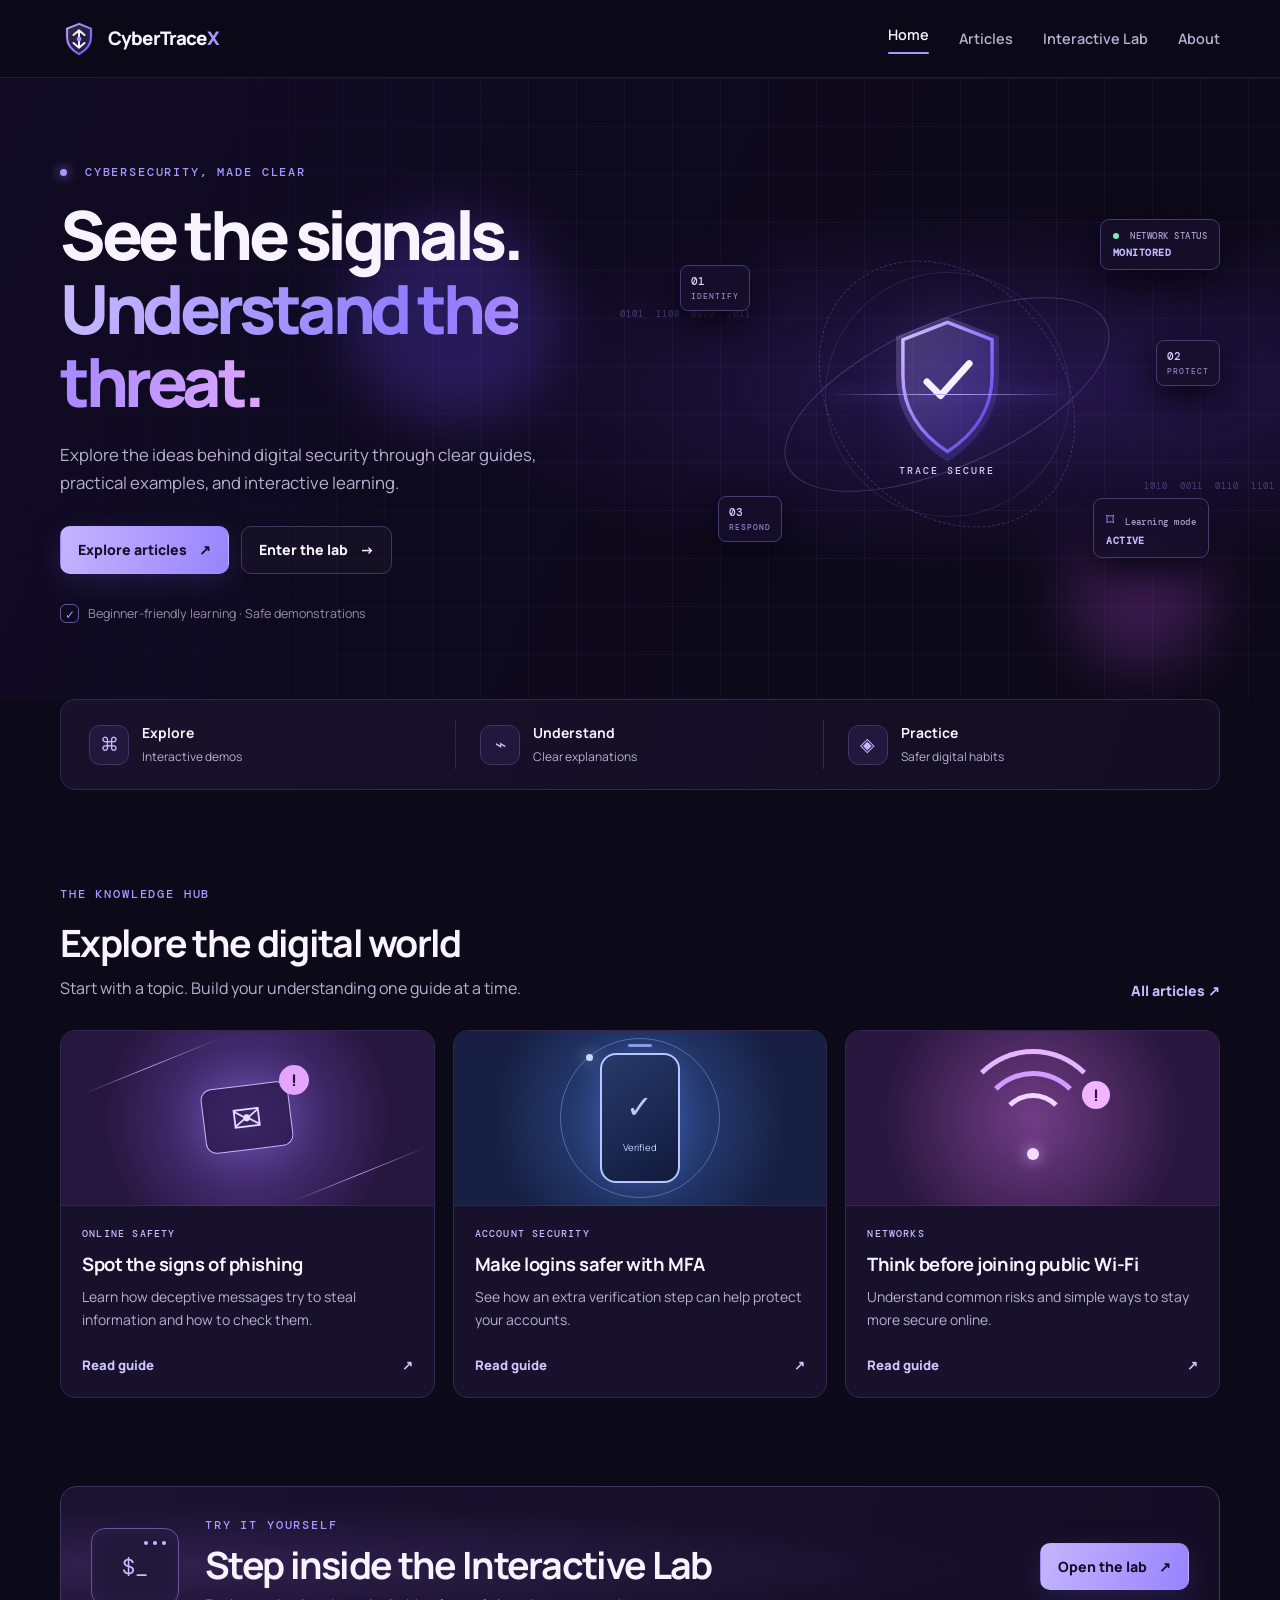
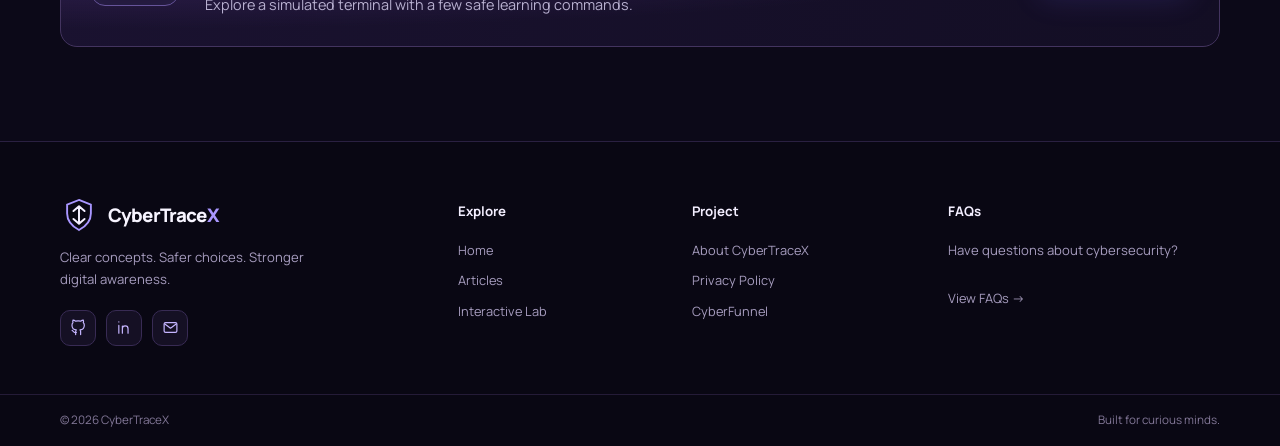
==== commit 0c632d28: "Update index.html" ====
--- a/index.html
+++ b/index.html
@@ -122,7 +122,8 @@
     </div>
     <div class="footer-links"><h3>Explore</h3><a href="index.html">Home</a><a href="articles.html">Articles</a><a href="tools.html">Interactive Lab</a></div>
     <div class="footer-links"><h3>Project</h3><a href="about.html">About CyberTraceX</a><a href="privacy.html">Privacy Policy</a><a href="https://arusham-tahir.github.io/cyberfunnel/" target="_blank" rel="noopener noreferrer">CyberFunnel</a></div>
-    <div class="footer-contact"><h3>Get in touch</h3><p>Questions or feedback?</p><a href="mailto:arushamtahir@gmail.com">arushamtahir@gmail.com</a></div>
+
+<div class="footer-contact"><h3>FAQs</h3><p>Have questions about cybersecurity?</p><a href="faq.html">View FAQs →</a></div>
   </div>
   <div class="footer-bottom"><div class="container"><span>© <span data-year></span> CyberTraceX</span><span>Built for curious minds.</span></div></div>
 </footer>
